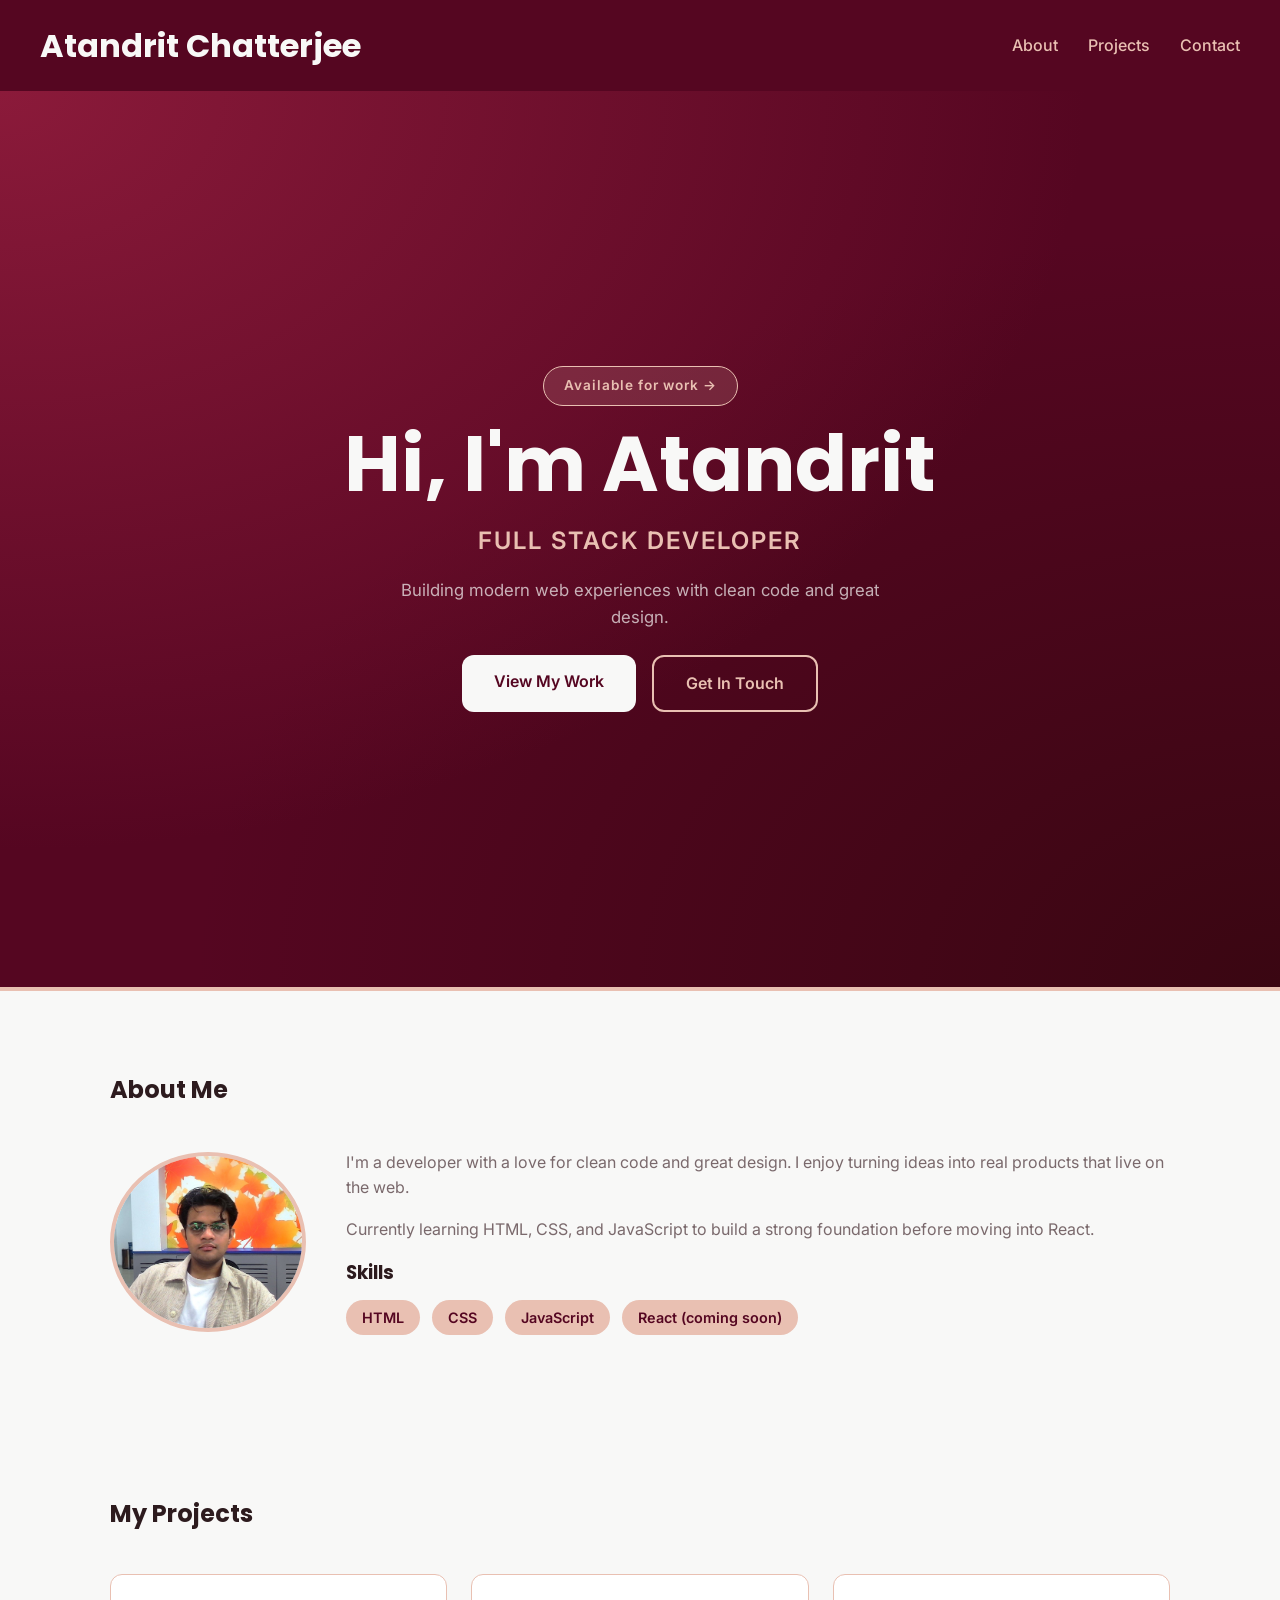
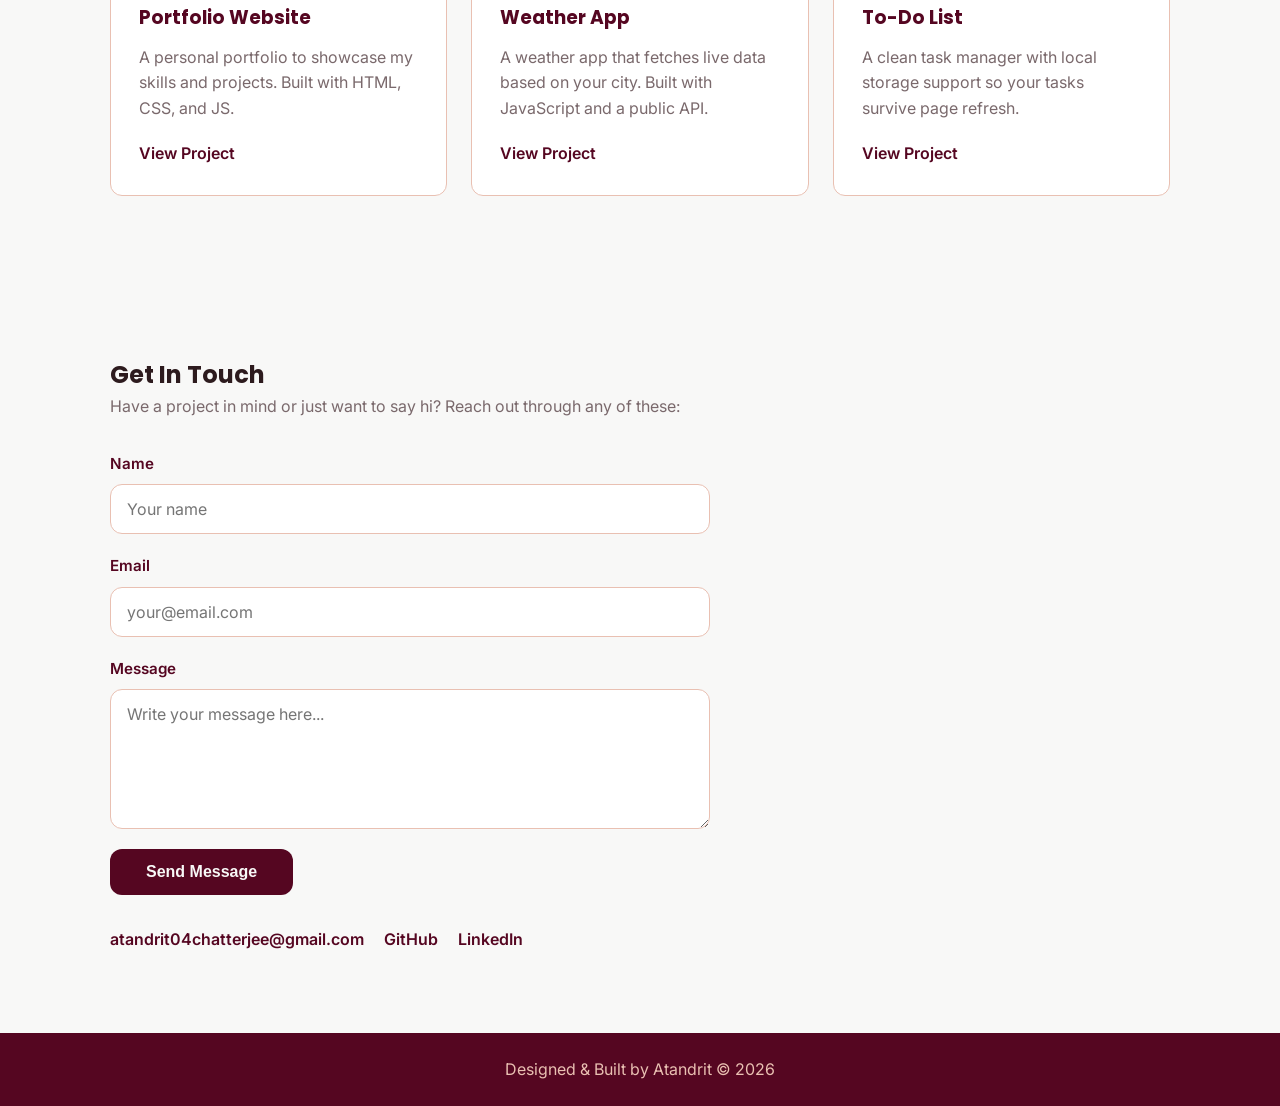
==== index.html @ d14993aa "Initial commit" ====
<!DOCTYPE html>
<html lang="en">

<head>
    <!-- Character encoding and responsive viewport -->
    <meta charset="UTF-8" />
    <meta name="viewport" content="width=device-width, initial-scale=1.0" />

    <!-- Browser tab title -->
    <title>Atandrit Chatterjee | Portfolio</title>

    <!-- Favicon: emoji rendered as an SVG inline -->
    <link rel="icon"
        href="data:image/svg+xml,<svg xmlns='http://www.w3.org/2000/svg' viewBox='0 0 100 100'><text y='.9em' font-size='90'>💼</text></svg>" />

    <!-- Google Fonts: Inter for body text, Poppins for headings -->
    <link rel="preconnect" href="https://fonts.googleapis.com" />
    <link
        href="https://fonts.googleapis.com/css2?family=Inter:wght@400;600;700&family=Poppins:wght@700;800&display=swap"
        rel="stylesheet" />

    <!-- Main stylesheet -->
    <link rel="stylesheet" href="style.css" />
</head>

<body>

    <!-- ===================== HEADER ===================== -->
    <!-- Sticky top bar with site name and navigation links -->
    <header>
        <h1>Atandrit Chatterjee</h1>

        <nav>
            <a href="#about">About</a>
            <a href="#projects">Projects</a>
            <a href="#contact">Contact</a>
        </nav>
    </header>

    <!-- ===================== MAIN CONTENT ===================== -->
    <main>

        <!-- HERO: First thing the visitor sees — name, role, CTA buttons -->
        <section id="hero">
            <div class="hero-badge">Available for work &rarr;</div>
            <h2>Hi, I'm Atandrit</h2>
            <p class="hero-role">Full Stack Developer</p>
            <p class="hero-desc">Building modern web experiences with clean code and great design.</p>

            <!-- Call-to-action buttons -->
            <div class="hero-buttons">
                <a href="#projects">View My Work</a>
                <a href="#contact">Get In Touch</a>
            </div>
        </section>

        <!-- ABOUT: Profile photo, bio paragraphs, and skills list -->
        <section id="about">
            <h2>About Me</h2>

            <div class="about-content">
                <!-- Profile picture -->
                <img src="img/pfp.jpg" alt="Atandrit's profile picture" width="200" height="180" />

                <!-- Bio and skills -->
                <div class="about-text">
                    <p>
                        I'm a developer with a love for clean code and great design.
                        I enjoy turning ideas into real products that live on the web.
                    </p>
                    <p>
                        Currently learning HTML, CSS, and JavaScript to build a strong
                        foundation before moving into React.
                    </p>

                    <!-- Skills rendered as pill badges via CSS -->
                    <h3>Skills</h3>
                    <ul>
                        <li>HTML</li>
                        <li>CSS</li>
                        <li>JavaScript</li>
                        <li>React (coming soon)</li>
                    </ul>
                </div>
            </div>
        </section>

        <!-- PROJECTS: Cards linking to individual projects -->
        <section id="projects">
            <h2>My Projects</h2>

            <div class="projects-grid">

                <div class="project-card">
                    <h3>Portfolio Website</h3>
                    <p>A personal portfolio to showcase my skills and projects. Built with HTML, CSS, and JS.</p>
                    <a href="#">View Project</a>
                </div>

                <div class="project-card">
                    <h3>Weather App</h3>
                    <p>A weather app that fetches live data based on your city. Built with JavaScript and a public API.</p>
                    <a href="#">View Project</a>
                </div>

                <div class="project-card">
                    <h3>To-Do List</h3>
                    <p>A clean task manager with local storage support so your tasks survive page refresh.</p>
                    <a href="#">View Project</a>
                </div>

            </div>
        </section>

        <!-- CONTACT: Message form and direct social links -->
        <section id="contact">
            <h2>Get In Touch</h2>
            <p>Have a project in mind or just want to say hi? Reach out through any of these:</p>

            <!-- Contact form — submission handled by script.js -->
            <form>
                <div class="form-group">
                    <label for="name">Name</label>
                    <input type="text" id="name" placeholder="Your name" />
                </div>

                <div class="form-group">
                    <label for="email">Email</label>
                    <input type="email" id="email" placeholder="your@email.com" />
                </div>

                <div class="form-group">
                    <label for="message">Message</label>
                    <textarea id="message" placeholder="Write your message here..."></textarea>
                </div>

                <button type="submit">Send Message</button>
            </form>

            <!-- Direct contact links -->
            <ul>
                <li><a href="mailto:atandrit04chatterjee@gmail.com">atandrit04chatterjee@gmail.com</a></li>
                <li><a href="https://github.com/atandritC/" target="_blank">GitHub</a></li>
                <li><a href="https://www.linkedin.com/in/atandrit-chatterjee/" target="_blank">LinkedIn</a></li>
            </ul>
        </section>

    </main>

    <!-- ===================== FOOTER ===================== -->
    <footer>
        <p>Designed &amp; Built by Atandrit &copy; 2026</p>
    </footer>

    <!-- Main JavaScript file — loaded last so all HTML elements exist first -->
    <script src="script.js"></script>

</body>

</html>
---- style.css ----
/* ============================================================
   TABLE OF CONTENTS
   1. Variables
   2. Reset & Base
   3. Typography
   4. Header & Navigation
   5. Sections (shared layout)
   6. Hero
   7. About
   8. Projects
   9. Contact
   10. Footer
   11. Media Queries (mobile responsive)
   ============================================================ */


/* ============================================================
   1. VARIABLES
   ============================================================ */

:root {
    --color-bg: #f8f8f7;
    --color-surface: #ffffff;
    --color-primary: #550621;
    --color-text: #2d1b1e;
    --color-muted: #7a696c;
    --color-accent: #e9c0b2;
    --border-radius: 12px;
    --transition: 0.3s ease;
}


/* ============================================================
   2. RESET & BASE
   ============================================================ */

* {
    box-sizing: border-box;
    margin: 0;
    padding: 0;
}

body {
    font-family: 'Inter', sans-serif;
    color: var(--color-text);
    line-height: 1.6;
    background-color: var(--color-bg);
    min-height: 100vh;
}

a {
    text-decoration: none;
    color: var(--color-primary);
}


/* ============================================================
   3. TYPOGRAPHY
   ============================================================ */

h1,
h2,
h3 {
    font-family: 'Poppins', sans-serif;
    font-weight: 700;
}


/* ============================================================
   4. HEADER & NAVIGATION
   ============================================================ */

header {
    display: flex;
    justify-content: space-between;
    align-items: center;
    background-color: var(--color-primary);
    padding: 20px 40px;
    position: sticky;
    top: 0;
    z-index: 100;
}

header h1 {
    color: var(--color-bg);
}

nav {
    display: flex;
    gap: 30px;
}

nav a {
    color: var(--color-accent);
    font-weight: 500;
    transition: color var(--transition);
}

nav a:hover {
    color: var(--color-bg);
}


/* ============================================================
   5. SECTIONS (shared layout)
   ============================================================ */

section {
    max-width: 1100px;
    margin: 0 auto;
    padding: 80px 20px;
}


/* ============================================================
   6. HERO
   ============================================================ */

#hero {
    min-height: 100vh;
    max-width: 100%;
    background:
        radial-gradient(ellipse at top left, #8b1a3a 0%, transparent 60%),
        radial-gradient(ellipse at bottom right, #3a0612 0%, transparent 60%),
        var(--color-primary);
    display: flex;
    flex-direction: column;
    justify-content: center;
    align-items: center;
    text-align: center;
    padding: 40px;
    color: var(--color-bg);
    gap: 16px;
    border-bottom: 4px solid var(--color-accent);
}

.hero-badge {
    background-color: rgba(233, 192, 178, 0.15);
    border: 1px solid var(--color-accent);
    color: var(--color-accent);
    padding: 8px 20px;
    border-radius: 999px;
    font-size: 0.85rem;
    font-weight: 600;
    letter-spacing: 1px;
}

#hero h2 {
    color: var(--color-bg);
    font-size: clamp(2.5rem, 6vw, 5rem);
    line-height: 1.1;
}

.hero-role {
    color: var(--color-accent);
    font-size: clamp(1rem, 2.5vw, 1.5rem);
    font-weight: 600;
    letter-spacing: 2px;
    text-transform: uppercase;
}

.hero-desc {
    color: rgba(248, 248, 247, 0.7);
    font-size: 1.05rem;
    max-width: 500px;
}

.hero-buttons {
    display: flex;
    gap: 16px;
    margin-top: 8px;
}

.hero-buttons a {
    display: inline-block;
    padding: 14px 32px;
    border-radius: var(--border-radius);
    font-weight: 600;
    transition: transform var(--transition), opacity var(--transition);
}

.hero-buttons a:first-of-type {
    background-color: var(--color-bg);
    color: var(--color-primary);
}

.hero-buttons a:last-of-type {
    border: 2px solid var(--color-accent);
    color: var(--color-accent);
}

.hero-buttons a:hover {
    transform: translateY(-3px);
    opacity: 0.9;
}


/* ============================================================
   7. ABOUT
   ============================================================ */

.about-content {
    display: flex;
    gap: 40px;
    align-items: center;
    margin-top: 40px;
}

.about-content img {
    border-radius: 50%;
    border: 4px solid var(--color-accent);
}

.about-text p {
    color: var(--color-muted);
    margin-bottom: 16px;
}

.about-text ul {
    list-style: none;
    display: flex;
    gap: 12px;
    flex-wrap: wrap;
    margin-top: 12px;
}

.about-text ul li {
    background-color: var(--color-accent);
    color: var(--color-primary);
    padding: 6px 16px;
    border-radius: 999px;
    font-weight: 600;
    font-size: 0.9rem;
}


/* ============================================================
   8. PROJECTS
   ============================================================ */

.projects-grid {
    display: grid;
    grid-template-columns: repeat(3, 1fr);
    gap: 24px;
    margin-top: 40px;
}

.project-card {
    background-color: var(--color-surface);
    padding: 28px;
    border-radius: var(--border-radius);
    border: 1px solid var(--color-accent);
    transition: transform var(--transition), box-shadow var(--transition);
}

.project-card:hover {
    transform: translateY(-8px);
    box-shadow: 0 20px 40px rgba(85, 6, 33, 0.15);
}

.project-card h3 {
    margin-bottom: 12px;
    color: var(--color-primary);
}

.project-card p {
    color: var(--color-muted);
    margin-bottom: 20px;
}

.project-card a {
    color: var(--color-primary);
    font-weight: 600;
}


/* ============================================================
   9. CONTACT
   ============================================================ */

#contact p {
    color: var(--color-muted);
    margin-bottom: 32px;
}

form {
    display: flex;
    flex-direction: column;
    gap: 20px;
    max-width: 600px;
    margin-top: 32px;
}

.form-group {
    display: flex;
    flex-direction: column;
    gap: 8px;
}

.form-group label {
    font-weight: 600;
    color: var(--color-primary);
    font-size: 0.95rem;
}

.form-group input,
.form-group textarea {
    padding: 14px 16px;
    border: 1.5px solid var(--color-accent);
    border-radius: var(--border-radius);
    background-color: var(--color-surface);
    color: var(--color-text);
    font-family: 'Inter', sans-serif;
    font-size: 1rem;
    transition: border-color var(--transition);
    outline: none;
}

.form-group input:focus,
.form-group textarea:focus {
    border-color: var(--color-primary);
}

.form-group textarea {
    min-height: 140px;
    resize: vertical;
}

form button {
    align-self: flex-start;
    background-color: var(--color-primary);
    color: var(--color-bg);
    padding: 14px 36px;
    border: none;
    border-radius: var(--border-radius);
    font-size: 1rem;
    font-weight: 600;
    cursor: pointer;
    transition: opacity var(--transition), transform var(--transition);
}

form button:hover {
    opacity: 0.9;
    transform: translateY(-2px);
}

#contact ul {
    list-style: none;
    display: flex;
    gap: 20px;
    margin-top: 32px;
}

#contact ul a {
    color: var(--color-primary);
    font-weight: 600;
    transition: color var(--transition);
}

#contact ul a:hover {
    color: var(--color-muted);
}


/* ============================================================
   10. FOOTER
   ============================================================ */

footer {
    background-color: var(--color-primary);
    color: var(--color-accent);
    text-align: center;
    padding: 24px 40px;
}


/* ============================================================
   11. MEDIA QUERIES (mobile responsive)
   ============================================================ */

@media (max-width: 768px) {

    header {
        flex-direction: column;
        gap: 16px;
        padding: 20px;
        text-align: center;
    }

    .about-content {
        flex-direction: column;
        text-align: center;
    }

    .about-text ul {
        justify-content: center;
    }

    .projects-grid {
        grid-template-columns: 1fr;
    }

    .hero-buttons {
        flex-direction: column;
        align-items: center;
    }

    #contact ul {
        flex-direction: column;
    }

}
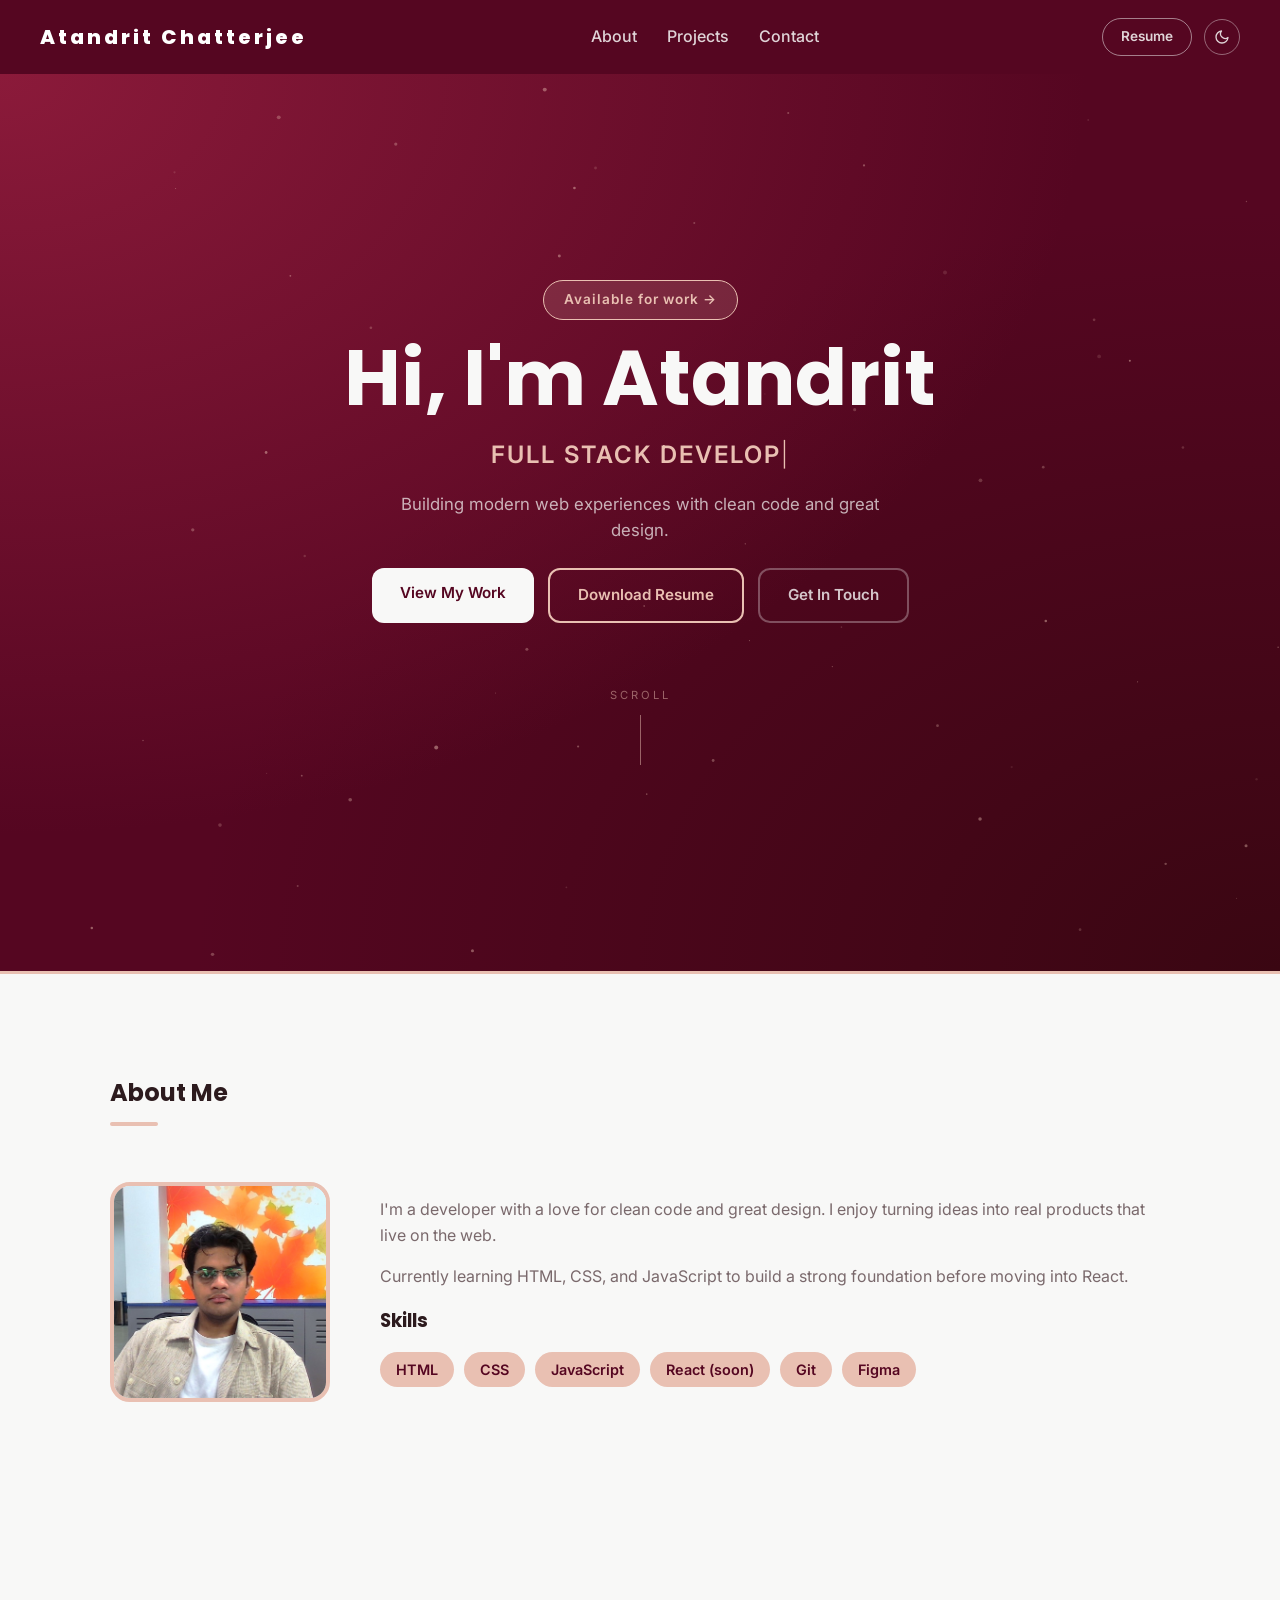
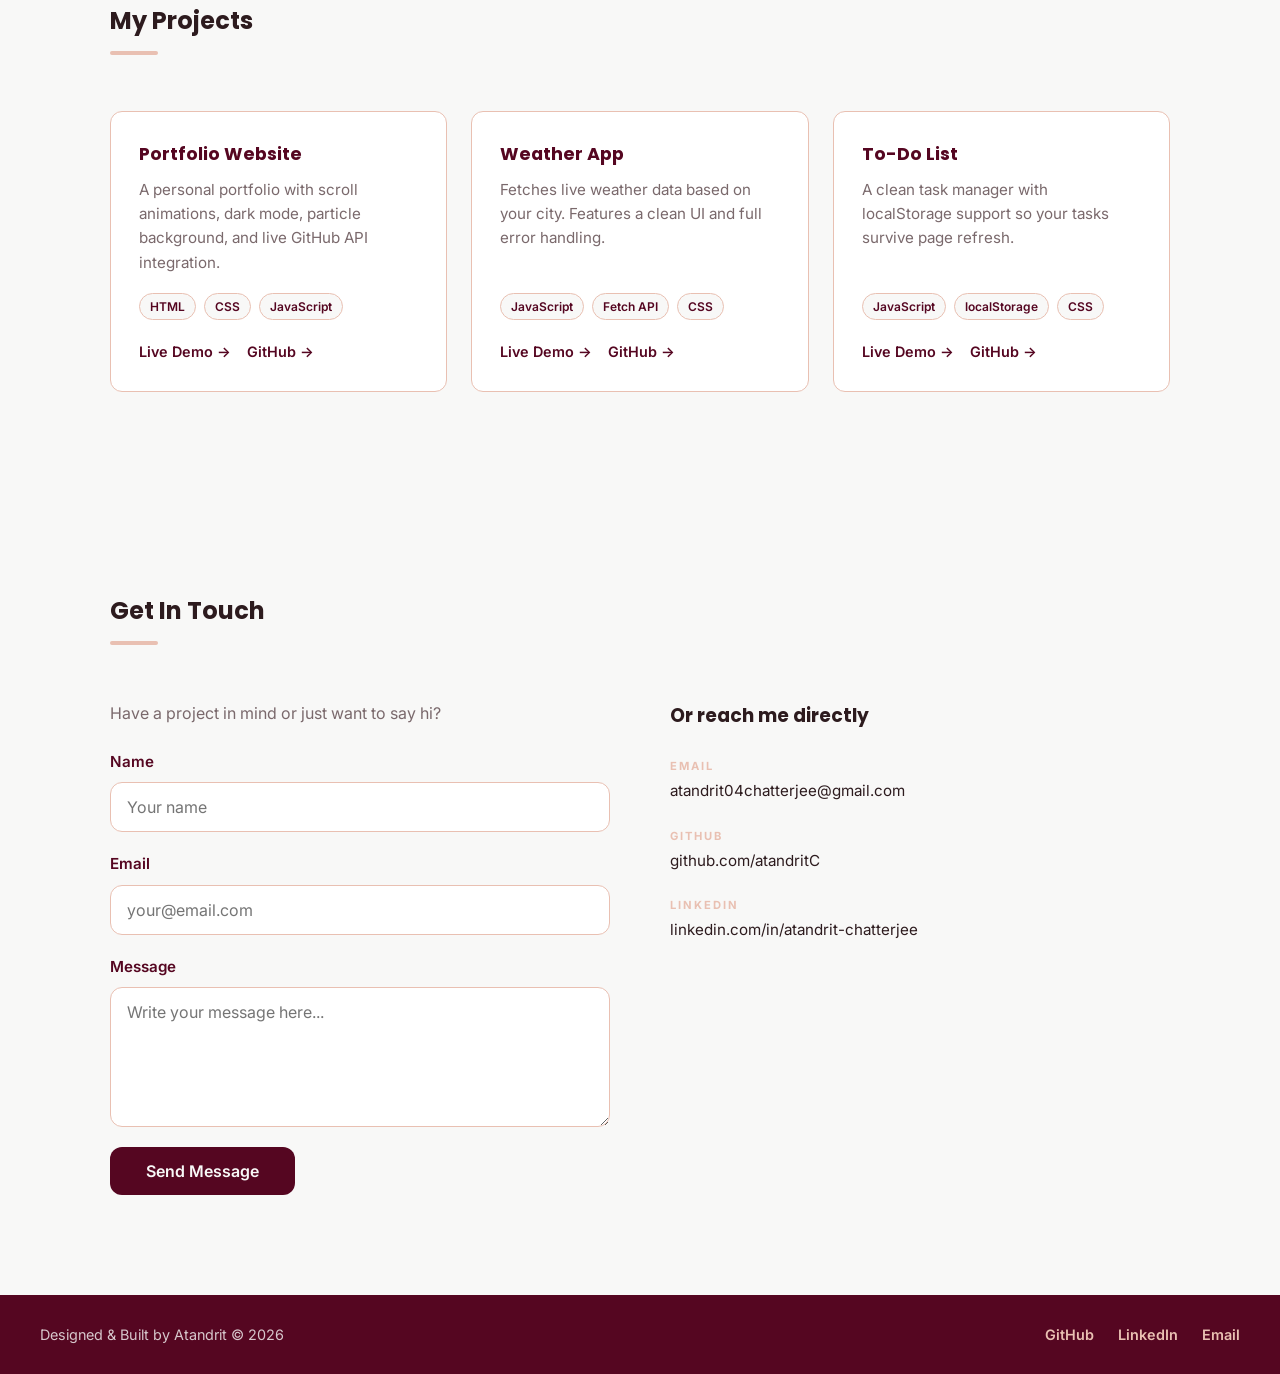
==== commit 43166934: "Made portfolio responsive with with dark mode, animations, particle hero, and GitHub API integration" ====
--- a/index.html
+++ b/index.html
@@ -7,11 +7,10 @@
     <meta name="viewport" content="width=device-width, initial-scale=1.0" />
 
     <!-- Browser tab title -->
-    <title>Atandrit Chatterjee | Portfolio</title>
+    <title>Atandrit Chatterje</title>
 
-    <!-- Favicon: emoji rendered as an SVG inline -->
-    <link rel="icon"
-        href="data:image/svg+xml,<svg xmlns='http://www.w3.org/2000/svg' viewBox='0 0 100 100'><text y='.9em' font-size='90'>💼</text></svg>" />
+    <!-- Favicon -->
+    <link rel="icon" href="assets/ac-monogram.jpg" type="image/jpg" />
 
     <!-- Google Fonts: Inter for body text, Poppins for headings -->
     <link rel="preconnect" href="https://fonts.googleapis.com" />
@@ -26,41 +25,67 @@
 <body>
 
     <!-- ===================== HEADER ===================== -->
-    <!-- Sticky top bar with site name and navigation links -->
+    <!-- Sticky bar: monogram logo, nav links, resume button, theme toggle -->
     <header>
-        <h1>Atandrit Chatterjee</h1>
+        <a href="#hero" class="logo">Atandrit Chatterjee</a>
 
         <nav>
             <a href="#about">About</a>
             <a href="#projects">Projects</a>
             <a href="#contact">Contact</a>
         </nav>
+
+        <!-- Right side actions -->
+        <div class="header-actions">
+            <a href="assets/resume.pdf" download class="resume-btn">Resume</a>
+            <button id="themeToggle">Dark Mode</button>
+        </div>
     </header>
 
     <!-- ===================== MAIN CONTENT ===================== -->
     <main>
 
-        <!-- HERO: First thing the visitor sees — name, role, CTA buttons -->
+        <!-- HERO: Full-screen opening section -->
         <section id="hero">
-            <div class="hero-badge">Available for work &rarr;</div>
-            <h2>Hi, I'm Atandrit</h2>
-            <p class="hero-role">Full Stack Developer</p>
-            <p class="hero-desc">Building modern web experiences with clean code and great design.</p>
 
-            <!-- Call-to-action buttons -->
-            <div class="hero-buttons">
-                <a href="#projects">View My Work</a>
-                <a href="#contact">Get In Touch</a>
+            <!-- Animated particle background — drawn on canvas by script.js -->
+            <canvas id="particleCanvas"></canvas>
+
+            <div class="hero-content">
+                <div class="hero-badge">Available for work &rarr;</div>
+
+                <h2>Hi, I'm Atandrit</h2>
+
+                <!-- Role text cycles through values via typewriter effect in script.js -->
+                <p class="hero-role">
+                    <span id="typedRole"></span><span class="type-cursor">|</span>
+                </p>
+
+                <p class="hero-desc">Building modern web experiences with clean code and great design.</p>
+
+                <!-- Call-to-action buttons -->
+                <div class="hero-buttons">
+                    <a href="#projects">View My Work</a>
+                    <a href="assets/resume.pdf" download>Download Resume</a>
+                    <a href="#contact">Get In Touch</a>
+                </div>
+
+                <!-- Animated line that bounces to hint the user to scroll -->
+                <div class="scroll-hint">
+                    <span>Scroll</span>
+                    <div class="scroll-line"></div>
+                </div>
             </div>
+
         </section>
 
-        <!-- ABOUT: Profile photo, bio paragraphs, and skills list -->
-        <section id="about">
+        <!-- ABOUT: Animates in when scrolled into view (data-animate) -->
+        <section id="about" data-animate>
             <h2>About Me</h2>
 
             <div class="about-content">
                 <!-- Profile picture -->
-                <img src="img/pfp.jpg" alt="Atandrit's profile picture" width="200" height="180" />
+                <img src="assets/pfp.jpg" alt="Atandrit's profile picture" width="220" height="220" />
 
                 <!-- Bio and skills -->
                 <div class="about-text">
@@ -73,76 +98,81 @@
                         foundation before moving into React.
                     </p>
 
-                    <!-- Skills rendered as pill badges via CSS -->
                     <h3>Skills</h3>
-                    <ul>
-                        <li>HTML</li>
-                        <li>CSS</li>
-                        <li>JavaScript</li>
-                        <li>React (coming soon)</li>
-                    </ul>
+                    <!-- Skill pills rendered dynamically by script.js -->
+                    <ul id="skillsList"></ul>
                 </div>
             </div>
         </section>
 
-        <!-- PROJECTS: Cards linking to individual projects -->
-        <section id="projects">
+        <!-- PROJECTS: Cards rendered dynamically from data array in script.js -->
+        <section id="projects" data-animate>
             <h2>My Projects</h2>
+            <div class="projects-grid" id="projectsGrid"></div>
+        </section>
 
-            <div class="projects-grid">
+        <!-- CONTACT: Two-column layout — form on left, links on right -->
+        <section id="contact" data-animate>
+            <h2>Get In Touch</h2>
 
-                <div class="project-card">
-                    <h3>Portfolio Website</h3>
-                    <p>A personal portfolio to showcase my skills and projects. Built with HTML, CSS, and JS.</p>
-                    <a href="#">View Project</a>
+            <div class="contact-layout">
+
+                <!-- Left: contact form -->
+                <div class="contact-form-wrapper">
+                    <p>Have a project in mind or just want to say hi?</p>
+
+                    <!-- Form submission and validation handled by script.js -->
+                    <form id="contactForm">
+                        <div class="form-group">
+                            <label for="name">Name</label>
+                            <input type="text" id="name" placeholder="Your name" />
+                        </div>
+
+                        <div class="form-group">
+                            <label for="email">Email</label>
+                            <input type="email" id="email" placeholder="your@email.com" />
+                        </div>
+
+                        <div class="form-group">
+                            <label for="message">Message</label>
+                            <textarea id="message" placeholder="Write your message here..."></textarea>
+                        </div>
+
+                        <button type="submit">Send Message</button>
+                    </form>
+
+                    <!-- Hidden by default — shown by JS after successful submission -->
+                    <p class="form-success" id="formSuccess">
+                        Thanks for reaching out! I'll get back to you soon ✓
+                    </p>
                 </div>
 
-                <div class="project-card">
-                    <h3>Weather App</h3>
-                    <p>A weather app that fetches live data based on your city. Built with JavaScript and a public API.</p>
-                    <a href="#">View Project</a>
-                </div>
-
-                <div class="project-card">
-                    <h3>To-Do List</h3>
-                    <p>A clean task manager with local storage support so your tasks survive page refresh.</p>
-                    <a href="#">View Project</a>
+                <!-- Right: direct contact links with labels -->
+                <div class="contact-links">
+                    <h3>Or reach me directly</h3>
+                    <ul>
+                        <li>
+                            <a href="mailto:atandrit04chatterjee@gmail.com">
+                                <span class="link-label">Email</span>
+                                atandrit04chatterjee@gmail.com
+                            </a>
+                        </li>
+                        <li>
+                            <a href="https://github.com/atandritC/" target="_blank">
+                                <span class="link-label">GitHub</span>
+                                github.com/atandritC
+                            </a>
+                        </li>
+                        <li>
+                            <a href="https://www.linkedin.com/in/atandrit-chatterjee/" target="_blank">
+                                <span class="link-label">LinkedIn</span>
+                                linkedin.com/in/atandrit-chatterjee
+                            </a>
+                        </li>
+                    </ul>
                 </div>
 
             </div>
-        </section>
-
-        <!-- CONTACT: Message form and direct social links -->
-        <section id="contact">
-            <h2>Get In Touch</h2>
-            <p>Have a project in mind or just want to say hi? Reach out through any of these:</p>
-
-            <!-- Contact form — submission handled by script.js -->
-            <form>
-                <div class="form-group">
-                    <label for="name">Name</label>
-                    <input type="text" id="name" placeholder="Your name" />
-                </div>
-
-                <div class="form-group">
-                    <label for="email">Email</label>
-                    <input type="email" id="email" placeholder="your@email.com" />
-                </div>
-
-                <div class="form-group">
-                    <label for="message">Message</label>
-                    <textarea id="message" placeholder="Write your message here..."></textarea>
-                </div>
-
-                <button type="submit">Send Message</button>
-            </form>
-
-            <!-- Direct contact links -->
-            <ul>
-                <li><a href="mailto:atandrit04chatterjee@gmail.com">atandrit04chatterjee@gmail.com</a></li>
-                <li><a href="https://github.com/atandritC/" target="_blank">GitHub</a></li>
-                <li><a href="https://www.linkedin.com/in/atandrit-chatterjee/" target="_blank">LinkedIn</a></li>
-            </ul>
         </section>
 
     </main>
@@ -150,9 +180,14 @@
     <!-- ===================== FOOTER ===================== -->
     <footer>
         <p>Designed &amp; Built by Atandrit &copy; 2026</p>
+        <div class="footer-links">
+            <a href="https://github.com/atandritC/" target="_blank">GitHub</a>
+            <a href="https://www.linkedin.com/in/atandrit-chatterjee/" target="_blank">LinkedIn</a>
+            <a href="mailto:atandrit04chatterjee@gmail.com">Email</a>
+        </div>
     </footer>
 
-    <!-- Main JavaScript file — loaded last so all HTML elements exist first -->
+    <!-- Main JavaScript — loaded last so all HTML elements exist first -->
     <script src="script.js"></script>
 
 </body>
--- a/style.css
+++ b/style.css
@@ -1,21 +1,5 @@
 /* ============================================================
-   TABLE OF CONTENTS
-   1. Variables
-   2. Reset & Base
-   3. Typography
-   4. Header & Navigation
-   5. Sections (shared layout)
-   6. Hero
-   7. About
-   8. Projects
-   9. Contact
-   10. Footer
-   11. Media Queries (mobile responsive)
-   ============================================================ */
-
-
-/* ============================================================
-   1. VARIABLES
+   VARIABLES
    ============================================================ */
 
 :root {
@@ -27,17 +11,44 @@
     --color-accent: #e9c0b2;
     --border-radius: 12px;
     --transition: 0.3s ease;
-}
-
-
-/* ============================================================
-   2. RESET & BASE
+
+    /* Hero background — never inverted by dark mode */
+    --hero-bg: #550621;
+    --hero-glow-1: #8b1a3a;
+    --hero-glow-2: #3a0612;
+
+    /* Hero text — hardcoded so they stay light regardless of theme */
+    --hero-text: #f8f8f7;
+    --hero-accent: #e9c0b2;
+    --hero-primary: #550621;
+}
+
+html.dark {
+    --color-bg: #0f0f1a;
+    --color-surface: #181828;
+    --color-primary: #e9c0b2;
+    --color-text: #f0eae8;
+    --color-muted: #b0a0a4;
+    --color-accent: #c4687a;       /* lighter rose — visible on dark backgrounds */
+    --hero-bg: #0a0a14;
+    --hero-glow-1: #2a0a14;
+    --hero-glow-2: #050510;
+    /* hero-text, hero-accent, hero-primary intentionally NOT overridden — hero is always dark */
+}
+
+
+/* ============================================================
+   RESET & BASE
    ============================================================ */
 
 * {
     box-sizing: border-box;
     margin: 0;
     padding: 0;
+}
+
+html {
+    scroll-behavior: smooth;
 }
 
 body {
@@ -46,6 +57,7 @@
     line-height: 1.6;
     background-color: var(--color-bg);
     min-height: 100vh;
+    transition: background-color var(--transition), color var(--transition);
 }
 
 a {
@@ -55,19 +67,54 @@
 
 
 /* ============================================================
-   3. TYPOGRAPHY
-   ============================================================ */
-
-h1,
-h2,
-h3 {
+   TYPOGRAPHY
+   ============================================================ */
+
+h1, h2, h3 {
     font-family: 'Poppins', sans-serif;
     font-weight: 700;
 }
 
-
-/* ============================================================
-   4. HEADER & NAVIGATION
+/* Section headings get a short accent underline via ::after pseudo-element.
+   ::after inserts a decorative element after the content without adding HTML.
+   section > h2 targets only direct-child h2s (excludes the hero h2 which
+   is nested inside .hero-content, not directly inside section). */
+section > h2 {
+    display: inline-block;
+    margin-bottom: 8px;
+}
+
+section > h2::after {
+    content: '';
+    display: block;
+    width: 48px;
+    height: 4px;
+    background-color: var(--color-accent);
+    border-radius: 2px;
+    margin-top: 10px;
+}
+
+
+/* ============================================================
+   SCROLL ANIMATIONS
+   ============================================================ */
+
+/* Elements with [data-animate] start hidden and shifted down */
+[data-animate] {
+    opacity: 0;
+    transform: translateY(40px);
+    transition: opacity 0.7s ease, transform 0.7s ease;
+}
+
+/* JS adds .animate-in when the element enters the viewport */
+[data-animate].animate-in {
+    opacity: 1;
+    transform: translateY(0);
+}
+
+
+/* ============================================================
+   HEADER & NAVIGATION
    ============================================================ */
 
 header {
@@ -75,14 +122,29 @@
     justify-content: space-between;
     align-items: center;
     background-color: var(--color-primary);
-    padding: 20px 40px;
+    padding: 18px 40px;
     position: sticky;
     top: 0;
     z-index: 100;
-}
-
-header h1 {
-    color: var(--color-bg);
+    transition: transform var(--transition), background-color var(--transition);
+}
+
+header.hidden {
+    transform: translateY(-100%);
+}
+
+/* Monogram logo */
+.logo {
+    font-family: 'Poppins', sans-serif;
+    font-weight: 800;
+    font-size: 1.25rem;
+    color: #ffffff;
+    letter-spacing: 3px;
+    transition: opacity var(--transition);
+}
+
+.logo:hover {
+    opacity: 0.8;
 }
 
 nav {
@@ -91,53 +153,118 @@
 }
 
 nav a {
-    color: var(--color-accent);
+    color: rgba(248, 248, 247, 0.85);
     font-weight: 500;
     transition: color var(--transition);
 }
 
 nav a:hover {
-    color: var(--color-bg);
-}
-
-
-/* ============================================================
-   5. SECTIONS (shared layout)
+    color: #ffffff;
+}
+
+/* Right side: resume link + theme toggle button */
+.header-actions {
+    display: flex;
+    align-items: center;
+    gap: 12px;
+}
+
+.resume-btn {
+    border: 1.5px solid rgba(248, 248, 247, 0.5);
+    color: rgba(248, 248, 247, 0.85);
+    padding: 7px 18px;
+    border-radius: 999px;
+    font-size: 0.85rem;
+    font-weight: 600;
+    transition: all var(--transition);
+}
+
+.resume-btn:hover {
+    background-color: rgba(248, 248, 247, 0.15);
+    border-color: #ffffff;
+    color: #ffffff;
+}
+
+#themeToggle {
+    background: transparent;
+    border: 1.5px solid rgba(248, 248, 247, 0.4);
+    color: rgba(248, 248, 247, 0.85);
+    width: 36px;
+    height: 36px;
+    border-radius: 50%;
+    display: flex;
+    align-items: center;
+    justify-content: center;
+    cursor: pointer;
+    transition: all var(--transition);
+    flex-shrink: 0;
+}
+
+#themeToggle:hover {
+    background-color: rgba(248, 248, 247, 0.1);
+    border-color: #ffffff;
+}
+
+
+/* ============================================================
+   SECTIONS (shared layout)
    ============================================================ */
 
 section {
     max-width: 1100px;
     margin: 0 auto;
-    padding: 80px 20px;
-}
-
-
-/* ============================================================
-   6. HERO
+    padding: 100px 20px;
+    scroll-margin-top: 80px;
+}
+
+
+/* ============================================================
+   HERO
    ============================================================ */
 
 #hero {
+    position: relative;
     min-height: 100vh;
     max-width: 100%;
+    padding: 0;
     background:
-        radial-gradient(ellipse at top left, #8b1a3a 0%, transparent 60%),
-        radial-gradient(ellipse at bottom right, #3a0612 0%, transparent 60%),
-        var(--color-primary);
-    display: flex;
-    flex-direction: column;
+        radial-gradient(ellipse at top left, var(--hero-glow-1) 0%, transparent 60%),
+        radial-gradient(ellipse at bottom right, var(--hero-glow-2) 0%, transparent 60%),
+        var(--hero-bg);
+    display: flex;
     justify-content: center;
     align-items: center;
+    border-bottom: 3px solid var(--color-accent);
+    overflow: hidden;
+}
+
+/* Canvas sits behind all content — pointer-events: none lets clicks pass through */
+#particleCanvas {
+    position: absolute;
+    top: 0;
+    left: 0;
+    width: 100%;
+    height: 100%;
+    pointer-events: none;
+}
+
+/* All hero text content sits above the canvas */
+.hero-content {
+    position: relative;
+    z-index: 1;
+    display: flex;
+    flex-direction: column;
+    align-items: center;
     text-align: center;
-    padding: 40px;
-    color: var(--color-bg);
     gap: 16px;
-    border-bottom: 4px solid var(--color-accent);
+    padding: 40px 20px;
+    color: var(--hero-text);
 }
 
 .hero-badge {
     background-color: rgba(233, 192, 178, 0.15);
-    border: 1px solid var(--color-accent);
-    color: var(--color-accent);
+    border: 1px solid var(--hero-accent);
+    color: var(--hero-accent);
     padding: 8px 20px;
     border-radius: 999px;
     font-size: 0.85rem;
@@ -145,18 +272,31 @@
     letter-spacing: 1px;
 }
 
-#hero h2 {
-    color: var(--color-bg);
+.hero-content h2 {
+    color: var(--hero-text);
     font-size: clamp(2.5rem, 6vw, 5rem);
     line-height: 1.1;
 }
 
+/* min-height prevents layout jump as typewriter types/deletes */
 .hero-role {
-    color: var(--color-accent);
+    color: var(--hero-accent);
     font-size: clamp(1rem, 2.5vw, 1.5rem);
     font-weight: 600;
     letter-spacing: 2px;
     text-transform: uppercase;
+    min-height: 2.2rem;
+}
+
+/* Blinking cursor next to the typewriter text */
+.type-cursor {
+    font-weight: 300;
+    animation: blink 0.7s step-end infinite;
+}
+
+@keyframes blink {
+    0%, 100% { opacity: 1; }
+    50%       { opacity: 0; }
 }
 
 .hero-desc {
@@ -167,26 +307,34 @@
 
 .hero-buttons {
     display: flex;
-    gap: 16px;
+    gap: 14px;
     margin-top: 8px;
+    flex-wrap: wrap;
+    justify-content: center;
 }
 
 .hero-buttons a {
     display: inline-block;
-    padding: 14px 32px;
+    padding: 13px 28px;
     border-radius: var(--border-radius);
     font-weight: 600;
+    font-size: 0.95rem;
     transition: transform var(--transition), opacity var(--transition);
 }
 
-.hero-buttons a:first-of-type {
-    background-color: var(--color-bg);
-    color: var(--color-primary);
-}
-
-.hero-buttons a:last-of-type {
-    border: 2px solid var(--color-accent);
-    color: var(--color-accent);
+.hero-buttons a:first-child {
+    background-color: var(--hero-text);
+    color: var(--hero-primary);
+}
+
+.hero-buttons a:nth-child(2) {
+    border: 2px solid var(--hero-accent);
+    color: var(--hero-accent);
+}
+
+.hero-buttons a:last-child {
+    border: 2px solid rgba(248, 248, 247, 0.3);
+    color: rgba(248, 248, 247, 0.8);
 }
 
 .hero-buttons a:hover {
@@ -194,21 +342,50 @@
     opacity: 0.9;
 }
 
-
-/* ============================================================
-   7. ABOUT
+/* Animated vertical line that hints to the user to scroll */
+.scroll-hint {
+    display: flex;
+    flex-direction: column;
+    align-items: center;
+    gap: 10px;
+    margin-top: 48px;
+    opacity: 0.5;
+    font-size: 0.7rem;
+    letter-spacing: 3px;
+    text-transform: uppercase;
+    color: var(--hero-accent);
+}
+
+.scroll-line {
+    width: 1px;
+    height: 50px;
+    background: var(--hero-accent);
+    animation: scrollDrop 1.8s ease infinite;
+}
+
+@keyframes scrollDrop {
+    0%   { transform: scaleY(0); transform-origin: top;    opacity: 1; }
+    50%  { transform: scaleY(1); transform-origin: top;    opacity: 1; }
+    100% { transform: scaleY(1); transform-origin: bottom; opacity: 0; }
+}
+
+
+/* ============================================================
+   ABOUT
    ============================================================ */
 
 .about-content {
     display: flex;
-    gap: 40px;
+    gap: 50px;
     align-items: center;
-    margin-top: 40px;
+    margin-top: 48px;
 }
 
 .about-content img {
-    border-radius: 50%;
+    border-radius: 20px;
     border: 4px solid var(--color-accent);
+    flex-shrink: 0;
+    object-fit: cover;
 }
 
 .about-text p {
@@ -216,12 +393,16 @@
     margin-bottom: 16px;
 }
 
+.about-text h3 {
+    margin-bottom: 16px;
+    color: var(--color-text);
+}
+
 .about-text ul {
     list-style: none;
     display: flex;
-    gap: 12px;
+    gap: 10px;
     flex-wrap: wrap;
-    margin-top: 12px;
 }
 
 .about-text ul li {
@@ -231,18 +412,23 @@
     border-radius: 999px;
     font-weight: 600;
     font-size: 0.9rem;
-}
-
-
-/* ============================================================
-   8. PROJECTS
+    transition: transform var(--transition);
+}
+
+.about-text ul li:hover {
+    transform: translateY(-2px);
+}
+
+
+/* ============================================================
+   PROJECTS
    ============================================================ */
 
 .projects-grid {
     display: grid;
     grid-template-columns: repeat(3, 1fr);
     gap: 24px;
-    margin-top: 40px;
+    margin-top: 48px;
 }
 
 .project-card {
@@ -250,45 +436,88 @@
     padding: 28px;
     border-radius: var(--border-radius);
     border: 1px solid var(--color-accent);
+    display: flex;
+    flex-direction: column;
     transition: transform var(--transition), box-shadow var(--transition);
 }
 
 .project-card:hover {
     transform: translateY(-8px);
-    box-shadow: 0 20px 40px rgba(85, 6, 33, 0.15);
+    box-shadow: 0 20px 40px rgba(85, 6, 33, 0.12);
 }
 
 .project-card h3 {
-    margin-bottom: 12px;
+    margin-bottom: 10px;
     color: var(--color-primary);
-}
-
-.project-card p {
+    font-size: 1.1rem;
+}
+
+.project-card > p {
     color: var(--color-muted);
+    font-size: 0.95rem;
+    flex: 1;
+    margin-bottom: 18px;
+}
+
+/* Tech stack tags on each project card */
+.project-tags {
+    display: flex;
+    gap: 8px;
+    flex-wrap: wrap;
     margin-bottom: 20px;
 }
 
-.project-card a {
+.project-tags span {
+    font-size: 0.75rem;
+    font-weight: 600;
+    padding: 3px 10px;
+    border-radius: 999px;
+    background-color: var(--color-bg);
     color: var(--color-primary);
-    font-weight: 600;
-}
-
-
-/* ============================================================
-   9. CONTACT
-   ============================================================ */
-
-#contact p {
+    border: 1px solid var(--color-accent);
+}
+
+/* Live demo + GitHub links at the bottom of each card */
+.project-links {
+    display: flex;
+    gap: 16px;
+    margin-top: auto;
+}
+
+.project-links a {
+    color: var(--color-primary);
+    font-weight: 600;
+    font-size: 0.9rem;
+    transition: opacity var(--transition);
+}
+
+.project-links a:hover {
+    opacity: 0.7;
+}
+
+
+/* ============================================================
+   CONTACT
+   ============================================================ */
+
+/* Two-column layout: form left, direct links right */
+.contact-layout {
+    display: grid;
+    grid-template-columns: 1fr 1fr;
+    gap: 60px;
+    margin-top: 48px;
+    align-items: start;
+}
+
+.contact-form-wrapper > p {
     color: var(--color-muted);
-    margin-bottom: 32px;
+    margin-bottom: 24px;
 }
 
 form {
     display: flex;
     flex-direction: column;
     gap: 20px;
-    max-width: 600px;
-    margin-top: 32px;
 }
 
 .form-group {
@@ -335,6 +564,7 @@
     border-radius: var(--border-radius);
     font-size: 1rem;
     font-weight: 600;
+    font-family: 'Inter', sans-serif;
     cursor: pointer;
     transition: opacity var(--transition), transform var(--transition);
 }
@@ -344,47 +574,97 @@
     transform: translateY(-2px);
 }
 
-#contact ul {
+.form-success {
+    display: none;
+    color: var(--color-primary);
+    font-weight: 600;
+    margin-top: 20px;
+    padding: 16px;
+    background-color: var(--color-accent);
+    border-radius: var(--border-radius);
+}
+
+/* Right column: direct contact links */
+.contact-links h3 {
+    margin-bottom: 28px;
+    color: var(--color-text);
+}
+
+.contact-links ul {
     list-style: none;
     display: flex;
-    gap: 20px;
-    margin-top: 32px;
-}
-
-#contact ul a {
-    color: var(--color-primary);
-    font-weight: 600;
+    flex-direction: column;
+    gap: 24px;
+}
+
+.contact-links ul a {
+    display: flex;
+    flex-direction: column;
+    gap: 3px;
+    color: var(--color-text);
+    font-size: 0.95rem;
     transition: color var(--transition);
 }
 
-#contact ul a:hover {
+.contact-links ul a:hover {
     color: var(--color-muted);
 }
 
-
-/* ============================================================
-   10. FOOTER
+/* Small uppercase label above each contact value */
+.link-label {
+    font-size: 0.7rem;
+    font-weight: 700;
+    letter-spacing: 2px;
+    text-transform: uppercase;
+    color: var(--color-accent);
+}
+
+
+/* ============================================================
+   FOOTER
    ============================================================ */
 
 footer {
     background-color: var(--color-primary);
+    color: var(--color-bg);
+    padding: 28px 40px;
+    display: flex;
+    justify-content: space-between;
+    align-items: center;
+}
+
+footer p {
+    opacity: 0.8;
+    font-size: 0.9rem;
+}
+
+.footer-links {
+    display: flex;
+    gap: 24px;
+}
+
+.footer-links a {
     color: var(--color-accent);
-    text-align: center;
-    padding: 24px 40px;
-}
-
-
-/* ============================================================
-   11. MEDIA QUERIES (mobile responsive)
+    font-weight: 600;
+    font-size: 0.9rem;
+    transition: opacity var(--transition);
+}
+
+.footer-links a:hover {
+    opacity: 0.7;
+}
+
+
+/* ============================================================
+   MEDIA QUERIES (mobile responsive)
    ============================================================ */
 
 @media (max-width: 768px) {
 
     header {
-        flex-direction: column;
-        gap: 16px;
-        padding: 20px;
-        text-align: center;
+        flex-wrap: wrap;
+        gap: 12px;
+        padding: 16px 20px;
     }
 
     .about-content {
@@ -405,8 +685,85 @@
         align-items: center;
     }
 
-    #contact ul {
+    .contact-layout {
+        grid-template-columns: 1fr;
+        gap: 40px;
+    }
+
+    footer {
         flex-direction: column;
+        gap: 16px;
+        text-align: center;
     }
 
 }
+
+
+/* ============================================================
+   DARK MODE OVERRIDES
+   Extra contrast rules that only apply when html.dark is active
+   ============================================================ */
+
+html.dark .logo,
+html.dark nav a,
+html.dark .resume-btn,
+html.dark #themeToggle {
+    color: #2d1b1e;
+}
+
+html.dark nav a:hover {
+    color: #000000;
+}
+
+html.dark .resume-btn {
+    border-color: rgba(45, 27, 30, 0.35);
+}
+
+html.dark .resume-btn:hover {
+    background-color: rgba(45, 27, 30, 0.08);
+    border-color: #2d1b1e;
+    color: #000000;
+}
+
+html.dark #themeToggle {
+    border-color: rgba(45, 27, 30, 0.3);
+}
+
+html.dark #themeToggle:hover {
+    background-color: rgba(45, 27, 30, 0.08);
+    border-color: #2d1b1e;
+}
+
+html.dark .about-text ul li {
+    background-color: rgba(196, 104, 122, 0.15);
+    color: var(--color-accent);
+    border: 1px solid rgba(196, 104, 122, 0.4);
+}
+
+html.dark .form-success {
+    background-color: rgba(196, 104, 122, 0.15);
+    color: var(--color-accent);
+    border: 1px solid rgba(196, 104, 122, 0.4);
+}
+
+html.dark section:not(#hero) {
+    border-top: 1px solid rgba(196, 104, 122, 0.12);
+}
+
+html.dark .project-card {
+    box-shadow: 0 0 0 1px rgba(196, 104, 122, 0.15);
+}
+
+html.dark .form-group input,
+html.dark .form-group textarea {
+    background-color: #12121f;
+}
+
+html.dark .project-tags span {
+    background-color: #12121f;
+}
+
+html.dark footer {
+    background-color: #0a0a14;
+    border-top: 1px solid rgba(196, 104, 122, 0.15);
+}
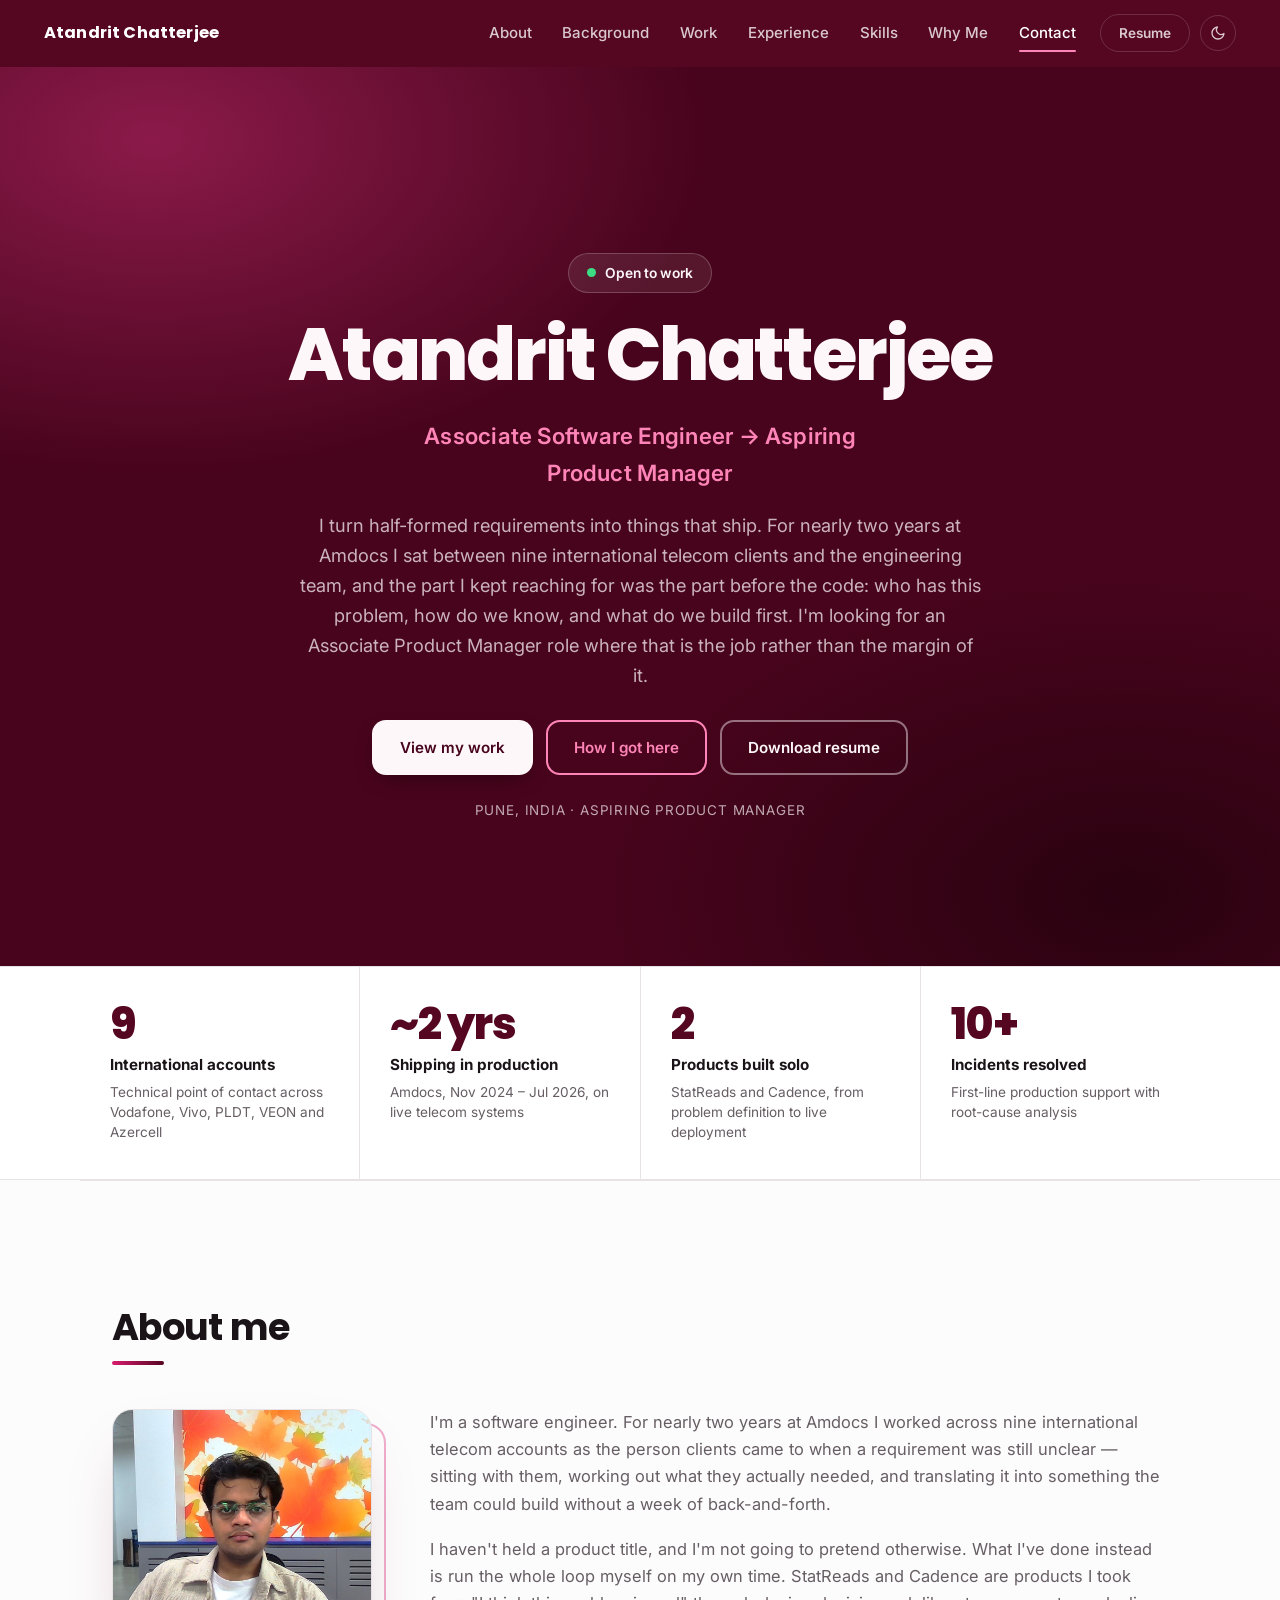
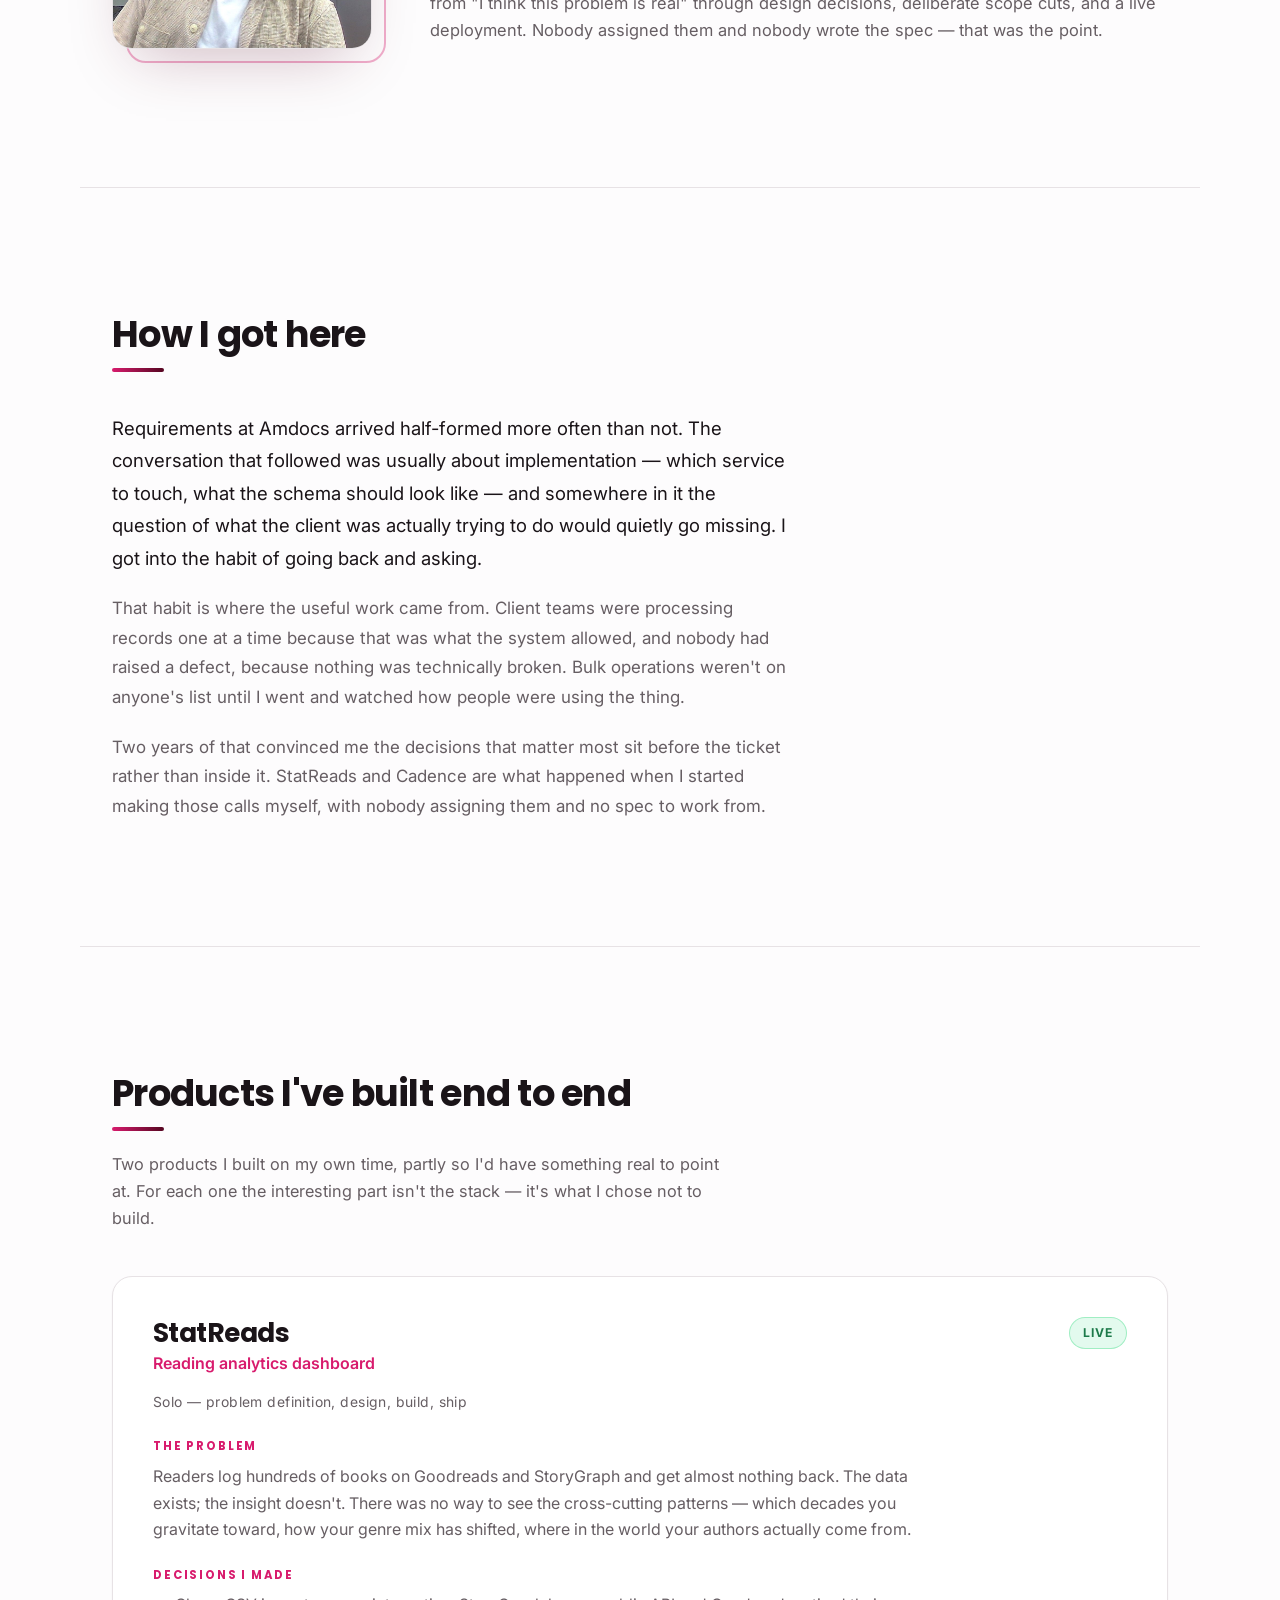
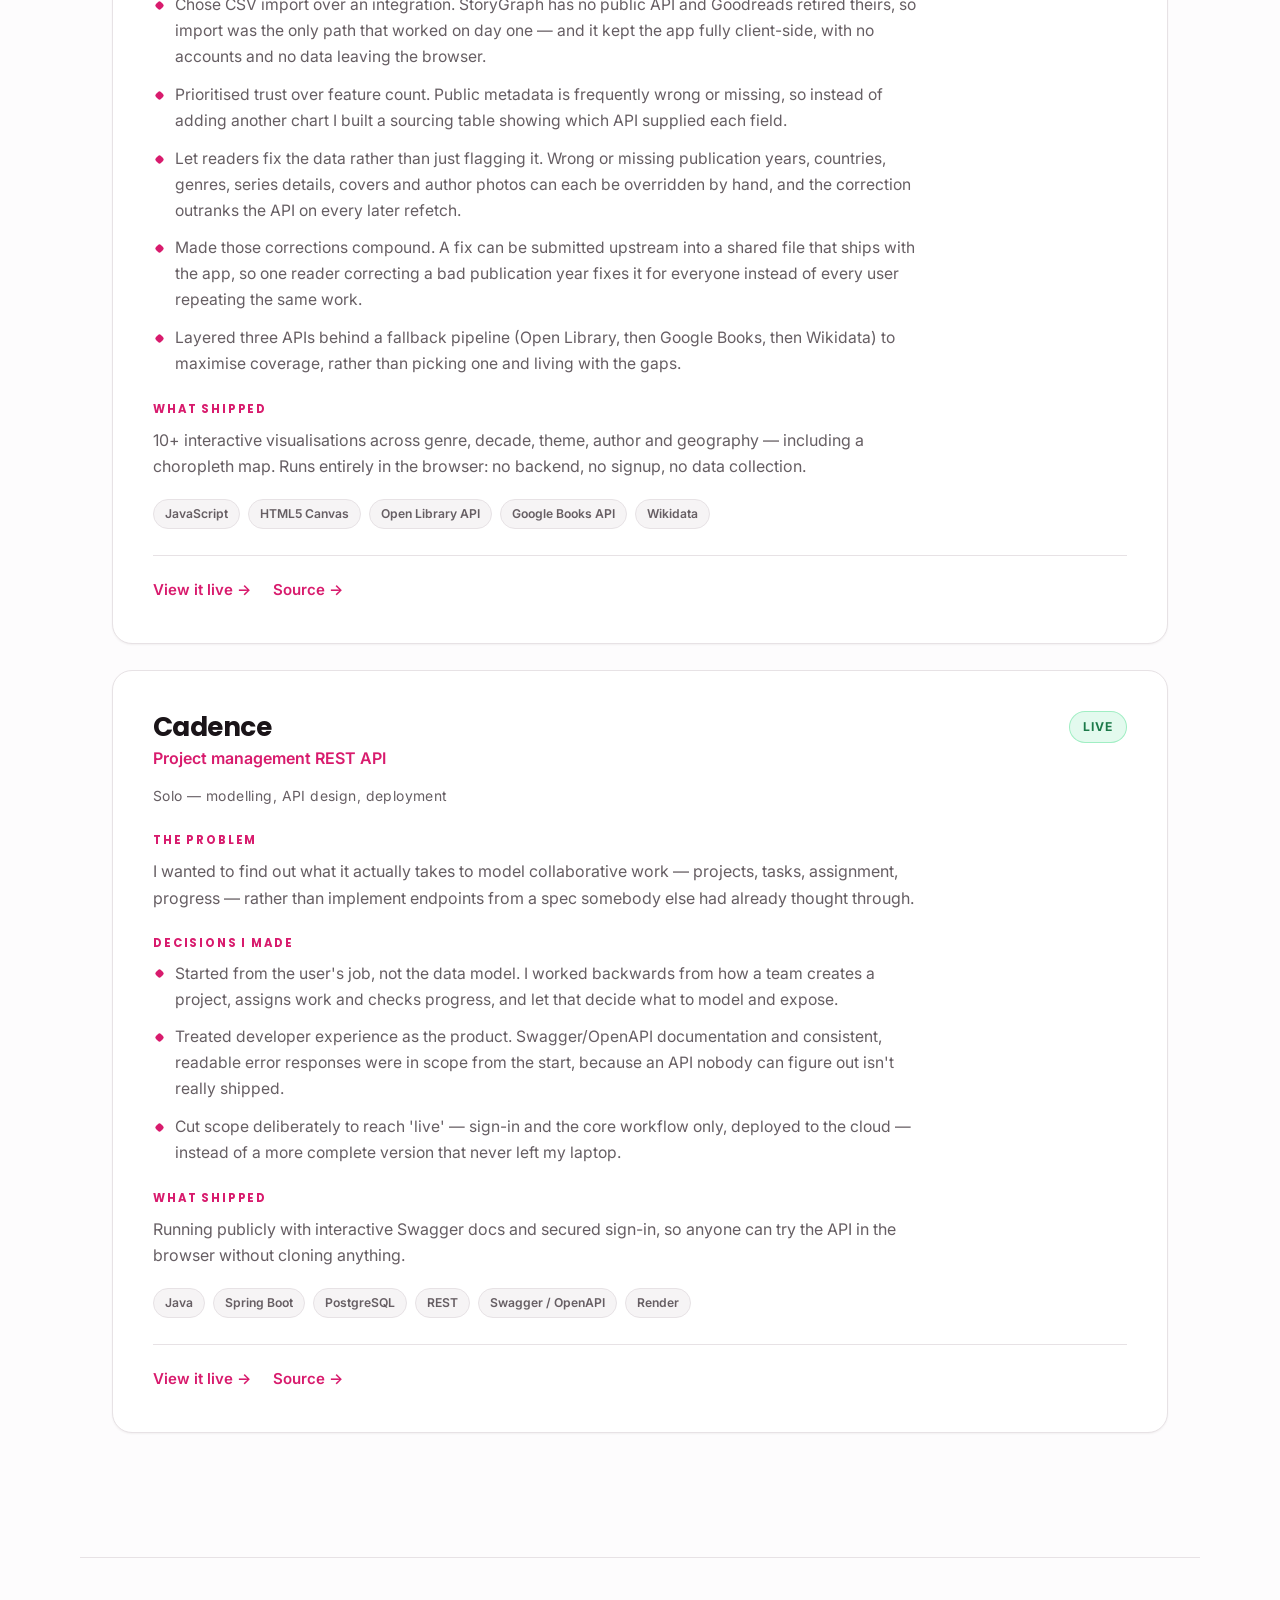
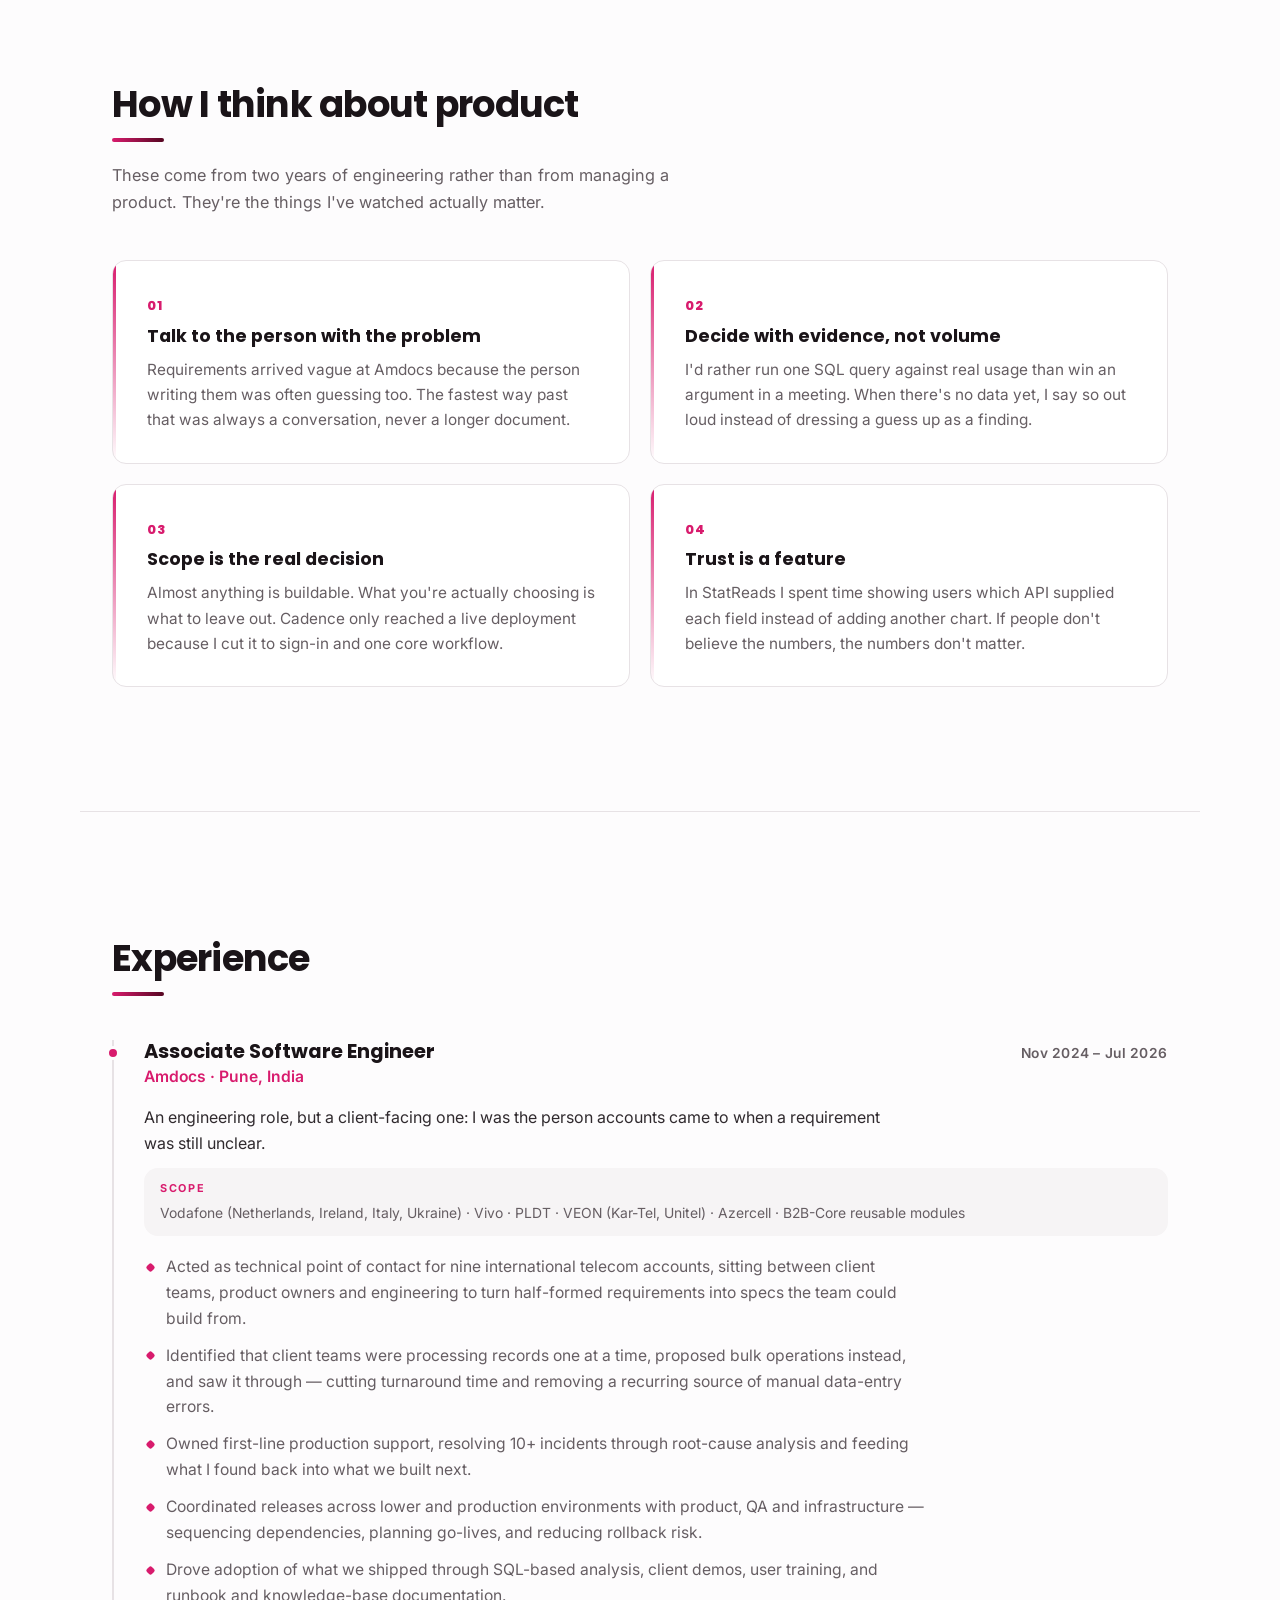
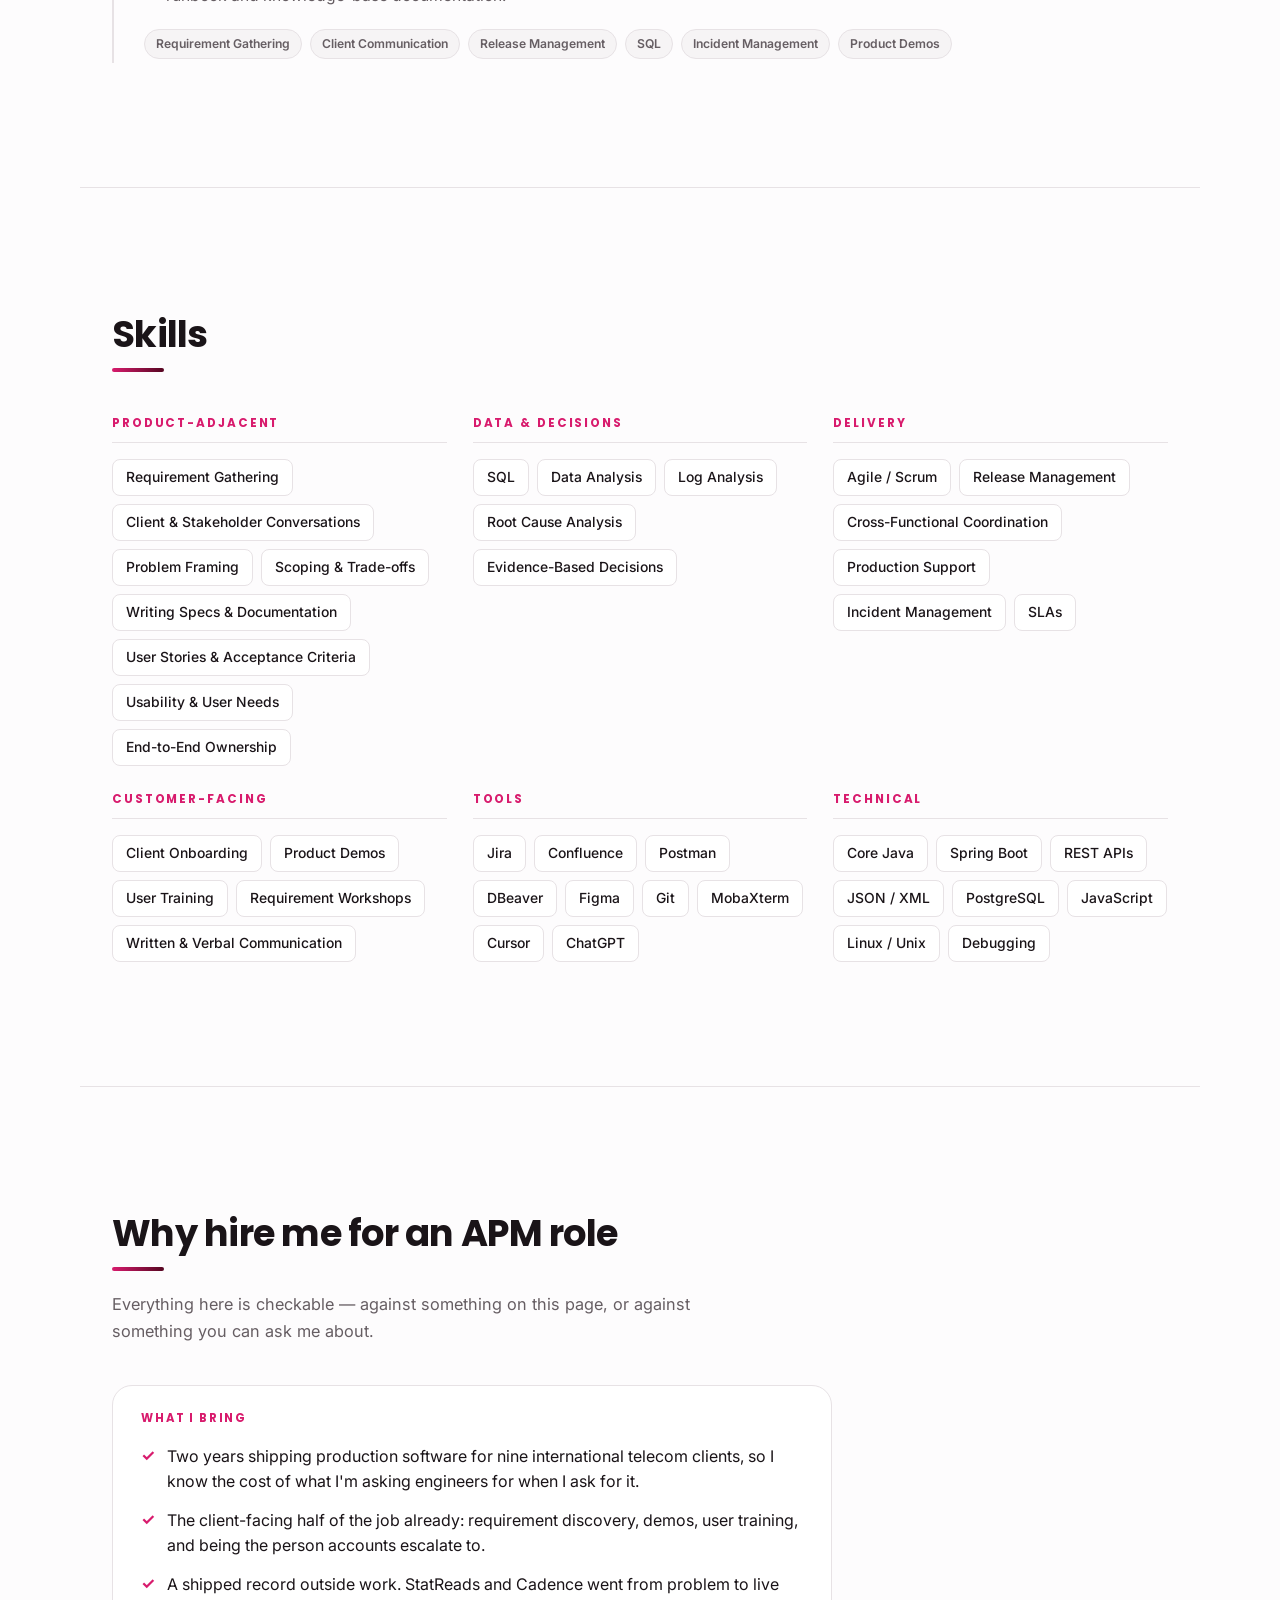
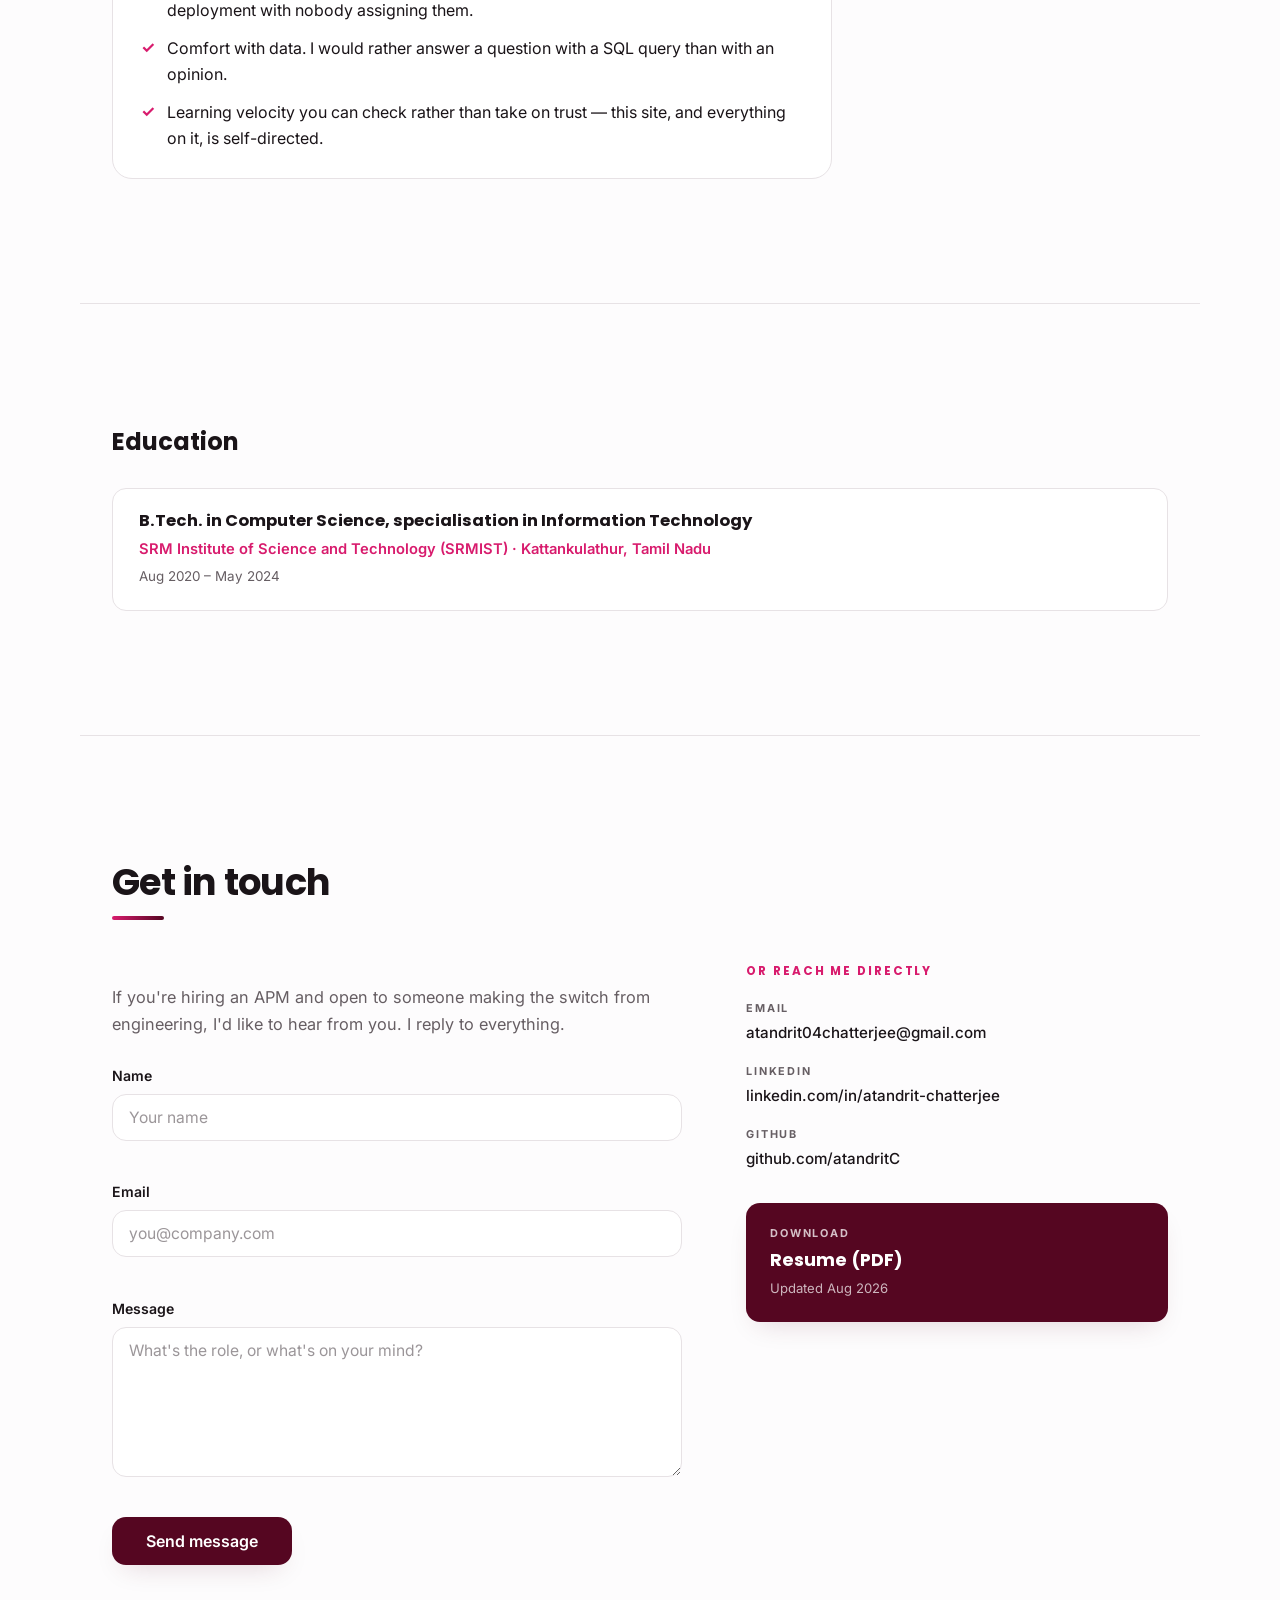
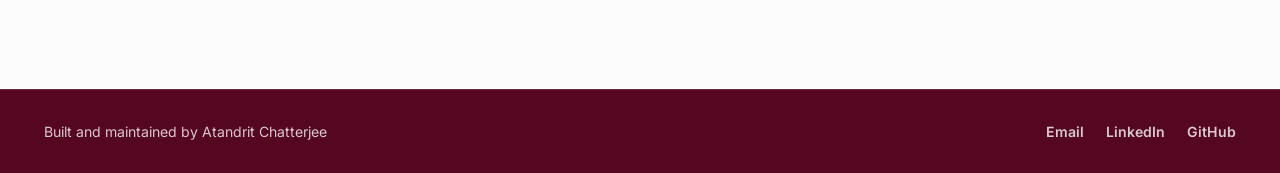
==== commit b28f0770: "Restructured website" ====
--- a/index.html
+++ b/index.html
@@ -2,176 +2,339 @@
 <html lang="en">
 
 <head>
-    <!-- Character encoding and responsive viewport -->
     <meta charset="UTF-8" />
     <meta name="viewport" content="width=device-width, initial-scale=1.0" />
-
-    <!-- Browser tab title -->
-    <title>Atandrit Chatterje</title>
-
-    <!-- Favicon -->
-    <link rel="icon" href="assets/ac-monogram.jpg" type="image/jpg" />
-
-    <!-- Google Fonts: Inter for body text, Poppins for headings -->
+    <meta name="theme-color" content="#550621" />
+
+    <!-- ===================================================================
+         SEO / SHARE PREVIEW
+         Social crawlers (LinkedIn, Slack, X, WhatsApp) do not run JavaScript,
+         so these tags have to be real HTML rather than rendered from
+         content.js. The admin panel rewrites them in place on publish -
+         the data-seo attributes are how it finds them, so don't remove them.
+         =================================================================== -->
+    <title data-seo="title">Atandrit Chatterjee — Aspiring Product Manager</title>
+    <meta name="description" data-seo="description"
+        content="Software engineer moving into product management. Nearly two years at Amdocs across 9 international telecom accounts, plus two products built solo from problem to live deployment. Looking for an Associate Product Manager role." />
+    <meta name="keywords" data-seo="keywords"
+        content="Aspiring Product Manager, Associate Product Manager, APM, Product Management, Career Transition, Requirement Gathering, Scoping, Prioritisation, SQL, Agile, Software Engineer to Product Manager, Atandrit Chatterjee" />
+    <meta name="author" content="Atandrit Chatterjee" />
+    <link rel="canonical" data-seo="canonical" href="https://atandritc.github.io/Personal-Portfolio-Website/" />
+
+    <meta property="og:type" content="profile" />
+    <meta property="og:site_name" content="Atandrit Chatterjee" />
+    <meta property="og:title" data-seo="og:title"
+        content="Atandrit Chatterjee — Aspiring Product Manager" />
+    <meta property="og:description" data-seo="og:description"
+        content="Software engineer moving into product management. Nearly two years at Amdocs across 9 international telecom accounts, plus two products built solo from problem to live deployment. Looking for an Associate Product Manager role." />
+    <meta property="og:image" data-seo="og:image"
+        content="https://atandritc.github.io/Personal-Portfolio-Website/assets/og-image.png" />
+    <meta property="og:image:width" content="1200" />
+    <meta property="og:image:height" content="630" />
+    <meta property="og:url" data-seo="og:url" content="https://atandritc.github.io/Personal-Portfolio-Website/" />
+
+    <meta name="twitter:card" content="summary_large_image" />
+    <meta name="twitter:title" data-seo="twitter:title"
+        content="Atandrit Chatterjee — Aspiring Product Manager" />
+    <meta name="twitter:description" data-seo="twitter:description"
+        content="Software engineer moving into product management. Nearly two years at Amdocs across 9 international telecom accounts, plus two products built solo from problem to live deployment. Looking for an Associate Product Manager role." />
+    <meta name="twitter:image" data-seo="twitter:image"
+        content="https://atandritc.github.io/Personal-Portfolio-Website/assets/og-image.png" />
+
+    <!-- Favicons generated from the AC monogram -->
+    <link rel="icon" href="assets/favicon.ico" sizes="any" />
+    <link rel="icon" type="image/png" sizes="32x32" href="assets/favicon-32.png" />
+    <link rel="icon" type="image/png" sizes="16x16" href="assets/favicon-16.png" />
+    <link rel="apple-touch-icon" href="assets/apple-touch-icon.png" />
+    <link rel="manifest" href="site.webmanifest" />
+
     <link rel="preconnect" href="https://fonts.googleapis.com" />
+    <link rel="preconnect" href="https://fonts.gstatic.com" crossorigin />
     <link
-        href="https://fonts.googleapis.com/css2?family=Inter:wght@400;600;700&family=Poppins:wght@700;800&display=swap"
+        href="https://fonts.googleapis.com/css2?family=Inter:wght@400;500;600;700&family=Poppins:wght@600;700;800&display=swap"
         rel="stylesheet" />
 
-    <!-- Main stylesheet -->
     <link rel="stylesheet" href="style.css" />
+
+    <!-- Structured data so Google understands who this page is about -->
+    <script type="application/ld+json" id="ldJson">
+    {
+      "@context": "https://schema.org",
+      "@type": "Person",
+      "name": "Atandrit Chatterjee",
+      "jobTitle": "Aspiring Product Manager",
+      "email": "mailto:atandrit04chatterjee@gmail.com",
+      "url": "https://atandritc.github.io/Personal-Portfolio-Website/",
+      "address": { "@type": "PostalAddress", "addressLocality": "Pune", "addressCountry": "IN" },
+      "sameAs": [
+        "https://www.linkedin.com/in/atandrit-chatterjee/",
+        "https://github.com/atandritC"
+      ]
+    }
+    </script>
+
+    <!-- Runs before first paint: avoids a flash of the wrong theme, and marks
+         the document as scripted so reveal-on-scroll sections aren't left
+         invisible if script.js never loads. -->
+    <script>
+        (function () {
+            var el = document.documentElement;
+            el.classList.add('js');
+            var saved = localStorage.getItem('theme');
+            var prefersDark = window.matchMedia('(prefers-color-scheme: dark)').matches;
+            if (saved === 'dark' || (!saved && prefersDark)) {
+                el.classList.add('dark');
+            }
+        })();
+    </script>
 </head>
 
 <body>
 
+    <a href="#main" class="skip-link">Skip to content</a>
+
+    <!-- Reading position indicator, width driven by scroll in script.js -->
+    <div class="scroll-progress" aria-hidden="true"><span id="scrollProgressBar"></span></div>
+
     <!-- ===================== HEADER ===================== -->
-    <!-- Sticky bar: monogram logo, nav links, resume button, theme toggle -->
-    <header>
-        <a href="#hero" class="logo">Atandrit Chatterjee</a>
-
-        <nav>
+    <header id="siteHeader">
+        <a href="#hero" class="logo" aria-label="Back to top">
+            <span class="logo-name" id="logoName">Atandrit Chatterjee</span>
+        </a>
+
+        <!-- Links whose target section is empty are removed by script.js -->
+        <nav id="primaryNav" aria-label="Primary">
             <a href="#about">About</a>
-            <a href="#projects">Projects</a>
+            <a href="#whyPm">Background</a>
+            <a href="#caseStudies">Case Studies</a>
+            <a href="#projects">Work</a>
+            <a href="#experience">Experience</a>
+            <a href="#skills">Skills</a>
+            <a href="#apmPitch">Why Me</a>
             <a href="#contact">Contact</a>
         </nav>
 
-        <!-- Right side actions -->
         <div class="header-actions">
-            <a href="assets/resume.pdf" download class="resume-btn">Resume</a>
-            <button id="themeToggle">Dark Mode</button>
+            <a href="assets/resume.pdf" id="headerResume" download="Atandrit_Chatterjee_Resume.pdf"
+                class="resume-btn">Resume</a>
+
+            <button id="themeToggle" type="button" aria-label="Toggle dark mode"></button>
+
+            <button id="navToggle" type="button" class="nav-toggle" aria-label="Open menu" aria-expanded="false"
+                aria-controls="primaryNav">
+                <span></span><span></span><span></span>
+            </button>
         </div>
     </header>
 
-    <!-- ===================== MAIN CONTENT ===================== -->
-    <main>
-
-        <!-- HERO: Full-screen opening section -->
+    <!-- ===================== MAIN ===================== -->
+    <main id="main">
+
+        <!-- HERO -->
         <section id="hero">
-
-            <!-- Animated particle background — drawn on canvas by script.js -->
-            <canvas id="particleCanvas"></canvas>
-
             <div class="hero-content">
-                <div class="hero-badge">Available for work &rarr;</div>
-
-                <h2>Hi, I'm Atandrit</h2>
-
-                <!-- Role text cycles through values via typewriter effect in script.js -->
-                <p class="hero-role">
-                    <span id="typedRole"></span><span class="type-cursor">|</span>
-                </p>
-
-                <p class="hero-desc">Building modern web experiences with clean code and great design.</p>
-
-                <!-- Call-to-action buttons -->
+                <a href="#contact" class="hero-badge" id="availabilityBadge" hidden></a>
+
+                <h1 id="heroGreeting">Atandrit Chatterjee</h1>
+
+                <p class="hero-role" id="heroTransition"></p>
+
+                <p class="hero-desc" id="heroSummary"></p>
+
                 <div class="hero-buttons">
-                    <a href="#projects">View My Work</a>
-                    <a href="assets/resume.pdf" download>Download Resume</a>
-                    <a href="#contact">Get In Touch</a>
-                </div>
-
-                <!-- Animated line that bounces to hint the user to scroll -->
-                <div class="scroll-hint">
-                    <span>Scroll</span>
-                    <div class="scroll-line"></div>
-                </div>
-            </div>
-
-        </section>
-
-        <!-- ABOUT: Animates in when scrolled into view (data-animate) -->
+                    <a href="#projects" class="btn btn-primary" id="heroWorkCta">View my work</a>
+                    <a href="#whyPm" class="btn btn-outline">How I got here</a>
+                    <a href="assets/resume.pdf" id="heroResume" download="Atandrit_Chatterjee_Resume.pdf"
+                        class="btn btn-ghost">Download resume</a>
+                </div>
+
+                <p class="hero-meta" id="heroMeta"></p>
+            </div>
+        </section>
+
+        <!-- METRICS: the 5-second version of the resume -->
+        <section id="metrics" class="band" data-animate aria-label="Key numbers">
+            <div class="metrics-grid" id="metricsGrid"></div>
+        </section>
+
+        <!-- ABOUT -->
         <section id="about" data-animate>
-            <h2>About Me</h2>
+            <h2 id="aboutHeading">About me</h2>
 
             <div class="about-content">
-                <!-- Profile picture -->
-                <img src="assets/pfp.jpg" alt="Atandrit's profile picture" width="220" height="220" />
-
-                <!-- Bio and skills -->
+                <figure class="about-photo">
+                    <img src="assets/pfp.jpg" id="aboutPhoto" alt="Atandrit Chatterjee" width="240" height="240"
+                        loading="lazy" />
+                </figure>
+
                 <div class="about-text">
-                    <p>
-                        I'm a developer with a love for clean code and great design.
-                        I enjoy turning ideas into real products that live on the web.
-                    </p>
-                    <p>
-                        Currently learning HTML, CSS, and JavaScript to build a strong
-                        foundation before moving into React.
-                    </p>
-
-                    <h3>Skills</h3>
-                    <!-- Skill pills rendered dynamically by script.js -->
-                    <ul id="skillsList"></ul>
-                </div>
-            </div>
-        </section>
-
-        <!-- PROJECTS: Cards rendered dynamically from data array in script.js -->
-        <section id="projects" data-animate>
-            <h2>My Projects</h2>
-            <div class="projects-grid" id="projectsGrid"></div>
-        </section>
-
-        <!-- CONTACT: Two-column layout — form on left, links on right -->
+                    <div id="aboutParagraphs"></div>
+                </div>
+            </div>
+        </section>
+
+        <!-- THE SWITCH: tell the story and let the reader draw the conclusion -->
+        <section id="whyPm" data-animate hidden>
+            <h2 id="whyPmHeading">How I got here</h2>
+            <div class="prose" id="whyPmBody"></div>
+        </section>
+
+        <!-- PRODUCT CASE STUDIES -->
+        <section id="caseStudies" data-animate hidden>
+            <h2 id="caseStudiesHeading">Product case studies</h2>
+            <p class="section-intro" id="caseStudiesIntro"></p>
+            <div class="case-list" id="caseStudiesList"></div>
+        </section>
+
+        <!-- PRODUCTS BUILT -->
+        <section id="projects" data-animate hidden>
+            <h2 id="projectsHeading">Products I've built end to end</h2>
+            <p class="section-intro" id="projectsIntro"></p>
+            <div class="case-list" id="projectsGrid"></div>
+        </section>
+
+        <!-- TEARDOWNS -->
+        <section id="teardowns" data-animate hidden>
+            <h2 id="teardownsHeading">Product teardowns</h2>
+            <p class="section-intro" id="teardownsIntro"></p>
+            <div class="case-list" id="teardownsList"></div>
+        </section>
+
+        <!-- EXPERIMENTS -->
+        <section id="experiments" data-animate hidden>
+            <h2 id="experimentsHeading">Experiments</h2>
+            <p class="section-intro" id="experimentsIntro"></p>
+            <div class="case-list" id="experimentsList"></div>
+        </section>
+
+        <!-- PRINCIPLES -->
+        <section id="principles" data-animate hidden>
+            <h2 id="principlesHeading">How I think about product</h2>
+            <p class="section-intro" id="principlesIntro"></p>
+            <div class="principles-grid" id="principlesGrid"></div>
+        </section>
+
+        <!-- FRAMEWORK TOOLKIT -->
+        <section id="frameworks" data-animate hidden>
+            <h2 id="frameworksHeading">Frameworks I reach for</h2>
+            <p class="section-intro" id="frameworksIntro"></p>
+            <div class="framework-table" id="frameworksList"></div>
+        </section>
+
+        <!-- PRODUCT OBSERVATIONS -->
+        <section id="observations" data-animate hidden>
+            <h2 id="observationsHeading">Product observations</h2>
+            <p class="section-intro" id="observationsIntro"></p>
+            <div class="observation-list" id="observationsList"></div>
+        </section>
+
+        <!-- EXPERIENCE -->
+        <section id="experience" data-animate hidden>
+            <h2 id="experienceHeading">Experience</h2>
+            <div class="timeline" id="experienceList"></div>
+        </section>
+
+        <!-- SKILLS -->
+        <section id="skills" data-animate hidden>
+            <h2 id="skillsHeading">Skills</h2>
+            <div class="skills-grid" id="skillsGrid"></div>
+        </section>
+
+        <!-- WHAT I'M LEARNING -->
+        <section id="learning" data-animate hidden>
+            <h2 id="learningHeading">What I'm learning</h2>
+            <p class="section-intro" id="learningIntro"></p>
+            <div class="learning-list" id="learningList"></div>
+        </section>
+
+        <!-- PRODUCT WRITING -->
+        <section id="writing" data-animate hidden>
+            <h2 id="writingHeading">Product writing</h2>
+            <p class="section-intro" id="writingIntro"></p>
+            <div class="writing-list" id="writingList"></div>
+        </section>
+
+        <!-- WHY HIRE ME FOR AN APM ROLE: addresses the gap head-on -->
+        <section id="apmPitch" data-animate hidden>
+            <h2 id="apmPitchHeading">Why hire me for an APM role</h2>
+            <p class="section-intro" id="apmPitchIntro"></p>
+
+            <div class="ledger">
+                <div class="ledger-col ledger-lack">
+                    <h3 id="apmLackHeading">What I don't have</h3>
+                    <ul id="apmLackList"></ul>
+                </div>
+                <div class="ledger-col ledger-bring">
+                    <h3 id="apmBringHeading">What I bring</h3>
+                    <ul id="apmBringList"></ul>
+                </div>
+            </div>
+        </section>
+
+        <!-- EDUCATION + COURSES -->
+        <section id="education" data-animate hidden>
+            <div class="two-col">
+                <div id="eduBlock">
+                    <h2 id="educationHeading">Education</h2>
+                    <div class="edu-list" id="educationList"></div>
+                </div>
+                <div id="certsBlock" hidden>
+                    <h2 id="certificationsHeading">Courses &amp; certifications</h2>
+                    <div class="edu-list" id="certificationsList"></div>
+                </div>
+            </div>
+        </section>
+
+        <!-- CONTACT -->
         <section id="contact" data-animate>
-            <h2>Get In Touch</h2>
+            <h2 id="contactHeading">Get in touch</h2>
 
             <div class="contact-layout">
-
-                <!-- Left: contact form -->
                 <div class="contact-form-wrapper">
-                    <p>Have a project in mind or just want to say hi?</p>
-
-                    <!-- Form submission and validation handled by script.js -->
-                    <form id="contactForm">
+                    <p class="section-intro" id="contactBlurb"></p>
+
+                    <form id="contactForm" novalidate>
                         <div class="form-group">
                             <label for="name">Name</label>
-                            <input type="text" id="name" placeholder="Your name" />
+                            <input type="text" id="name" name="name" autocomplete="name" required
+                                placeholder="Your name" />
+                            <span class="field-error" id="nameError"></span>
                         </div>
 
                         <div class="form-group">
                             <label for="email">Email</label>
-                            <input type="email" id="email" placeholder="your@email.com" />
+                            <input type="email" id="email" name="email" autocomplete="email" required
+                                placeholder="you@company.com" />
+                            <span class="field-error" id="emailError"></span>
                         </div>
 
                         <div class="form-group">
                             <label for="message">Message</label>
-                            <textarea id="message" placeholder="Write your message here..."></textarea>
+                            <textarea id="message" name="message" required
+                                placeholder="What's the role, or what's on your mind?"></textarea>
+                            <span class="field-error" id="messageError"></span>
                         </div>
 
-                        <button type="submit">Send Message</button>
+                        <!-- Honeypot: bots fill this, humans never see it -->
+                        <input type="checkbox" name="botcheck" class="honeypot" tabindex="-1" aria-hidden="true" />
+
+                        <button type="submit" id="contactSubmit" class="btn btn-solid">Send message</button>
                     </form>
 
-                    <!-- Hidden by default — shown by JS after successful submission -->
-                    <p class="form-success" id="formSuccess">
-                        Thanks for reaching out! I'll get back to you soon ✓
-                    </p>
-                </div>
-
-                <!-- Right: direct contact links with labels -->
-                <div class="contact-links">
-                    <h3>Or reach me directly</h3>
-                    <ul>
-                        <li>
-                            <a href="mailto:atandrit04chatterjee@gmail.com">
-                                <span class="link-label">Email</span>
-                                atandrit04chatterjee@gmail.com
-                            </a>
-                        </li>
-                        <li>
-                            <a href="https://github.com/atandritC/" target="_blank">
-                                <span class="link-label">GitHub</span>
-                                github.com/atandritC
-                            </a>
-                        </li>
-                        <li>
-                            <a href="https://www.linkedin.com/in/atandrit-chatterjee/" target="_blank">
-                                <span class="link-label">LinkedIn</span>
-                                linkedin.com/in/atandrit-chatterjee
-                            </a>
-                        </li>
-                    </ul>
-                </div>
-
+                    <p class="form-status" id="formStatus" role="status" aria-live="polite"></p>
+                </div>
+
+                <aside class="contact-links">
+                    <h3 id="contactDirectHeading">Or reach me directly</h3>
+                    <ul id="socialsList"></ul>
+
+                    <a href="assets/resume.pdf" id="asideResume" download="Atandrit_Chatterjee_Resume.pdf"
+                        class="resume-card">
+                        <span class="resume-card-label">Download</span>
+                        <span class="resume-card-title">Resume (PDF)</span>
+                        <span class="resume-card-meta" id="resumeUpdated"></span>
+                    </a>
+                </aside>
             </div>
         </section>
 
@@ -179,15 +342,13 @@
 
     <!-- ===================== FOOTER ===================== -->
     <footer>
-        <p>Designed &amp; Built by Atandrit &copy; 2026</p>
-        <div class="footer-links">
-            <a href="https://github.com/atandritC/" target="_blank">GitHub</a>
-            <a href="https://www.linkedin.com/in/atandrit-chatterjee/" target="_blank">LinkedIn</a>
-            <a href="mailto:atandrit04chatterjee@gmail.com">Email</a>
-        </div>
+        <p id="footerNote">Built and maintained by Atandrit Chatterjee</p>
+        <div class="footer-links" id="footerLinks"></div>
     </footer>
 
-    <!-- Main JavaScript — loaded last so all HTML elements exist first -->
+    <button id="backToTop" type="button" class="back-to-top" aria-label="Back to top" hidden>&uarr;</button>
+
+    <script src="content.js"></script>
     <script src="script.js"></script>
 
 </body>
--- a/style.css
+++ b/style.css
@@ -1,39 +1,76 @@
 /* ============================================================
-   VARIABLES
-   ============================================================ */
-
+   DESIGN TOKENS
+   Palette is sampled from the AC monogram: deep maroon #550621
+   and magenta #e82a7f.
+   ============================================================ */
+
+/* Light mode is kept close to neutral on purpose. The maroon header and
+   the magenta accent are the only colour on the page, so the writing and
+   the product work carry it rather than the palette. */
 :root {
-    --color-bg: #f8f8f7;
+    --color-bg: #fdfcfd;
     --color-surface: #ffffff;
+    --color-surface-2: #f6f4f5;
     --color-primary: #550621;
-    --color-text: #2d1b1e;
-    --color-muted: #7a696c;
-    --color-accent: #e9c0b2;
-    --border-radius: 12px;
-    --transition: 0.3s ease;
-
-    /* Hero background — never inverted by dark mode */
-    --hero-bg: #550621;
-    --hero-glow-1: #8b1a3a;
-    --hero-glow-2: #3a0612;
-
-    /* Hero text — hardcoded so they stay light regardless of theme */
-    --hero-text: #f8f8f7;
-    --hero-accent: #e9c0b2;
-    --hero-primary: #550621;
+    --color-accent: #d81b6d;
+    --color-accent-soft: #fdeff5;
+    --color-text: #1a1418;
+    --color-muted: #665e63;
+    --color-border: #e7e2e5;
+
+    /* The header owns its own colours so dark mode doesn't need to
+       fight the primary colour with per-element overrides. */
+    --header-bg: #550621;
+    --header-text: #ffffff;
+    --header-dim: rgba(255, 255, 255, 0.78);
+    --header-border: rgba(255, 255, 255, 0.16);
+    /* The mobile menu overflows the header's box, so the header's
+       backdrop-filter can't cover it. It needs a fully opaque fill. */
+    --menu-bg: #4a0519;
+
+    /* Hero stays dark in both themes */
+    --hero-bg: #48041c;
+    --hero-glow-1: #8b1a4a;
+    --hero-glow-2: #2a0210;
+    --hero-text: #fdf7f9;
+    --hero-dim: rgba(253, 247, 249, 0.72);
+    --hero-accent: #ff85b8;
+
+    --radius: 14px;
+    --radius-lg: 20px;
+    --shadow-sm: 0 1px 2px rgba(36, 20, 26, 0.05);
+    --shadow-md: 0 12px 28px -12px rgba(85, 6, 33, 0.18);
+    --shadow-lg: 0 28px 60px -24px rgba(85, 6, 33, 0.28);
+    --transition: 0.25s cubic-bezier(0.4, 0, 0.2, 1);
+
+    --maxw: 1120px;
+    --font-body: 'Inter', system-ui, -apple-system, sans-serif;
+    --font-head: 'Poppins', 'Inter', system-ui, sans-serif;
 }
 
 html.dark {
-    --color-bg: #0f0f1a;
-    --color-surface: #181828;
-    --color-primary: #e9c0b2;
-    --color-text: #f0eae8;
-    --color-muted: #b0a0a4;
-    --color-accent: #c4687a;       /* lighter rose — visible on dark backgrounds */
-    --hero-bg: #0a0a14;
-    --hero-glow-1: #2a0a14;
-    --hero-glow-2: #050510;
-    /* hero-text, hero-accent, hero-primary intentionally NOT overridden — hero is always dark */
+    --color-bg: #120910;
+    --color-surface: #1b1017;
+    --color-surface-2: #241520;
+    --color-primary: #ff5fa2;
+    --color-accent: #ff5fa2;
+    --color-accent-soft: rgba(255, 95, 162, 0.12);
+    --color-text: #f4ecef;
+    --color-muted: #b6a1ab;
+    --color-border: rgba(255, 95, 162, 0.16);
+
+    --header-bg: rgba(18, 9, 16, 0.88);
+    --header-text: #f4ecef;
+    --header-dim: rgba(244, 236, 239, 0.7);
+    --header-border: rgba(255, 95, 162, 0.16);
+    --menu-bg: #150b12;
+
+    --hero-bg: #0d0509;
+    --hero-glow-1: #45102c;
+    --hero-glow-2: #050204;
+
+    --shadow-md: 0 12px 28px -12px rgba(0, 0, 0, 0.6);
+    --shadow-lg: 0 28px 60px -24px rgba(0, 0, 0, 0.7);
 }
 
 
@@ -41,7 +78,9 @@
    RESET & BASE
    ============================================================ */
 
-* {
+*,
+*::before,
+*::after {
     box-sizing: border-box;
     margin: 0;
     padding: 0;
@@ -49,20 +88,64 @@
 
 html {
     scroll-behavior: smooth;
+    -webkit-text-size-adjust: 100%;
 }
 
 body {
-    font-family: 'Inter', sans-serif;
+    font-family: var(--font-body);
     color: var(--color-text);
-    line-height: 1.6;
     background-color: var(--color-bg);
+    line-height: 1.65;
     min-height: 100vh;
+    overflow-x: hidden;
     transition: background-color var(--transition), color var(--transition);
 }
 
+img {
+    max-width: 100%;
+    display: block;
+}
+
 a {
+    color: var(--color-accent);
     text-decoration: none;
-    color: var(--color-primary);
+}
+
+ul {
+    list-style: none;
+}
+
+button {
+    font-family: inherit;
+    cursor: pointer;
+}
+
+[hidden] {
+    display: none !important;
+}
+
+:focus-visible {
+    outline: 2.5px solid var(--color-accent);
+    outline-offset: 3px;
+    border-radius: 4px;
+}
+
+.skip-link {
+    position: absolute;
+    left: 50%;
+    top: 0;
+    transform: translate(-50%, -120%);
+    z-index: 300;
+    background: var(--color-accent);
+    color: #fff;
+    padding: 12px 22px;
+    border-radius: 0 0 10px 10px;
+    font-weight: 600;
+    transition: transform var(--transition);
+}
+
+.skip-link:focus {
+    transform: translate(-50%, 0);
 }
 
 
@@ -70,151 +153,356 @@
    TYPOGRAPHY
    ============================================================ */
 
-h1, h2, h3 {
-    font-family: 'Poppins', sans-serif;
+h1,
+h2,
+h3,
+h4 {
+    font-family: var(--font-head);
+    line-height: 1.2;
     font-weight: 700;
 }
 
-/* Section headings get a short accent underline via ::after pseudo-element.
-   ::after inserts a decorative element after the content without adding HTML.
-   section > h2 targets only direct-child h2s (excludes the hero h2 which
-   is nested inside .hero-content, not directly inside section). */
-section > h2 {
+section>h2 {
+    font-size: clamp(1.6rem, 3.4vw, 2.3rem);
+    letter-spacing: -0.02em;
     display: inline-block;
-    margin-bottom: 8px;
-}
-
-section > h2::after {
+    color: var(--color-text);
+}
+
+section>h2::after {
     content: '';
     display: block;
-    width: 48px;
+    width: 52px;
     height: 4px;
-    background-color: var(--color-accent);
+    background: linear-gradient(90deg, var(--color-accent), var(--color-primary));
     border-radius: 2px;
-    margin-top: 10px;
-}
-
-
-/* ============================================================
-   SCROLL ANIMATIONS
-   ============================================================ */
-
-/* Elements with [data-animate] start hidden and shifted down */
-[data-animate] {
+    margin-top: 12px;
+}
+
+html.dark section>h2::after {
+    background: linear-gradient(90deg, var(--color-accent), transparent);
+}
+
+.section-intro {
+    color: var(--color-muted);
+    max-width: 62ch;
+    margin-top: 20px;
+    font-size: 1.02rem;
+}
+
+
+/* ============================================================
+   REVEAL ON SCROLL
+   Gated on html.js so content is never stuck invisible when
+   JavaScript fails to load.
+   ============================================================ */
+
+/* Deliberately restrained: enough to feel alive, not enough to be the
+   thing anyone notices. The product work is meant to be the hero. */
+html.js [data-animate] {
     opacity: 0;
-    transform: translateY(40px);
-    transition: opacity 0.7s ease, transform 0.7s ease;
-}
-
-/* JS adds .animate-in when the element enters the viewport */
-[data-animate].animate-in {
+    transform: translateY(12px);
+    transition: opacity 0.5s ease, transform 0.5s ease;
+}
+
+html.js [data-animate].animate-in {
     opacity: 1;
-    transform: translateY(0);
-}
-
-
-/* ============================================================
-   HEADER & NAVIGATION
-   ============================================================ */
-
-header {
-    display: flex;
-    justify-content: space-between;
-    align-items: center;
-    background-color: var(--color-primary);
-    padding: 18px 40px;
+    transform: none;
+}
+
+
+/* ============================================================
+   PREVIEW FLAG
+   Only ever shown when the admin panel opens index.html?preview=1
+   ============================================================ */
+
+.preview-flag {
+    position: fixed;
+    bottom: 0;
+    left: 0;
+    right: 0;
+    z-index: 250;
+    padding: 10px 20px;
+    text-align: center;
+    font-size: 0.85rem;
+    font-weight: 600;
+    color: #1a0410;
+    background: #ffb524;
+    box-shadow: 0 -4px 18px rgba(0, 0, 0, 0.2);
+}
+
+body.has-preview-flag .back-to-top {
+    bottom: 62px;
+}
+
+
+/* ============================================================
+   SCROLL PROGRESS
+   ============================================================ */
+
+.scroll-progress {
+    position: fixed;
+    top: 0;
+    left: 0;
+    width: 100%;
+    height: 3px;
+    z-index: 200;
+    pointer-events: none;
+}
+
+.scroll-progress span {
+    display: block;
+    height: 100%;
+    width: 0;
+    background: linear-gradient(90deg, var(--color-primary), var(--color-accent));
+}
+
+html.dark .scroll-progress span {
+    background: linear-gradient(90deg, var(--color-accent), #ffb3d3);
+}
+
+
+/* ============================================================
+   HEADER
+   ============================================================ */
+
+/* Scoped to the id, not the bare `header` element: the project cards use
+   a <header> too, and would otherwise inherit the maroon bar and sticky
+   positioning from this rule. */
+#siteHeader {
     position: sticky;
     top: 0;
-    z-index: 100;
-    transition: transform var(--transition), background-color var(--transition);
-}
-
-header.hidden {
+    z-index: 150;
+    display: flex;
+    align-items: center;
+    justify-content: space-between;
+    gap: 24px;
+    padding: 14px clamp(20px, 4vw, 44px);
+    background: var(--header-bg);
+    border-bottom: 1px solid transparent;
+    backdrop-filter: blur(14px);
+    transition: transform var(--transition), box-shadow var(--transition), border-color var(--transition);
+}
+
+#siteHeader.scrolled {
+    box-shadow: var(--shadow-md);
+    border-bottom-color: var(--header-border);
+}
+
+#siteHeader.hidden {
     transform: translateY(-100%);
 }
 
-/* Monogram logo */
+/* The name is the only brand element in the header, so it has to stay
+   legible all the way down to the narrowest phones. */
 .logo {
-    font-family: 'Poppins', sans-serif;
-    font-weight: 800;
-    font-size: 1.25rem;
-    color: #ffffff;
-    letter-spacing: 3px;
+    display: inline-flex;
+    align-items: center;
+    color: var(--header-text);
+    font-family: var(--font-head);
+    font-weight: 700;
+    font-size: clamp(0.92rem, 3.4vw, 1.02rem);
+    letter-spacing: 0.01em;
+    flex-shrink: 0;
+    white-space: nowrap;
     transition: opacity var(--transition);
 }
 
 .logo:hover {
-    opacity: 0.8;
+    opacity: 0.82;
 }
 
 nav {
     display: flex;
-    gap: 30px;
+    gap: clamp(18px, 2.4vw, 32px);
+    margin-left: auto;
 }
 
 nav a {
-    color: rgba(248, 248, 247, 0.85);
+    position: relative;
+    color: var(--header-dim);
     font-weight: 500;
+    font-size: 0.94rem;
+    padding: 4px 0;
     transition: color var(--transition);
 }
 
-nav a:hover {
-    color: #ffffff;
-}
-
-/* Right side: resume link + theme toggle button */
+nav a::after {
+    content: '';
+    position: absolute;
+    left: 0;
+    bottom: -2px;
+    width: 100%;
+    height: 2px;
+    background: var(--hero-accent);
+    border-radius: 2px;
+    transform: scaleX(0);
+    transform-origin: left;
+    transition: transform var(--transition);
+}
+
+nav a:hover,
+nav a.active {
+    color: var(--header-text);
+}
+
+nav a:hover::after,
+nav a.active::after {
+    transform: scaleX(1);
+}
+
 .header-actions {
     display: flex;
     align-items: center;
-    gap: 12px;
+    gap: 10px;
+    flex-shrink: 0;
 }
 
 .resume-btn {
-    border: 1.5px solid rgba(248, 248, 247, 0.5);
-    color: rgba(248, 248, 247, 0.85);
+    border: 1.5px solid var(--header-border);
+    color: var(--header-dim);
     padding: 7px 18px;
     border-radius: 999px;
     font-size: 0.85rem;
     font-weight: 600;
+    white-space: nowrap;
     transition: all var(--transition);
 }
 
 .resume-btn:hover {
-    background-color: rgba(248, 248, 247, 0.15);
-    border-color: #ffffff;
-    color: #ffffff;
+    background: rgba(255, 255, 255, 0.12);
+    border-color: var(--header-text);
+    color: var(--header-text);
 }
 
 #themeToggle {
-    background: transparent;
-    border: 1.5px solid rgba(248, 248, 247, 0.4);
-    color: rgba(248, 248, 247, 0.85);
+    display: grid;
+    place-items: center;
     width: 36px;
     height: 36px;
     border-radius: 50%;
-    display: flex;
-    align-items: center;
+    background: transparent;
+    border: 1.5px solid var(--header-border);
+    color: var(--header-dim);
+    flex-shrink: 0;
+    transition: all var(--transition);
+}
+
+#themeToggle:hover {
+    background: rgba(255, 255, 255, 0.12);
+    color: var(--header-text);
+    border-color: var(--header-text);
+}
+
+/* Hamburger — hidden until the nav no longer fits */
+.nav-toggle {
+    display: none;
+    flex-direction: column;
     justify-content: center;
-    cursor: pointer;
-    transition: all var(--transition);
-    flex-shrink: 0;
-}
-
-#themeToggle:hover {
-    background-color: rgba(248, 248, 247, 0.1);
-    border-color: #ffffff;
-}
-
-
-/* ============================================================
-   SECTIONS (shared layout)
+    gap: 5px;
+    width: 38px;
+    height: 36px;
+    padding: 0 7px;
+    background: transparent;
+    border: 1.5px solid var(--header-border);
+    border-radius: 10px;
+}
+
+.nav-toggle span {
+    display: block;
+    height: 2px;
+    background: var(--header-text);
+    border-radius: 2px;
+    transition: transform var(--transition), opacity var(--transition);
+}
+
+
+/* ============================================================
+   SECTION LAYOUT
    ============================================================ */
 
 section {
-    max-width: 1100px;
+    max-width: var(--maxw);
     margin: 0 auto;
-    padding: 100px 20px;
-    scroll-margin-top: 80px;
+    padding: clamp(72px, 10vw, 124px) clamp(20px, 4vw, 32px);
+    scroll-margin-top: 90px;
+}
+
+/* A hairline between sections. There are a lot of them now, and the rule
+   does more for scannability than extra whitespace alone would. */
+main>section+section:not(.band) {
+    border-top: 1px solid var(--color-border);
+}
+
+/* The metrics band draws its own bottom edge, so the section after it
+   would otherwise show two lines. */
+main>.band+section {
+    border-top: 0;
+}
+
+
+/* ============================================================
+   BUTTONS
+   ============================================================ */
+
+.btn {
+    display: inline-block;
+    padding: 13px 26px;
+    border-radius: var(--radius);
+    font-weight: 600;
+    font-size: 0.95rem;
+    border: 2px solid transparent;
+    transition: transform var(--transition), box-shadow var(--transition), background-color var(--transition);
+}
+
+.btn:hover {
+    transform: translateY(-2px);
+}
+
+.btn-primary {
+    background: var(--hero-text);
+    color: #48041c;
+    box-shadow: 0 8px 22px -10px rgba(0, 0, 0, 0.6);
+}
+
+.btn-outline {
+    border-color: var(--hero-accent);
+    color: var(--hero-accent);
+}
+
+.btn-outline:hover {
+    background: rgba(255, 133, 184, 0.14);
+}
+
+.btn-ghost {
+    border-color: rgba(253, 247, 249, 0.45);
+    color: var(--hero-text);
+}
+
+.btn-ghost:hover {
+    border-color: var(--hero-text);
+    color: var(--hero-text);
+}
+
+.btn-solid {
+    background: var(--color-primary);
+    color: #fff;
+    border: none;
+    padding: 14px 34px;
+    font-size: 1rem;
+    align-self: flex-start;
+    box-shadow: var(--shadow-md);
+}
+
+html.dark .btn-solid {
+    background: var(--color-accent);
+    color: #1a0410;
+}
+
+.btn-solid:disabled {
+    opacity: 0.6;
+    cursor: not-allowed;
+    transform: none;
 }
 
 
@@ -224,31 +512,19 @@
 
 #hero {
     position: relative;
-    min-height: 100vh;
     max-width: 100%;
+    min-height: min(100vh, 900px);
     padding: 0;
+    display: grid;
+    place-items: center;
+    overflow: hidden;
     background:
-        radial-gradient(ellipse at top left, var(--hero-glow-1) 0%, transparent 60%),
-        radial-gradient(ellipse at bottom right, var(--hero-glow-2) 0%, transparent 60%),
+        radial-gradient(ellipse 70% 60% at 12% 8%, var(--hero-glow-1) 0%, transparent 62%),
+        radial-gradient(ellipse 70% 60% at 88% 92%, var(--hero-glow-2) 0%, transparent 60%),
         var(--hero-bg);
-    display: flex;
-    justify-content: center;
-    align-items: center;
-    border-bottom: 3px solid var(--color-accent);
-    overflow: hidden;
-}
-
-/* Canvas sits behind all content — pointer-events: none lets clicks pass through */
-#particleCanvas {
-    position: absolute;
-    top: 0;
-    left: 0;
-    width: 100%;
-    height: 100%;
-    pointer-events: none;
-}
-
-/* All hero text content sits above the canvas */
+    border-bottom: 1px solid var(--color-border);
+}
+
 .hero-content {
     position: relative;
     z-index: 1;
@@ -256,243 +532,887 @@
     flex-direction: column;
     align-items: center;
     text-align: center;
-    gap: 16px;
-    padding: 40px 20px;
+    gap: 18px;
+    padding: 100px clamp(20px, 5vw, 32px) 60px;
     color: var(--hero-text);
-}
-
+    max-width: 860px;
+}
+
+/* Availability pill */
 .hero-badge {
-    background-color: rgba(233, 192, 178, 0.15);
-    border: 1px solid var(--hero-accent);
-    color: var(--hero-accent);
-    padding: 8px 20px;
+    display: inline-flex;
+    align-items: center;
+    flex-wrap: wrap;
+    justify-content: center;
+    gap: 9px;
+    padding: 8px 18px;
     border-radius: 999px;
-    font-size: 0.85rem;
+    font-size: 0.86rem;
     font-weight: 600;
-    letter-spacing: 1px;
-}
-
-.hero-content h2 {
     color: var(--hero-text);
-    font-size: clamp(2.5rem, 6vw, 5rem);
-    line-height: 1.1;
-}
-
-/* min-height prevents layout jump as typewriter types/deletes */
+    background: rgba(253, 247, 249, 0.08);
+    border: 1px solid rgba(253, 247, 249, 0.2);
+    transition: background-color var(--transition), border-color var(--transition);
+}
+
+.hero-badge:hover {
+    background: rgba(253, 247, 249, 0.15);
+    border-color: rgba(253, 247, 249, 0.4);
+}
+
+.status-dot {
+    width: 9px;
+    height: 9px;
+    border-radius: 50%;
+    background: #9aa3ad;
+    flex-shrink: 0;
+}
+
+.status-open .status-dot {
+    background: #3ddc84;
+    box-shadow: 0 0 0 0 rgba(61, 220, 132, 0.7);
+    animation: pulse 2.4s infinite;
+}
+
+.status-selective .status-dot {
+    background: #ffb524;
+}
+
+@keyframes pulse {
+    70% {
+        box-shadow: 0 0 0 9px rgba(61, 220, 132, 0);
+    }
+
+    100% {
+        box-shadow: 0 0 0 0 rgba(61, 220, 132, 0);
+    }
+}
+
+.status-detail {
+    color: var(--hero-dim);
+    font-weight: 500;
+}
+
+.status-detail::before {
+    content: '·';
+    margin-right: 8px;
+}
+
+.hero-content h1 {
+    font-size: clamp(2.4rem, 7vw, 4.6rem);
+    font-weight: 800;
+    letter-spacing: -0.03em;
+    color: var(--hero-text);
+}
+
+/* Not uppercased on purpose. The typewriter reveals one character at a
+   time, and capitalising partial words turns innocent prefixes into
+   words of their own. */
+/* The engineer-to-PM line: the single most important sentence on the page,
+   so it gets its own weight rather than an animation. */
 .hero-role {
     color: var(--hero-accent);
-    font-size: clamp(1rem, 2.5vw, 1.5rem);
+    font-size: clamp(1.05rem, 2.4vw, 1.4rem);
     font-weight: 600;
-    letter-spacing: 2px;
-    text-transform: uppercase;
-    min-height: 2.2rem;
-}
-
-/* Blinking cursor next to the typewriter text */
-.type-cursor {
-    font-weight: 300;
-    animation: blink 0.7s step-end infinite;
-}
-
-@keyframes blink {
-    0%, 100% { opacity: 1; }
-    50%       { opacity: 0; }
+    letter-spacing: 0.01em;
+    max-width: 30ch;
 }
 
 .hero-desc {
-    color: rgba(248, 248, 247, 0.7);
-    font-size: 1.05rem;
-    max-width: 500px;
+    color: var(--hero-dim);
+    font-size: clamp(1rem, 1.6vw, 1.14rem);
+    max-width: 62ch;
 }
 
 .hero-buttons {
     display: flex;
-    gap: 14px;
-    margin-top: 8px;
+    gap: 13px;
     flex-wrap: wrap;
     justify-content: center;
-}
-
-.hero-buttons a {
-    display: inline-block;
-    padding: 13px 28px;
-    border-radius: var(--border-radius);
-    font-weight: 600;
-    font-size: 0.95rem;
-    transition: transform var(--transition), opacity var(--transition);
-}
-
-.hero-buttons a:first-child {
-    background-color: var(--hero-text);
-    color: var(--hero-primary);
-}
-
-.hero-buttons a:nth-child(2) {
-    border: 2px solid var(--hero-accent);
-    color: var(--hero-accent);
-}
-
-.hero-buttons a:last-child {
-    border: 2px solid rgba(248, 248, 247, 0.3);
-    color: rgba(248, 248, 247, 0.8);
-}
-
-.hero-buttons a:hover {
-    transform: translateY(-3px);
-    opacity: 0.9;
-}
-
-/* Animated vertical line that hints to the user to scroll */
-.scroll-hint {
+    margin-top: 12px;
+}
+
+.hero-meta {
+    color: rgba(253, 247, 249, 0.68);
+    font-size: 0.84rem;
+    letter-spacing: 0.06em;
+    text-transform: uppercase;
+    margin-top: 6px;
+}
+
+
+/* ============================================================
+   METRICS BAND
+   ============================================================ */
+
+#metrics {
+    max-width: 100%;
+    padding: 0;
+    background: var(--color-surface);
+    border-bottom: 1px solid var(--color-border);
+}
+
+.metrics-grid {
+    max-width: var(--maxw);
+    margin: 0 auto;
+    display: grid;
+    grid-template-columns: repeat(4, 1fr);
+    gap: 1px;
+    background: var(--color-border);
+}
+
+.metric {
     display: flex;
     flex-direction: column;
+    gap: 5px;
+    padding: 36px clamp(20px, 2.6vw, 30px);
+    background: var(--color-surface);
+}
+
+/* Deliberately a flat colour rather than gradient-clipped text: on narrow
+   glyphs like a lone "9" the clip intermittently fails and paints the whole
+   gradient box instead of the digit. */
+.metric-value {
+    font-family: var(--font-head);
+    font-size: clamp(1.9rem, 4vw, 2.7rem);
+    font-weight: 800;
+    line-height: 1;
+    letter-spacing: -0.03em;
+    color: var(--color-primary);
+}
+
+.metric-label {
+    font-weight: 700;
+    font-size: 0.95rem;
+    color: var(--color-text);
+}
+
+.metric-detail {
+    font-size: 0.85rem;
+    color: var(--color-muted);
+    line-height: 1.5;
+}
+
+
+/* ============================================================
+   ABOUT
+   ============================================================ */
+
+.about-content {
+    display: grid;
+    grid-template-columns: 260px 1fr;
+    gap: clamp(32px, 5vw, 58px);
+    align-items: start;
+    margin-top: 44px;
+}
+
+.about-photo {
+    position: relative;
+}
+
+.about-photo img {
+    width: 100%;
+    aspect-ratio: 1;
+    object-fit: cover;
+    border-radius: var(--radius-lg);
+    border: 1px solid var(--color-border);
+    box-shadow: var(--shadow-lg);
+}
+
+/* Offset accent frame behind the photo */
+.about-photo::after {
+    content: '';
+    position: absolute;
+    inset: 14px -14px -14px 14px;
+    border: 2px solid var(--color-accent);
+    border-radius: var(--radius-lg);
+    opacity: 0.35;
+    z-index: -1;
+}
+
+.about-text p {
+    color: var(--color-muted);
+    margin-bottom: 18px;
+    font-size: 1.03rem;
+}
+
+
+/* ============================================================
+   PROSE  (why product management, and anything else long-form)
+   ============================================================ */
+
+.prose {
+    max-width: 68ch;
+    margin-top: 40px;
+}
+
+.prose p {
+    color: var(--color-muted);
+    font-size: 1.06rem;
+    line-height: 1.75;
+}
+
+.prose p+p {
+    margin-top: 20px;
+}
+
+/* The first paragraph carries the hook, so it reads a size up. */
+.prose p:first-child {
+    font-size: 1.16rem;
+    color: var(--color-text);
+}
+
+
+/* ============================================================
+   PRINCIPLES
+   ============================================================ */
+
+.principles-grid {
+    display: grid;
+    grid-template-columns: repeat(2, 1fr);
+    gap: 20px;
+    margin-top: 44px;
+}
+
+.principle {
+    position: relative;
+    padding: 30px 30px 30px 34px;
+    background: var(--color-surface);
+    border: 1px solid var(--color-border);
+    border-radius: var(--radius);
+    overflow: hidden;
+    transition: transform var(--transition), box-shadow var(--transition), border-color var(--transition);
+}
+
+.principle::before {
+    content: '';
+    position: absolute;
+    left: 0;
+    top: 0;
+    bottom: 0;
+    width: 3px;
+    background: linear-gradient(180deg, var(--color-accent), transparent);
+}
+
+.principle:hover {
+    transform: translateY(-4px);
+    box-shadow: var(--shadow-md);
+    border-color: var(--color-accent);
+}
+
+.principle-num {
+    font-family: var(--font-head);
+    font-size: 0.8rem;
+    font-weight: 800;
+    letter-spacing: 0.1em;
+    color: var(--color-accent);
+}
+
+.principle h3 {
+    font-size: 1.1rem;
+    margin: 8px 0 10px;
+    color: var(--color-text);
+}
+
+.principle p {
+    color: var(--color-muted);
+    font-size: 0.96rem;
+}
+
+
+/* ============================================================
+   EXPERIENCE TIMELINE
+   ============================================================ */
+
+.timeline {
+    margin-top: 44px;
+    display: grid;
+    gap: 26px;
+}
+
+.timeline-item {
+    position: relative;
+    padding: 0 0 4px 30px;
+    border-left: 2px solid var(--color-border);
+}
+
+.timeline-item::before {
+    content: '';
+    position: absolute;
+    left: -8px;
+    top: 6px;
+    width: 14px;
+    height: 14px;
+    border-radius: 50%;
+    background: var(--color-accent);
+    border: 3px solid var(--color-bg);
+}
+
+.timeline-head {
+    display: flex;
+    justify-content: space-between;
+    align-items: baseline;
+    gap: 18px;
+    flex-wrap: wrap;
+}
+
+.timeline-head h3 {
+    font-size: 1.22rem;
+    color: var(--color-text);
+}
+
+.timeline-org {
+    color: var(--color-accent);
+    font-weight: 600;
+    font-size: 0.98rem;
+}
+
+.timeline-dates {
+    color: var(--color-muted);
+    font-size: 0.86rem;
+    font-weight: 600;
+    letter-spacing: 0.04em;
+    white-space: nowrap;
+}
+
+.timeline-summary {
+    color: var(--color-text);
+    opacity: 0.9;
+    margin-top: 14px;
+    max-width: 74ch;
+}
+
+.timeline-scope {
+    margin-top: 12px;
+    padding: 12px 16px;
+    background: var(--color-surface-2);
+    border-radius: var(--radius);
+    font-size: 0.87rem;
+    color: var(--color-muted);
+    line-height: 1.6;
+}
+
+.timeline-scope span {
+    display: block;
+    font-size: 0.68rem;
+    font-weight: 700;
+    letter-spacing: 0.16em;
+    text-transform: uppercase;
+    color: var(--color-accent);
+    margin-bottom: 4px;
+}
+
+.timeline-bullets {
+    margin-top: 18px;
+    display: grid;
+    gap: 11px;
+}
+
+.timeline-bullets li,
+.case-decisions li {
+    position: relative;
+    padding-left: 22px;
+    color: var(--color-muted);
+    font-size: 0.98rem;
+    max-width: 78ch;
+}
+
+.timeline-bullets li::before,
+.case-decisions li::before {
+    content: '';
+    position: absolute;
+    left: 3px;
+    top: 0.62em;
+    width: 7px;
+    height: 7px;
+    border-radius: 2px;
+    background: var(--color-accent);
+    transform: rotate(45deg);
+}
+
+.tag-row {
+    display: flex;
+    flex-wrap: wrap;
+    gap: 8px;
+    margin-top: 20px;
+}
+
+.tag-row span {
+    font-size: 0.76rem;
+    font-weight: 600;
+    padding: 4px 11px;
+    border-radius: 999px;
+    background: var(--color-surface-2);
+    color: var(--color-muted);
+    border: 1px solid var(--color-border);
+}
+
+
+/* ============================================================
+   CASE STUDIES
+   ============================================================ */
+
+.case-list {
+    display: grid;
+    gap: 26px;
+    margin-top: 44px;
+}
+
+.case {
+    padding: clamp(26px, 3.6vw, 40px);
+    background: var(--color-surface);
+    border: 1px solid var(--color-border);
+    border-radius: var(--radius-lg);
+    box-shadow: var(--shadow-sm);
+    transition: box-shadow var(--transition), border-color var(--transition);
+}
+
+.case:hover {
+    box-shadow: var(--shadow-lg);
+    border-color: var(--color-accent);
+}
+
+.case-head {
+    display: flex;
+    justify-content: space-between;
+    align-items: flex-start;
+    gap: 18px;
+    flex-wrap: wrap;
+}
+
+.case-head h3 {
+    font-size: clamp(1.3rem, 2.6vw, 1.65rem);
+    letter-spacing: -0.02em;
+    color: var(--color-text);
+}
+
+.case-sub {
+    color: var(--color-accent);
+    font-weight: 600;
+    font-size: 1rem;
+    margin-top: 2px;
+}
+
+.case-status {
+    display: inline-flex;
     align-items: center;
-    gap: 10px;
-    margin-top: 48px;
-    opacity: 0.5;
+    gap: 7px;
+    font-size: 0.76rem;
+    font-weight: 700;
+    letter-spacing: 0.09em;
+    text-transform: uppercase;
+    padding: 5px 13px;
+    border-radius: 999px;
+    color: #1d7a4a;
+    background: rgba(61, 220, 132, 0.14);
+    border: 1px solid rgba(61, 220, 132, 0.4);
+    white-space: nowrap;
+}
+
+html.dark .case-status {
+    color: #6ee7a5;
+}
+
+.case-role {
+    margin-top: 14px;
+    font-size: 0.87rem;
+    color: var(--color-muted);
+    letter-spacing: 0.03em;
+}
+
+.case-block {
+    margin-top: 26px;
+}
+
+.case-block h4 {
+    font-size: 0.72rem;
+    font-weight: 700;
+    letter-spacing: 0.16em;
+    text-transform: uppercase;
+    color: var(--color-accent);
+    margin-bottom: 10px;
+}
+
+.case-block p {
+    color: var(--color-muted);
+    max-width: 78ch;
+}
+
+.case-decisions {
+    display: grid;
+    gap: 12px;
+}
+
+.case-links {
+    display: flex;
+    gap: 22px;
+    flex-wrap: wrap;
+    margin-top: 26px;
+    padding-top: 22px;
+    border-top: 1px solid var(--color-border);
+}
+
+.case-links a {
+    font-weight: 600;
+    font-size: 0.94rem;
+    transition: opacity var(--transition);
+}
+
+.case-links a:hover {
+    opacity: 0.7;
+}
+
+
+/* ============================================================
+   SKILLS
+   ============================================================ */
+
+.skills-grid {
+    display: grid;
+    grid-template-columns: repeat(auto-fit, minmax(280px, 1fr));
+    gap: 26px;
+    margin-top: 44px;
+}
+
+.skill-group h3 {
+    font-size: 0.74rem;
+    font-weight: 700;
+    letter-spacing: 0.16em;
+    text-transform: uppercase;
+    color: var(--color-accent);
+    padding-bottom: 12px;
+    margin-bottom: 16px;
+    border-bottom: 1px solid var(--color-border);
+}
+
+.skill-group ul {
+    display: flex;
+    flex-wrap: wrap;
+    gap: 8px;
+}
+
+.skill-group li {
+    font-size: 0.87rem;
+    font-weight: 500;
+    padding: 6px 13px;
+    border-radius: 8px;
+    background: var(--color-surface);
+    color: var(--color-text);
+    border: 1px solid var(--color-border);
+    transition: border-color var(--transition), transform var(--transition);
+}
+
+.skill-group li:hover {
+    border-color: var(--color-accent);
+    transform: translateY(-2px);
+}
+
+
+/* ============================================================
+   PRODUCT WRITING
+   ============================================================ */
+
+.writing-list {
+    display: grid;
+    gap: 16px;
+    margin-top: 44px;
+}
+
+.writing-item {
+    display: block;
+    padding: 24px 28px;
+    background: var(--color-surface);
+    border: 1px solid var(--color-border);
+    border-radius: var(--radius);
+    transition: transform var(--transition), border-color var(--transition), box-shadow var(--transition);
+}
+
+a.writing-item:hover {
+    transform: translateX(5px);
+    border-color: var(--color-accent);
+    box-shadow: var(--shadow-md);
+}
+
+.writing-meta {
+    display: flex;
+    align-items: center;
+    gap: 12px;
+    margin-bottom: 8px;
+}
+
+.writing-type {
+    font-size: 0.68rem;
+    font-weight: 700;
+    letter-spacing: 0.14em;
+    text-transform: uppercase;
+    color: var(--color-accent);
+    padding: 3px 9px;
+    border-radius: 5px;
+    background: var(--color-accent-soft);
+}
+
+.writing-date {
+    font-size: 0.8rem;
+    color: var(--color-muted);
+}
+
+.writing-item h3 {
+    font-size: 1.1rem;
+    color: var(--color-text);
+    margin-bottom: 6px;
+}
+
+.writing-item p {
+    color: var(--color-muted);
+    font-size: 0.95rem;
+    max-width: 76ch;
+}
+
+
+/* ============================================================
+   EDUCATION / CERTIFICATIONS
+   ============================================================ */
+
+/* ============================================================
+   FRAMEWORK TOOLKIT
+   ============================================================ */
+
+.framework-table {
+    margin-top: 40px;
+    border: 1px solid var(--color-border);
+    border-radius: var(--radius);
+    overflow: hidden;
+    background: var(--color-surface);
+}
+
+.framework-row {
+    display: grid;
+    grid-template-columns: minmax(140px, 0.8fr) minmax(140px, 0.9fr) minmax(0, 1.6fr);
+    gap: 8px 24px;
+    padding: 16px 24px;
+    align-items: baseline;
+}
+
+.framework-row+.framework-row {
+    border-top: 1px solid var(--color-border);
+}
+
+.framework-topic {
     font-size: 0.7rem;
-    letter-spacing: 3px;
+    font-weight: 700;
+    letter-spacing: 0.14em;
     text-transform: uppercase;
-    color: var(--hero-accent);
-}
-
-.scroll-line {
-    width: 1px;
-    height: 50px;
-    background: var(--hero-accent);
-    animation: scrollDrop 1.8s ease infinite;
-}
-
-@keyframes scrollDrop {
-    0%   { transform: scaleY(0); transform-origin: top;    opacity: 1; }
-    50%  { transform: scaleY(1); transform-origin: top;    opacity: 1; }
-    100% { transform: scaleY(1); transform-origin: bottom; opacity: 0; }
-}
-
-
-/* ============================================================
-   ABOUT
-   ============================================================ */
-
-.about-content {
+    color: var(--color-accent);
+}
+
+.framework-name {
+    font-family: var(--font-head);
+    font-weight: 700;
+    color: var(--color-text);
+}
+
+.framework-note {
+    color: var(--color-muted);
+    font-size: 0.95rem;
+}
+
+
+/* ============================================================
+   PRODUCT OBSERVATIONS
+   ============================================================ */
+
+.observation-list {
+    display: grid;
+    gap: 16px;
+    margin-top: 40px;
+}
+
+.observation {
+    padding: 22px 26px;
+    background: var(--color-surface);
+    border: 1px solid var(--color-border);
+    border-left: 3px solid var(--color-accent);
+    border-radius: 0 var(--radius) var(--radius) 0;
+}
+
+.observation-meta {
     display: flex;
-    gap: 50px;
-    align-items: center;
-    margin-top: 48px;
-}
-
-.about-content img {
-    border-radius: 20px;
-    border: 4px solid var(--color-accent);
-    flex-shrink: 0;
-    object-fit: cover;
-}
-
-.about-text p {
-    color: var(--color-muted);
-    margin-bottom: 16px;
-}
-
-.about-text h3 {
-    margin-bottom: 16px;
+    gap: 14px;
+    align-items: baseline;
+    margin-bottom: 8px;
+}
+
+.observation-product {
+    font-size: 0.7rem;
+    font-weight: 700;
+    letter-spacing: 0.14em;
+    text-transform: uppercase;
+    color: var(--color-accent);
+}
+
+.observation-date {
+    font-size: 0.78rem;
+    color: var(--color-muted);
+}
+
+.observation p {
     color: var(--color-text);
-}
-
-.about-text ul {
+    max-width: 80ch;
+}
+
+
+/* ============================================================
+   WHAT I'M LEARNING
+   ============================================================ */
+
+.learning-list {
+    display: grid;
+    grid-template-columns: repeat(auto-fit, minmax(240px, 1fr));
+    gap: 16px;
+    margin-top: 40px;
+}
+
+.learning-item {
+    padding: 20px 24px;
+    background: var(--color-surface);
+    border: 1px solid var(--color-border);
+    border-radius: var(--radius);
+}
+
+.learning-item h3 {
+    font-size: 1rem;
+    color: var(--color-text);
+}
+
+.learning-item p {
+    margin-top: 6px;
+    color: var(--color-muted);
+    font-size: 0.92rem;
+}
+
+
+/* ============================================================
+   APM LEDGER  (what I don't have / what I bring)
+   ============================================================ */
+
+.ledger {
+    display: grid;
+    grid-template-columns: repeat(auto-fit, minmax(290px, 1fr));
+    gap: 20px;
+    margin-top: 40px;
+    align-items: start;
+}
+
+/* With one column switched off, the remaining card would stretch the full
+   page width and the bullets would run well past a comfortable line length. */
+.ledger:has(.ledger-col[hidden]) {
+    grid-template-columns: minmax(0, 1fr);
+    max-width: 72ch;
+}
+
+.ledger-col {
+    padding: 26px 28px;
+    border: 1px solid var(--color-border);
+    border-radius: var(--radius-lg);
+    background: var(--color-surface);
+}
+
+.ledger-col h3 {
+    font-size: 0.72rem;
+    font-weight: 700;
+    letter-spacing: 0.16em;
+    text-transform: uppercase;
+    margin-bottom: 18px;
+}
+
+.ledger-lack h3 {
+    color: var(--color-muted);
+}
+
+.ledger-bring h3 {
+    color: var(--color-accent);
+}
+
+.ledger-col ul {
+    display: grid;
+    gap: 13px;
     list-style: none;
-    display: flex;
-    gap: 10px;
-    flex-wrap: wrap;
-}
-
-.about-text ul li {
-    background-color: var(--color-accent);
-    color: var(--color-primary);
-    padding: 6px 16px;
-    border-radius: 999px;
+}
+
+.ledger-col li {
+    position: relative;
+    padding-left: 26px;
+    color: var(--color-muted);
+    line-height: 1.6;
+}
+
+.ledger-col li::before {
+    position: absolute;
+    left: 0;
+    top: -1px;
+    font-weight: 700;
+}
+
+/* Naming the gap plainly is the point of the section, so the two columns
+   are visually equal rather than one being framed as a weakness. */
+.ledger-lack li::before {
+    content: '—';
+    color: var(--color-muted);
+    opacity: 0.7;
+}
+
+.ledger-bring li::before {
+    content: '✓';
+    color: var(--color-accent);
+}
+
+.ledger-bring li {
+    color: var(--color-text);
+}
+
+
+.two-col {
+    display: grid;
+    grid-template-columns: repeat(auto-fit, minmax(300px, 1fr));
+    gap: clamp(32px, 5vw, 58px);
+    align-items: start;
+}
+
+.edu-list {
+    display: grid;
+    gap: 18px;
+    margin-top: 32px;
+}
+
+.edu-item {
+    padding: 22px 26px;
+    background: var(--color-surface);
+    border: 1px solid var(--color-border);
+    border-radius: var(--radius);
+}
+
+.edu-item h3 {
+    font-size: 1.03rem;
+    color: var(--color-text);
+    margin-bottom: 6px;
+}
+
+.edu-org {
+    color: var(--color-accent);
     font-weight: 600;
+    font-size: 0.92rem;
+}
+
+.edu-dates {
+    color: var(--color-muted);
+    font-size: 0.84rem;
+    margin-top: 4px;
+}
+
+.edu-detail {
+    color: var(--color-muted);
     font-size: 0.9rem;
-    transition: transform var(--transition);
-}
-
-.about-text ul li:hover {
-    transform: translateY(-2px);
-}
-
-
-/* ============================================================
-   PROJECTS
-   ============================================================ */
-
-.projects-grid {
-    display: grid;
-    grid-template-columns: repeat(3, 1fr);
-    gap: 24px;
-    margin-top: 48px;
-}
-
-.project-card {
-    background-color: var(--color-surface);
-    padding: 28px;
-    border-radius: var(--border-radius);
-    border: 1px solid var(--color-accent);
-    display: flex;
-    flex-direction: column;
-    transition: transform var(--transition), box-shadow var(--transition);
-}
-
-.project-card:hover {
-    transform: translateY(-8px);
-    box-shadow: 0 20px 40px rgba(85, 6, 33, 0.12);
-}
-
-.project-card h3 {
-    margin-bottom: 10px;
-    color: var(--color-primary);
-    font-size: 1.1rem;
-}
-
-.project-card > p {
-    color: var(--color-muted);
-    font-size: 0.95rem;
-    flex: 1;
-    margin-bottom: 18px;
-}
-
-/* Tech stack tags on each project card */
-.project-tags {
-    display: flex;
-    gap: 8px;
-    flex-wrap: wrap;
-    margin-bottom: 20px;
-}
-
-.project-tags span {
-    font-size: 0.75rem;
-    font-weight: 600;
-    padding: 3px 10px;
-    border-radius: 999px;
-    background-color: var(--color-bg);
-    color: var(--color-primary);
-    border: 1px solid var(--color-accent);
-}
-
-/* Live demo + GitHub links at the bottom of each card */
-.project-links {
-    display: flex;
-    gap: 16px;
-    margin-top: auto;
-}
-
-.project-links a {
-    color: var(--color-primary);
-    font-weight: 600;
-    font-size: 0.9rem;
-    transition: opacity var(--transition);
-}
-
-.project-links a:hover {
-    opacity: 0.7;
+    margin-top: 8px;
 }
 
 
@@ -500,270 +1420,508 @@
    CONTACT
    ============================================================ */
 
-/* Two-column layout: form left, direct links right */
 .contact-layout {
     display: grid;
-    grid-template-columns: 1fr 1fr;
-    gap: 60px;
-    margin-top: 48px;
+    grid-template-columns: 1.15fr 0.85fr;
+    gap: clamp(36px, 5vw, 64px);
+    margin-top: 44px;
     align-items: start;
-}
-
-.contact-form-wrapper > p {
-    color: var(--color-muted);
-    margin-bottom: 24px;
 }
 
 form {
     display: flex;
     flex-direction: column;
-    gap: 20px;
+    gap: 18px;
+    margin-top: 26px;
 }
 
 .form-group {
     display: flex;
     flex-direction: column;
-    gap: 8px;
+    gap: 7px;
 }
 
 .form-group label {
     font-weight: 600;
-    color: var(--color-primary);
-    font-size: 0.95rem;
+    font-size: 0.88rem;
+    color: var(--color-text);
 }
 
 .form-group input,
 .form-group textarea {
-    padding: 14px 16px;
-    border: 1.5px solid var(--color-accent);
-    border-radius: var(--border-radius);
-    background-color: var(--color-surface);
+    padding: 13px 16px;
+    border: 1.5px solid var(--color-border);
+    border-radius: var(--radius);
+    background: var(--color-surface);
     color: var(--color-text);
-    font-family: 'Inter', sans-serif;
-    font-size: 1rem;
-    transition: border-color var(--transition);
+    font-family: inherit;
+    font-size: 0.98rem;
     outline: none;
+    transition: border-color var(--transition), box-shadow var(--transition);
+}
+
+.form-group input::placeholder,
+.form-group textarea::placeholder {
+    color: var(--color-muted);
+    opacity: 0.65;
 }
 
 .form-group input:focus,
 .form-group textarea:focus {
-    border-color: var(--color-primary);
+    border-color: var(--color-accent);
+    box-shadow: 0 0 0 3px var(--color-accent-soft);
+}
+
+.form-group input.invalid,
+.form-group textarea.invalid {
+    border-color: #d92b4b;
 }
 
 .form-group textarea {
-    min-height: 140px;
+    min-height: 150px;
     resize: vertical;
 }
 
-form button {
-    align-self: flex-start;
-    background-color: var(--color-primary);
-    color: var(--color-bg);
-    padding: 14px 36px;
-    border: none;
-    border-radius: var(--border-radius);
-    font-size: 1rem;
+.field-error {
+    font-size: 0.82rem;
+    color: #d92b4b;
+    min-height: 1.1em;
+}
+
+html.dark .field-error {
+    color: #ff8098;
+}
+
+/* Off-screen rather than display:none so bots still fill it in */
+.honeypot {
+    position: absolute;
+    left: -9999px;
+    opacity: 0;
+}
+
+.form-status {
+    margin-top: 18px;
     font-weight: 600;
-    font-family: 'Inter', sans-serif;
-    cursor: pointer;
-    transition: opacity var(--transition), transform var(--transition);
-}
-
-form button:hover {
-    opacity: 0.9;
-    transform: translateY(-2px);
-}
-
-.form-success {
+    font-size: 0.95rem;
+}
+
+.form-status:empty {
     display: none;
-    color: var(--color-primary);
-    font-weight: 600;
-    margin-top: 20px;
-    padding: 16px;
-    background-color: var(--color-accent);
-    border-radius: var(--border-radius);
-}
-
-/* Right column: direct contact links */
+}
+
+.form-status.is-ok {
+    padding: 16px 20px;
+    border-radius: var(--radius);
+    color: var(--color-text);
+    background: var(--color-accent-soft);
+    border-left: 3px solid var(--color-accent);
+}
+
+.form-status.is-error {
+    color: #d92b4b;
+}
+
+html.dark .form-status.is-error {
+    color: #ff8098;
+}
+
 .contact-links h3 {
-    margin-bottom: 28px;
-    color: var(--color-text);
+    font-size: 0.74rem;
+    font-weight: 700;
+    letter-spacing: 0.16em;
+    text-transform: uppercase;
+    color: var(--color-accent);
+    margin-bottom: 22px;
 }
 
 .contact-links ul {
-    list-style: none;
-    display: flex;
-    flex-direction: column;
-    gap: 24px;
+    display: grid;
+    gap: 18px;
 }
 
 .contact-links ul a {
     display: flex;
     flex-direction: column;
+    gap: 2px;
+    color: var(--color-text);
+    transition: color var(--transition);
+}
+
+.contact-links ul a:hover {
+    color: var(--color-accent);
+}
+
+.link-label {
+    font-size: 0.68rem;
+    font-weight: 700;
+    letter-spacing: 0.16em;
+    text-transform: uppercase;
+    color: var(--color-muted);
+}
+
+.link-value {
+    font-size: 0.95rem;
+    font-weight: 500;
+    word-break: break-word;
+}
+
+.resume-card {
+    display: flex;
+    flex-direction: column;
     gap: 3px;
+    margin-top: 32px;
+    padding: 22px 24px;
+    border-radius: var(--radius);
+    background: var(--color-primary);
+    color: #fff;
+    box-shadow: var(--shadow-md);
+    transition: transform var(--transition), box-shadow var(--transition);
+}
+
+html.dark .resume-card {
+    background: var(--color-surface-2);
+    border: 1px solid var(--color-accent);
+}
+
+.resume-card:hover {
+    transform: translateY(-3px);
+    box-shadow: var(--shadow-lg);
+}
+
+.resume-card-label {
+    font-size: 0.68rem;
+    font-weight: 700;
+    letter-spacing: 0.16em;
+    text-transform: uppercase;
+    opacity: 0.75;
+}
+
+.resume-card-title {
+    font-family: var(--font-head);
+    font-weight: 700;
+    font-size: 1.1rem;
+}
+
+html.dark .resume-card-title {
     color: var(--color-text);
-    font-size: 0.95rem;
-    transition: color var(--transition);
-}
-
-.contact-links ul a:hover {
-    color: var(--color-muted);
-}
-
-/* Small uppercase label above each contact value */
-.link-label {
-    font-size: 0.7rem;
-    font-weight: 700;
-    letter-spacing: 2px;
-    text-transform: uppercase;
-    color: var(--color-accent);
-}
-
-
-/* ============================================================
-   FOOTER
+}
+
+.resume-card-meta {
+    font-size: 0.82rem;
+    opacity: 0.7;
+}
+
+html.dark .resume-card-meta,
+html.dark .resume-card-label {
+    color: var(--color-muted);
+}
+
+
+/* ============================================================
+   FOOTER + BACK TO TOP
    ============================================================ */
 
 footer {
-    background-color: var(--color-primary);
-    color: var(--color-bg);
-    padding: 28px 40px;
     display: flex;
     justify-content: space-between;
     align-items: center;
+    gap: 18px;
+    flex-wrap: wrap;
+    padding: 30px clamp(20px, 4vw, 44px);
+    background: var(--header-bg);
+    color: var(--header-dim);
+    border-top: 1px solid var(--header-border);
 }
 
 footer p {
-    opacity: 0.8;
-    font-size: 0.9rem;
+    font-size: 0.88rem;
 }
 
 .footer-links {
     display: flex;
-    gap: 24px;
+    gap: 22px;
+    flex-wrap: wrap;
 }
 
 .footer-links a {
-    color: var(--color-accent);
+    color: var(--header-dim);
     font-weight: 600;
-    font-size: 0.9rem;
-    transition: opacity var(--transition);
+    font-size: 0.88rem;
+    transition: color var(--transition);
 }
 
 .footer-links a:hover {
-    opacity: 0.7;
-}
-
-
-/* ============================================================
-   MEDIA QUERIES (mobile responsive)
-   ============================================================ */
-
-@media (max-width: 768px) {
-
-    header {
-        flex-wrap: wrap;
+    color: var(--header-text);
+}
+
+.back-to-top {
+    position: fixed;
+    right: clamp(18px, 3vw, 32px);
+    bottom: clamp(18px, 3vw, 32px);
+    z-index: 140;
+    width: 44px;
+    height: 44px;
+    border-radius: 50%;
+    border: none;
+    font-size: 1.15rem;
+    background: var(--color-primary);
+    color: #fff;
+    box-shadow: var(--shadow-md);
+    transition: transform var(--transition), opacity var(--transition);
+}
+
+html.dark .back-to-top {
+    background: var(--color-accent);
+    color: #1a0410;
+}
+
+.back-to-top:hover {
+    transform: translateY(-3px) scale(1.05);
+}
+
+
+/* ============================================================
+   RESPONSIVE
+   ============================================================ */
+
+@media (max-width: 1000px) {
+    .metrics-grid {
+        grid-template-columns: repeat(2, 1fr);
+    }
+}
+
+@media (max-width: 880px) {
+    .nav-toggle {
+        display: flex;
+    }
+
+    /* Nav collapses into a sheet that drops below the header */
+    nav {
+        position: absolute;
+        top: 100%;
+        left: 0;
+        right: 0;
+        flex-direction: column;
+        gap: 0;
+        margin: 0;
+        padding: 6px clamp(20px, 4vw, 44px) 18px;
+        background: var(--menu-bg);
+        border-bottom: 1px solid var(--header-border);
+        box-shadow: 0 18px 40px -12px rgba(0, 0, 0, 0.55);
+        opacity: 0;
+        visibility: hidden;
+        transform: translateY(-12px);
+        transition: opacity var(--transition), transform var(--transition), visibility var(--transition);
+    }
+
+    #siteHeader.nav-open nav {
+        opacity: 1;
+        visibility: visible;
+        transform: none;
+    }
+
+    nav a {
+        padding: 13px 0;
+        font-size: 1rem;
+        border-bottom: 1px solid var(--header-border);
+    }
+
+    nav a:last-child {
+        border-bottom: none;
+    }
+
+    nav a::after {
+        display: none;
+    }
+
+    #siteHeader.nav-open .nav-toggle span:first-child {
+        transform: translateY(7px) rotate(45deg);
+    }
+
+    #siteHeader.nav-open .nav-toggle span:nth-child(2) {
+        opacity: 0;
+    }
+
+    #siteHeader.nav-open .nav-toggle span:last-child {
+        transform: translateY(-7px) rotate(-45deg);
+    }
+
+    #siteHeader {
         gap: 12px;
-        padding: 16px 20px;
     }
 
     .about-content {
+        grid-template-columns: 1fr;
+        justify-items: center;
+        text-align: left;
+    }
+
+    .about-photo {
+        max-width: 230px;
+    }
+
+    .about-photo::after {
+        display: none;
+    }
+
+    .principles-grid,
+    .contact-layout {
+        grid-template-columns: 1fr;
+    }
+}
+
+@media (max-width: 560px) {
+    #siteHeader {
+        padding-left: 16px;
+        padding-right: 16px;
+        gap: 8px;
+    }
+
+    .header-actions {
+        gap: 7px;
+    }
+
+    .metrics-grid {
+        grid-template-columns: 1fr;
+    }
+
+    .hero-buttons {
+        flex-direction: column;
+        align-self: stretch;
+    }
+
+    .hero-buttons .btn {
+        text-align: center;
+    }
+
+    /* Once the text wraps to multiple lines a pill radius turns the badge
+       into a large oval, so square it off on narrow screens. */
+    .hero-badge {
+        border-radius: 14px;
+        padding: 11px 16px;
+        gap: 7px;
+    }
+
+    .status-detail {
+        width: 100%;
+        text-align: center;
+        font-size: 0.82rem;
+    }
+
+    .status-detail::before {
+        display: none;
+    }
+
+    .resume-btn {
+        display: none;
+    }
+
+    footer {
         flex-direction: column;
         text-align: center;
     }
-
-    .about-text ul {
-        justify-content: center;
-    }
-
-    .projects-grid {
-        grid-template-columns: 1fr;
-    }
-
-    .hero-buttons {
-        flex-direction: column;
-        align-items: center;
-    }
-
-    .contact-layout {
-        grid-template-columns: 1fr;
-        gap: 40px;
-    }
-
-    footer {
-        flex-direction: column;
-        gap: 16px;
-        text-align: center;
-    }
-
-}
-
-
-/* ============================================================
-   DARK MODE OVERRIDES
-   Extra contrast rules that only apply when html.dark is active
-   ============================================================ */
-
-html.dark .logo,
-html.dark nav a,
-html.dark .resume-btn,
-html.dark #themeToggle {
-    color: #2d1b1e;
-}
-
-html.dark nav a:hover {
-    color: #000000;
-}
-
-html.dark .resume-btn {
-    border-color: rgba(45, 27, 30, 0.35);
-}
-
-html.dark .resume-btn:hover {
-    background-color: rgba(45, 27, 30, 0.08);
-    border-color: #2d1b1e;
-    color: #000000;
-}
-
-html.dark #themeToggle {
-    border-color: rgba(45, 27, 30, 0.3);
-}
-
-html.dark #themeToggle:hover {
-    background-color: rgba(45, 27, 30, 0.08);
-    border-color: #2d1b1e;
-}
-
-html.dark .about-text ul li {
-    background-color: rgba(196, 104, 122, 0.15);
-    color: var(--color-accent);
-    border: 1px solid rgba(196, 104, 122, 0.4);
-}
-
-html.dark .form-success {
-    background-color: rgba(196, 104, 122, 0.15);
-    color: var(--color-accent);
-    border: 1px solid rgba(196, 104, 122, 0.4);
-}
-
-html.dark section:not(#hero) {
-    border-top: 1px solid rgba(196, 104, 122, 0.12);
-}
-
-html.dark .project-card {
-    box-shadow: 0 0 0 1px rgba(196, 104, 122, 0.15);
-}
-
-html.dark .form-group input,
-html.dark .form-group textarea {
-    background-color: #12121f;
-}
-
-html.dark .project-tags span {
-    background-color: #12121f;
-}
-
-html.dark footer {
-    background-color: #0a0a14;
-    border-top: 1px solid rgba(196, 104, 122, 0.15);
-}
+}
+
+/* Only on the very narrowest phones does the surname start competing with
+   the menu button, so that is the one place the header shortens to
+   "Atandrit". */
+@media (max-width: 380px) {
+    .logo-last {
+        display: none;
+    }
+}
+
+
+/* ============================================================
+   REDUCED MOTION
+   ============================================================ */
+
+@media (prefers-reduced-motion: reduce) {
+
+    *,
+    *::before,
+    *::after {
+        animation-duration: 0.001ms !important;
+        animation-iteration-count: 1 !important;
+        transition-duration: 0.001ms !important;
+    }
+
+    html {
+        scroll-behavior: auto;
+    }
+}
+
+
+/* ============================================================
+   PRINT
+   Collapses the page into a readable one-pager.
+   ============================================================ */
+
+@media print {
+
+    header,
+    footer,
+    .scroll-progress,
+    .back-to-top,
+    .skip-link,
+    form,
+    .hero-buttons,
+    .resume-card,
+    .nav-toggle {
+        display: none !important;
+    }
+
+    :root {
+        --color-bg: #fff;
+        --color-surface: #fff;
+        --color-surface-2: #fff;
+        --color-text: #000;
+        --color-muted: #333;
+        --color-border: #ccc;
+        --hero-bg: #fff;
+        --hero-text: #000;
+        --hero-dim: #333;
+        --hero-accent: #550621;
+    }
+
+    body {
+        font-size: 11pt;
+    }
+
+    section {
+        padding: 18px 0;
+        page-break-inside: avoid;
+        max-width: 100%;
+    }
+
+    #hero {
+        min-height: auto;
+        background: none;
+        border: none;
+    }
+
+    .hero-content {
+        padding: 0;
+        align-items: flex-start;
+        text-align: left;
+    }
+
+    html.js [data-animate] {
+        opacity: 1 !important;
+        transform: none !important;
+    }
+
+    .case,
+    .principle,
+    .edu-item,
+    .writing-item {
+        border: 1px solid #ccc;
+        box-shadow: none;
+    }
+
+    a[href^="http"]::after {
+        content: ' (' attr(href) ')';
+        font-size: 0.8em;
+        color: #555;
+    }
+}
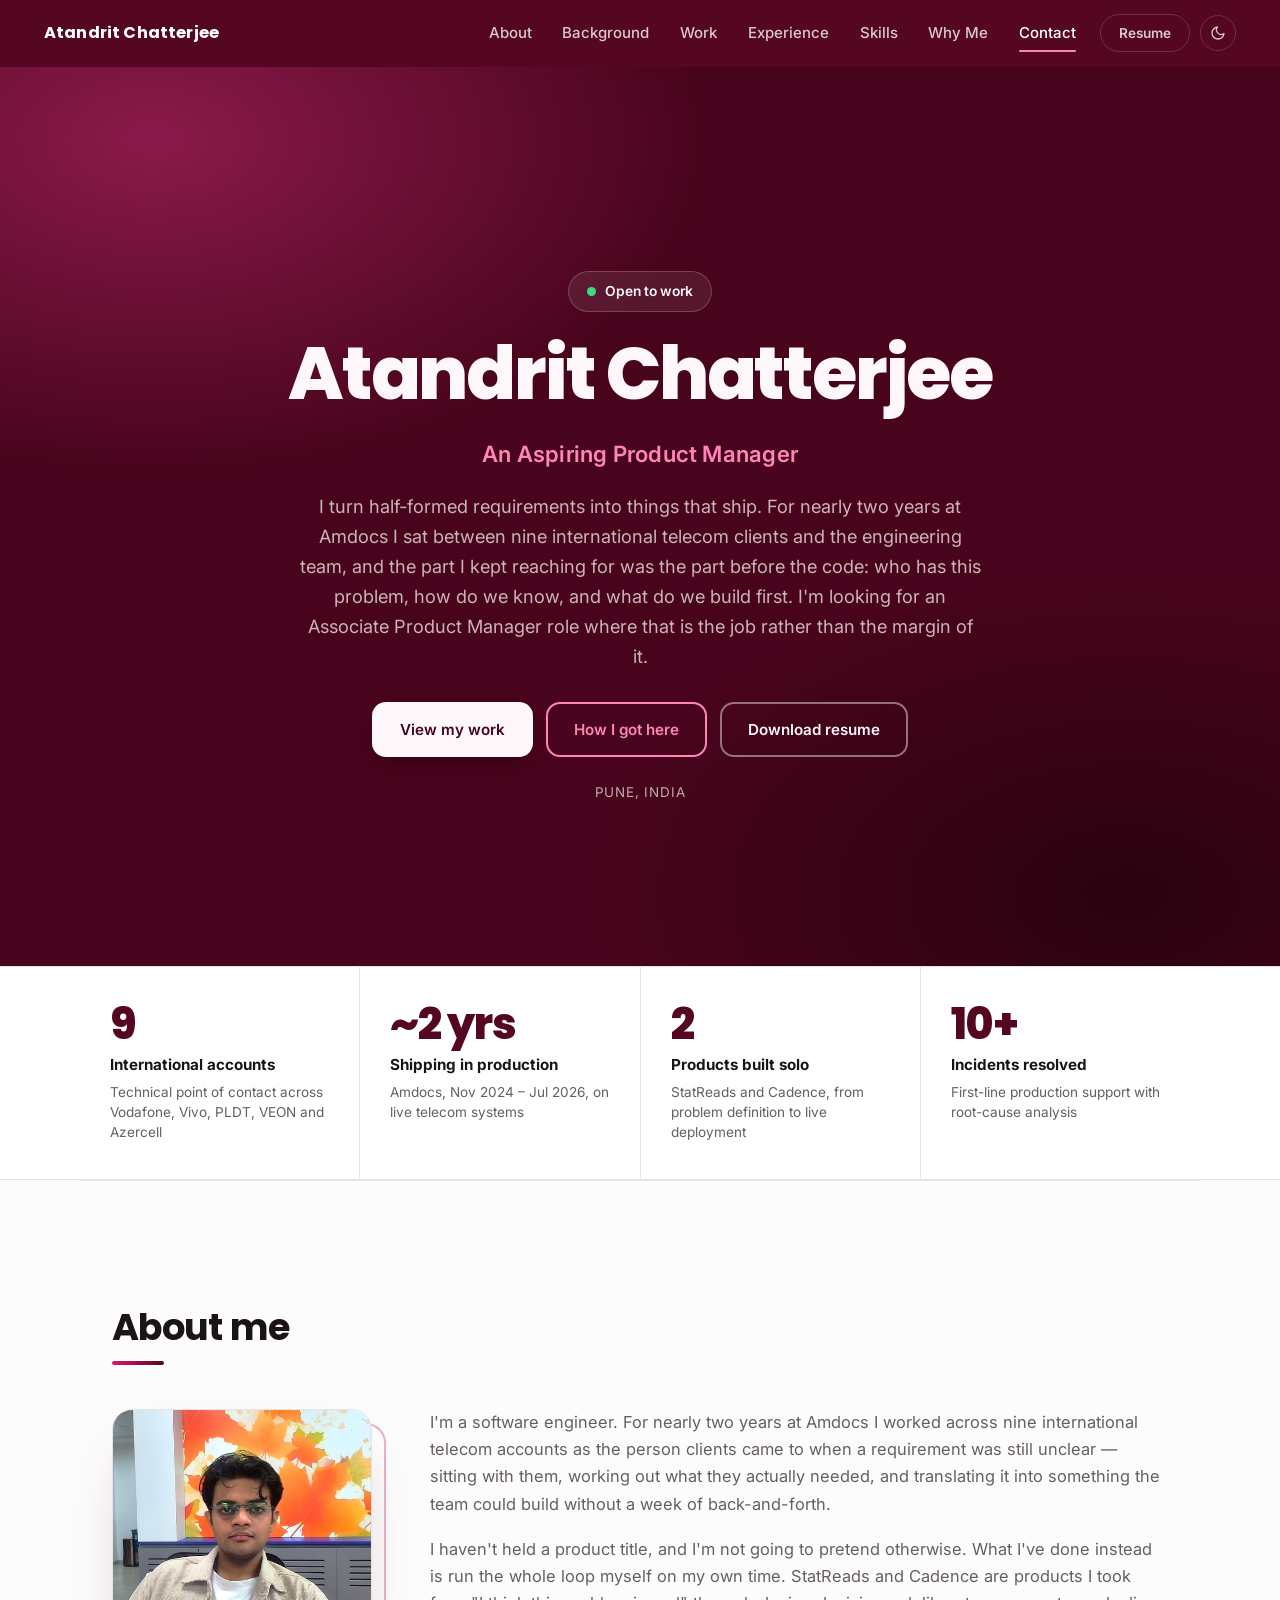
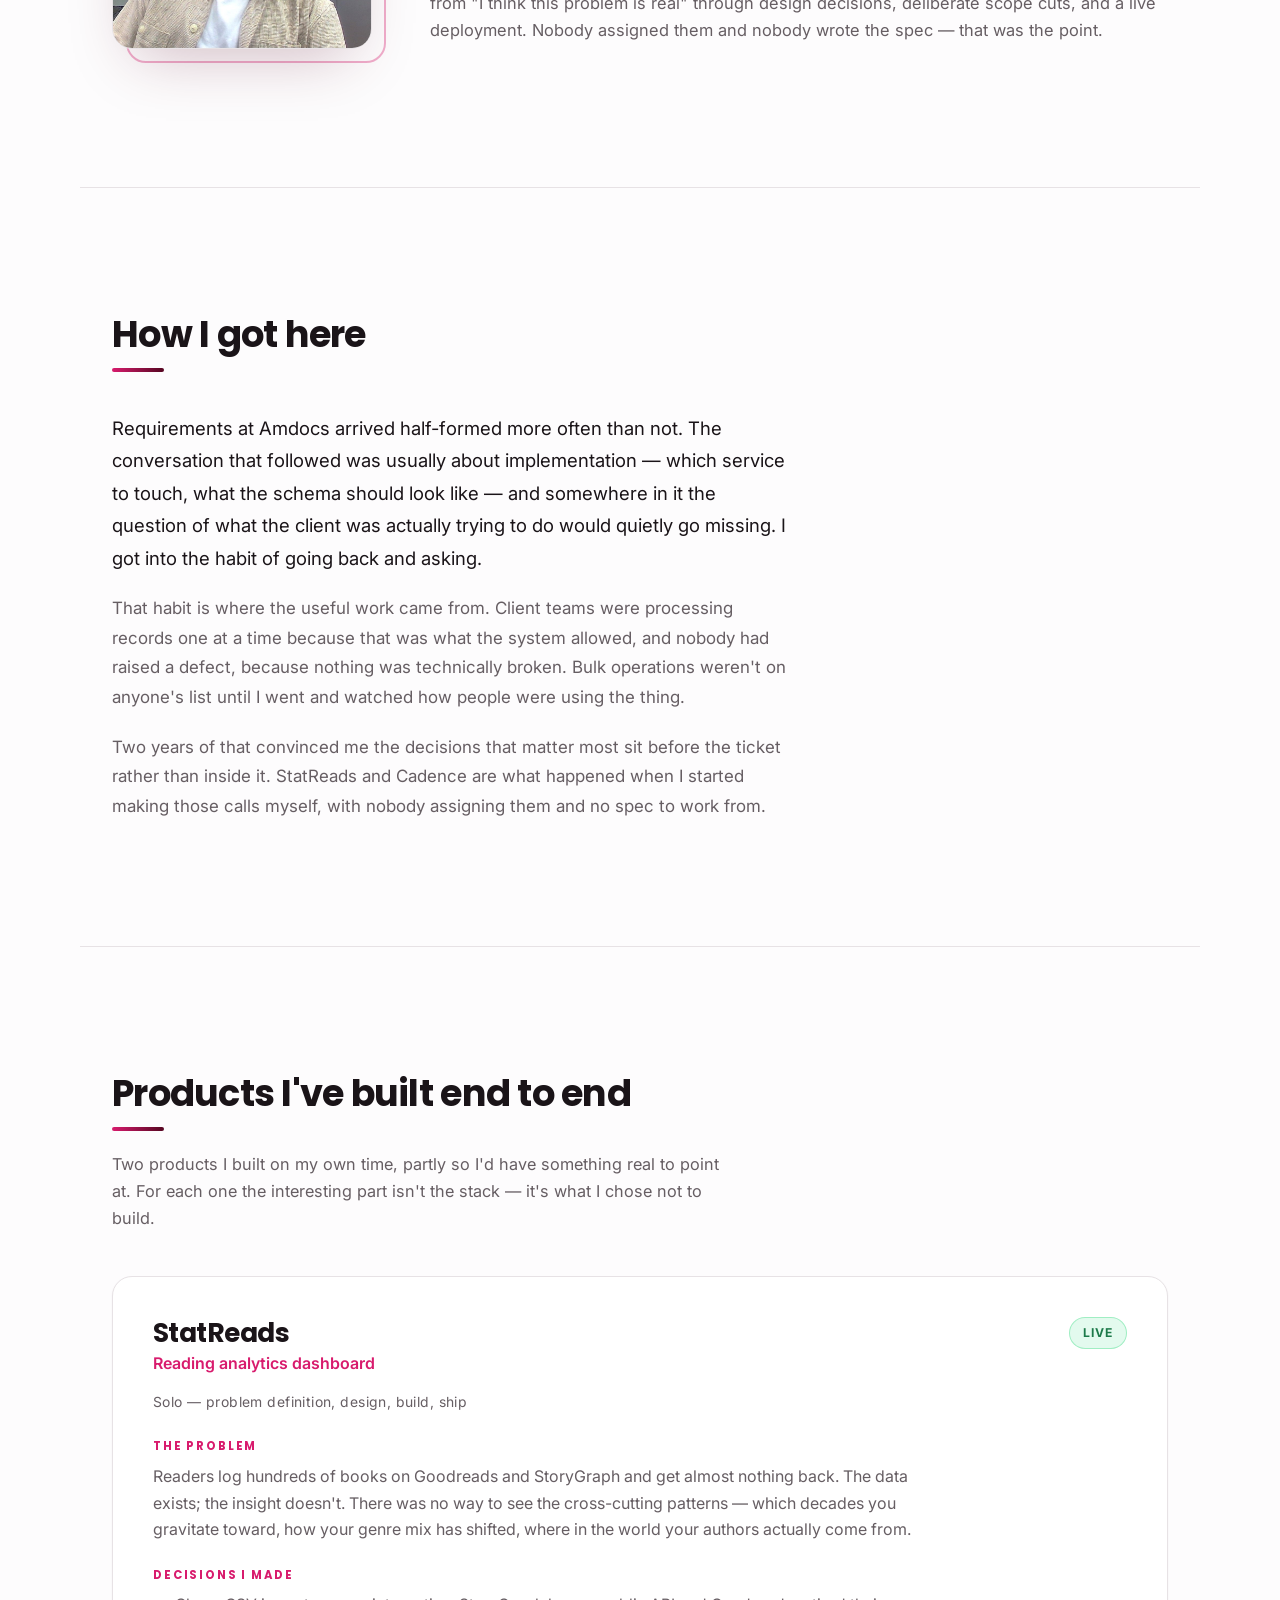
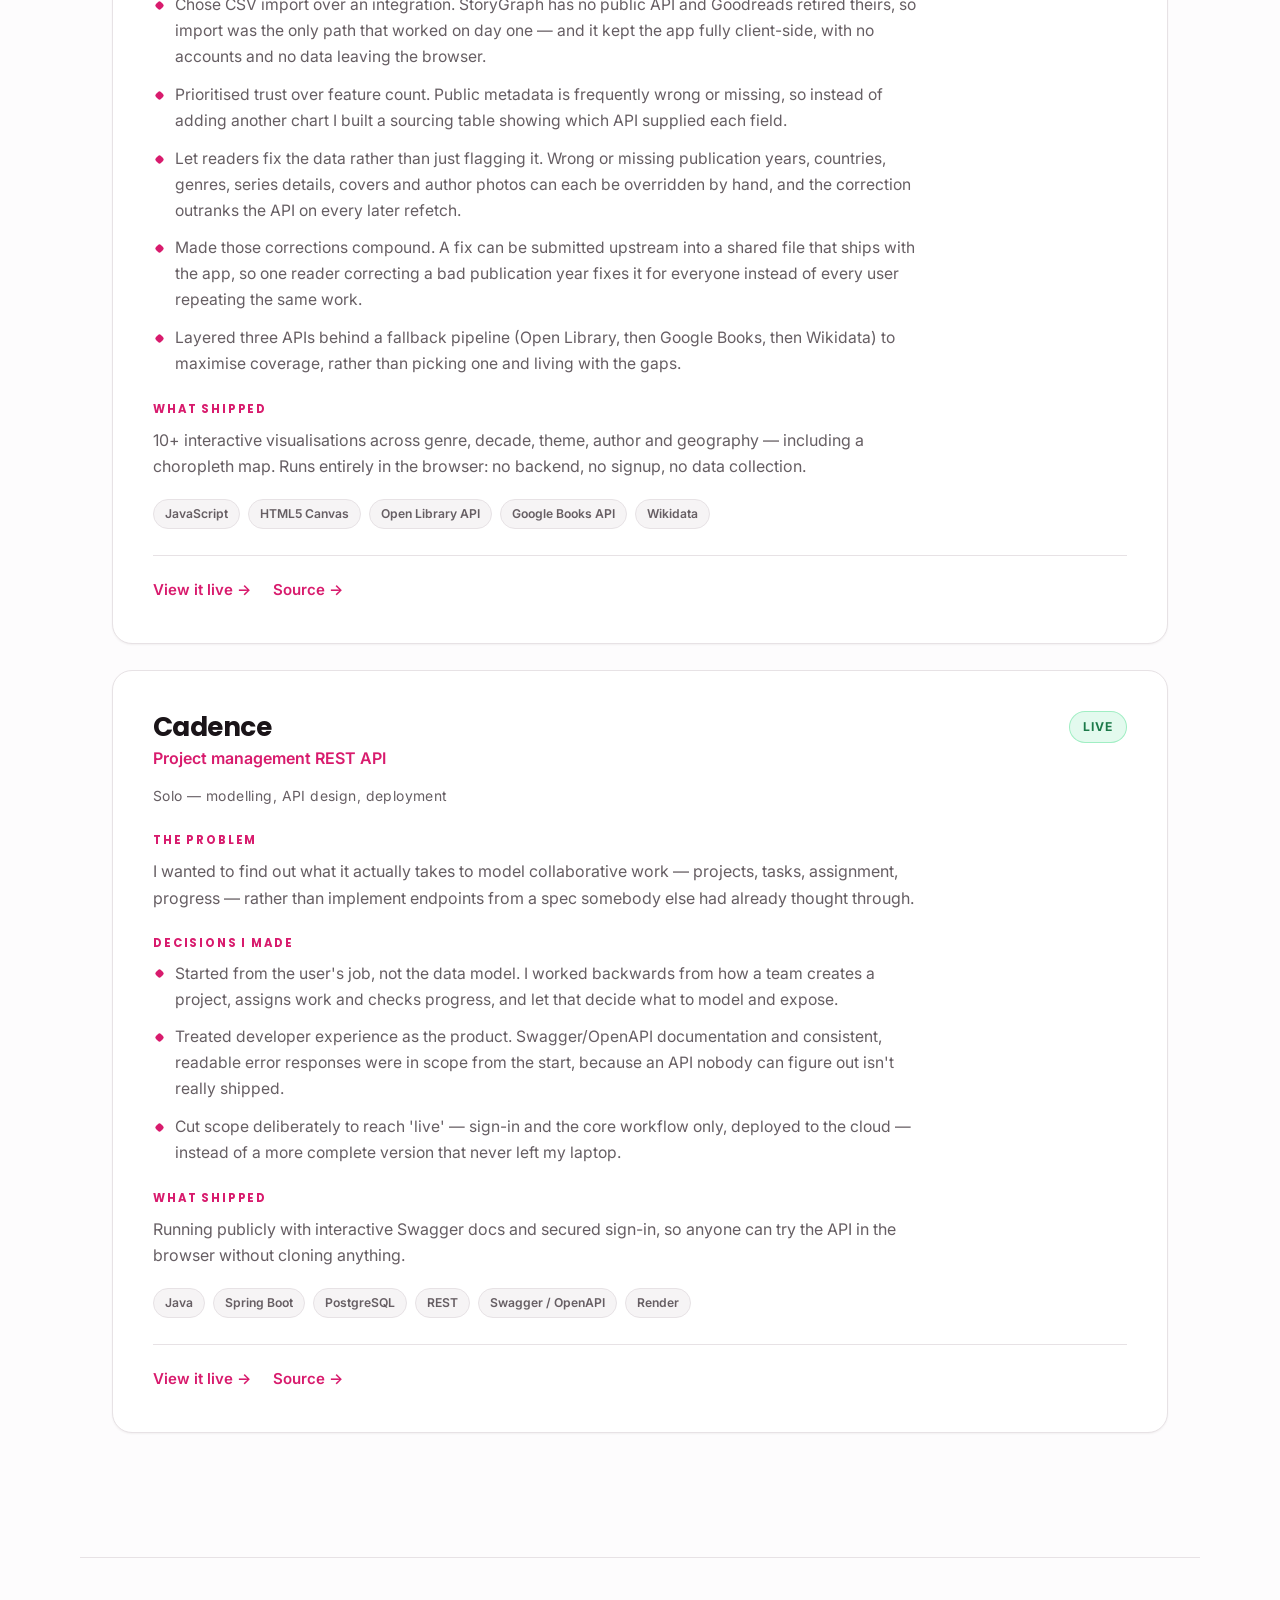
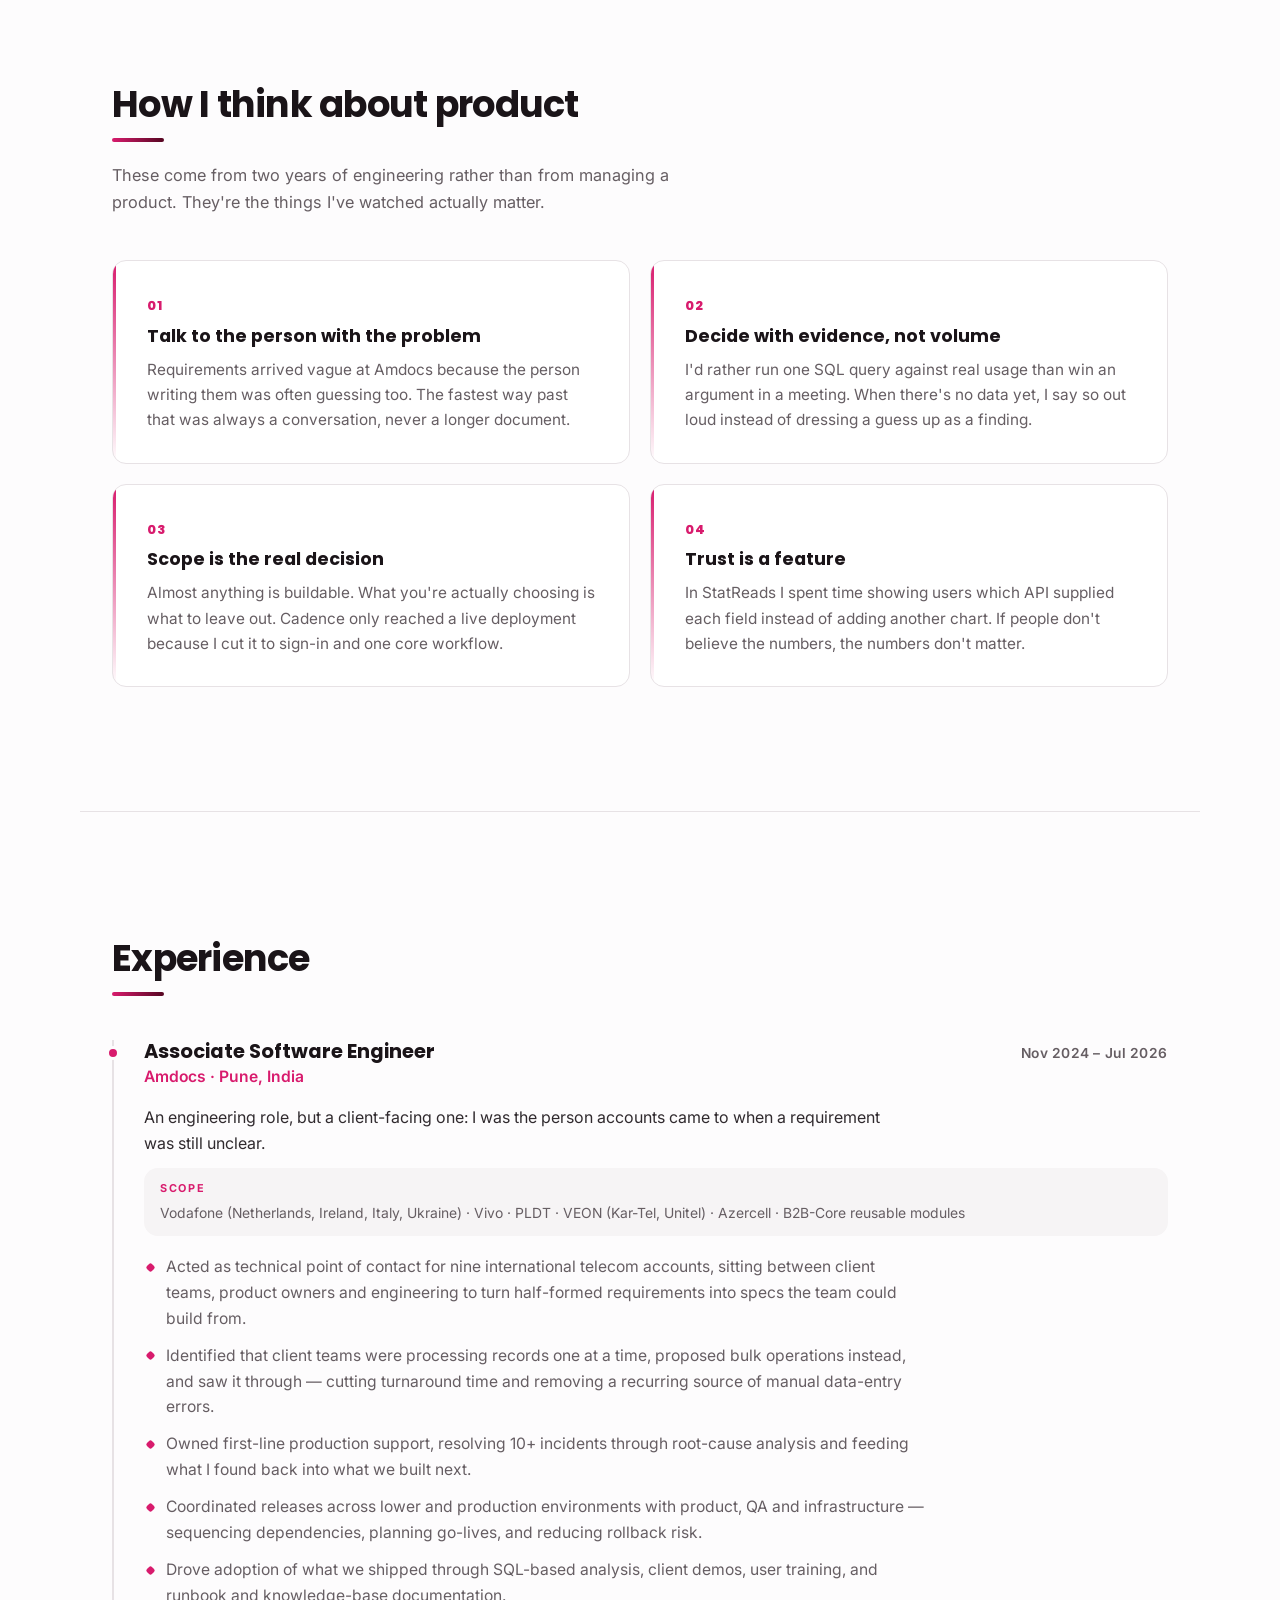
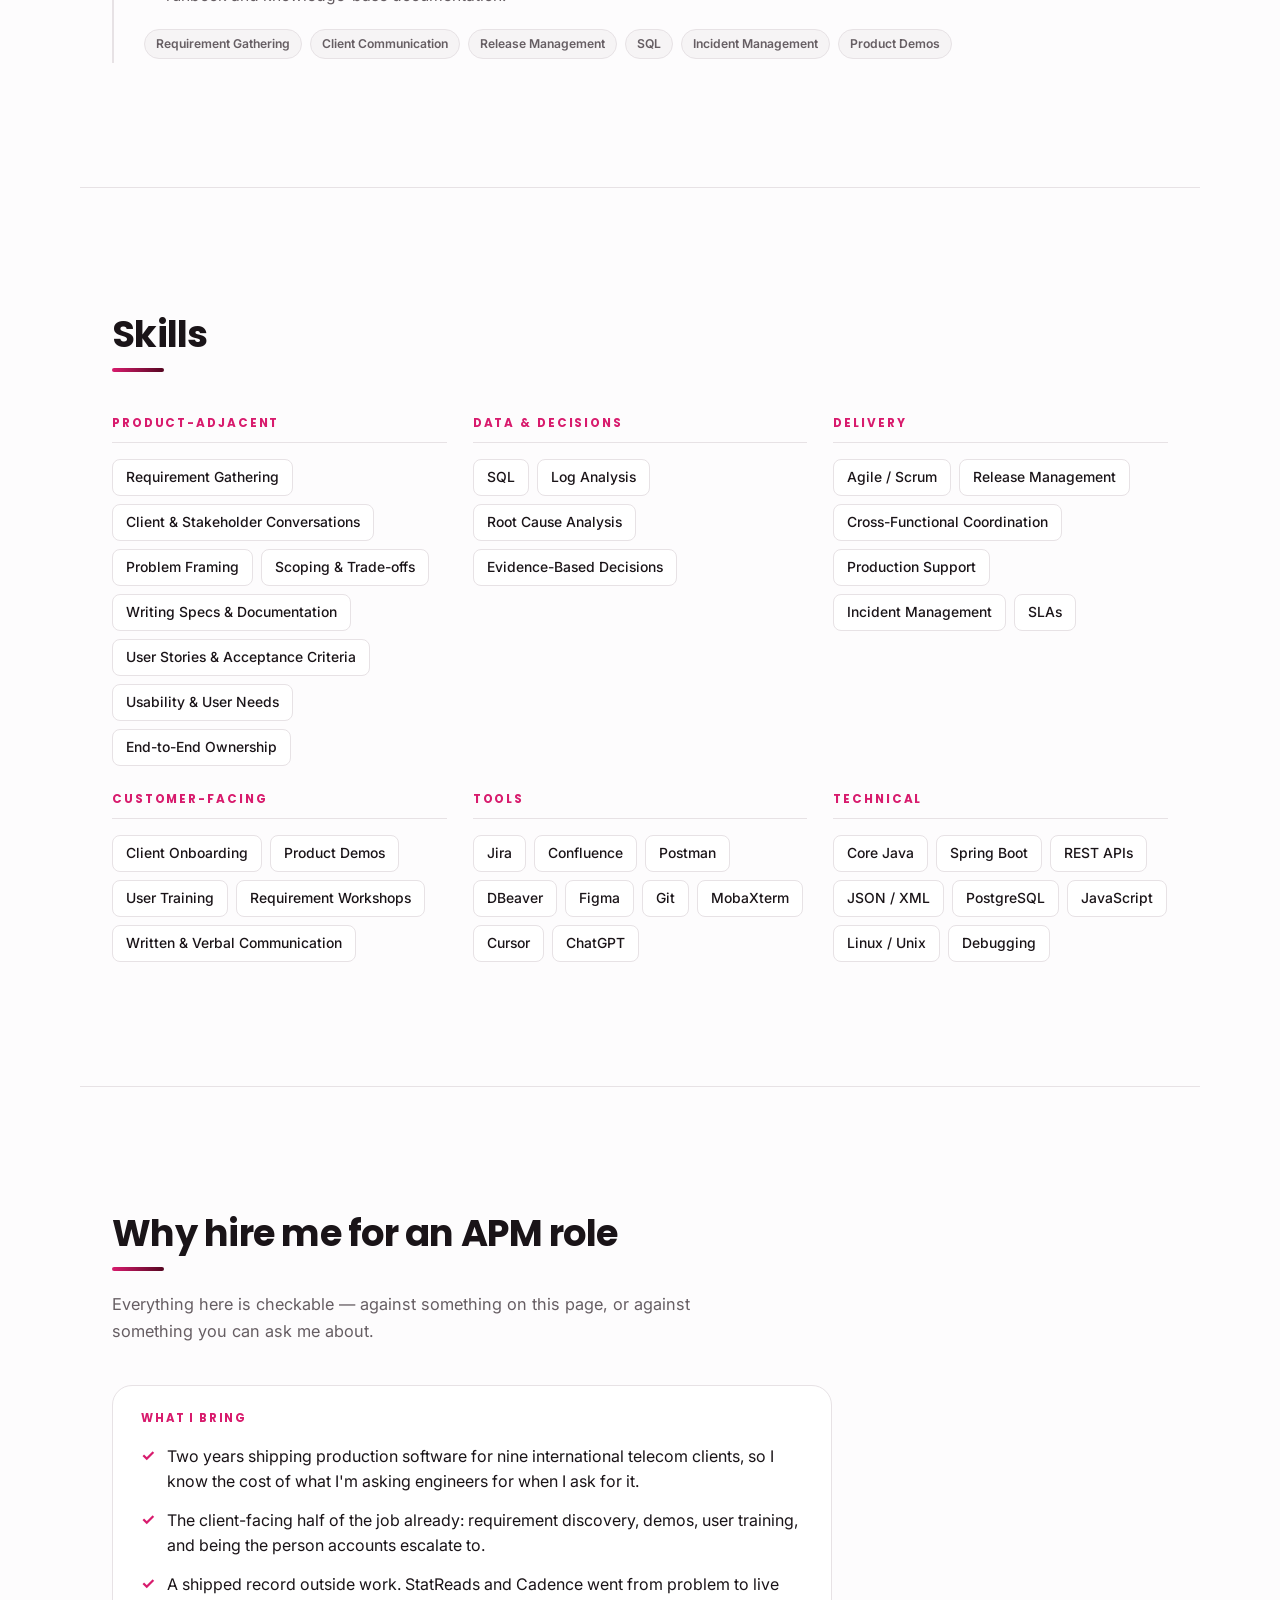
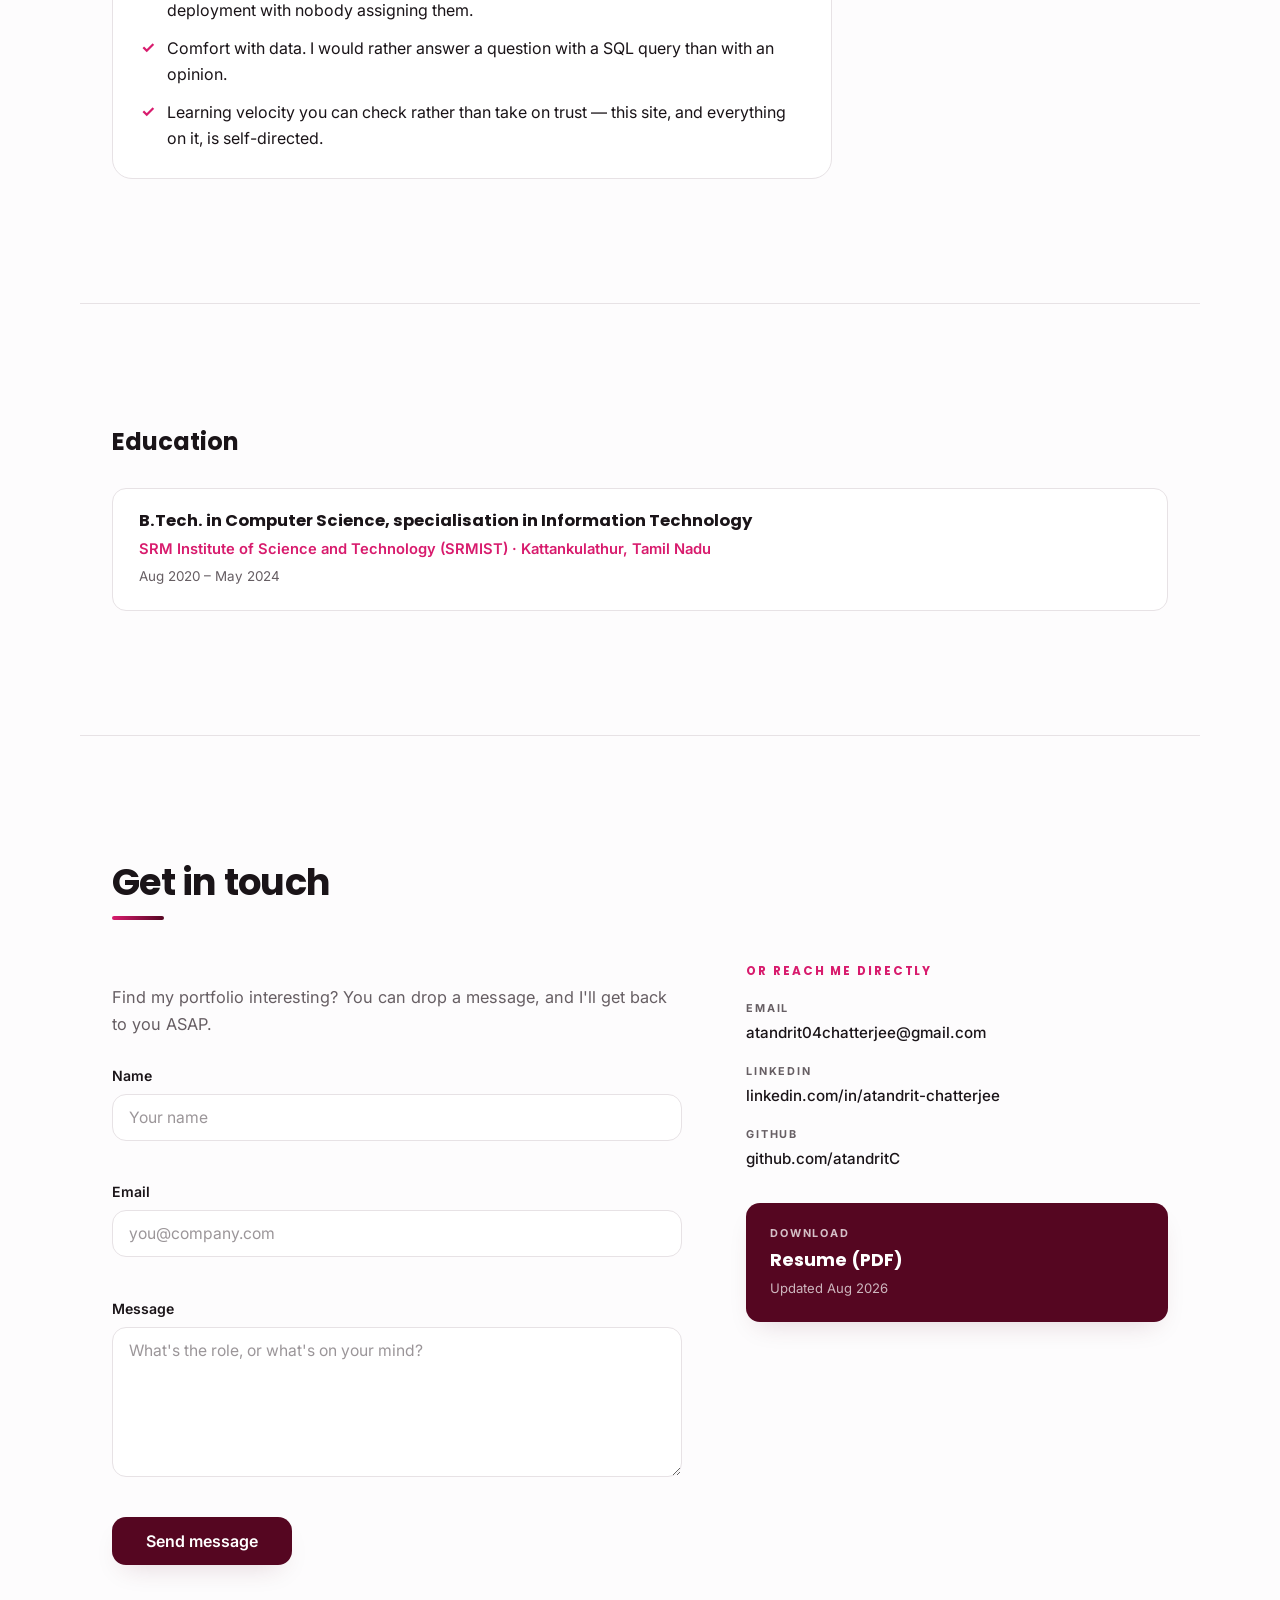
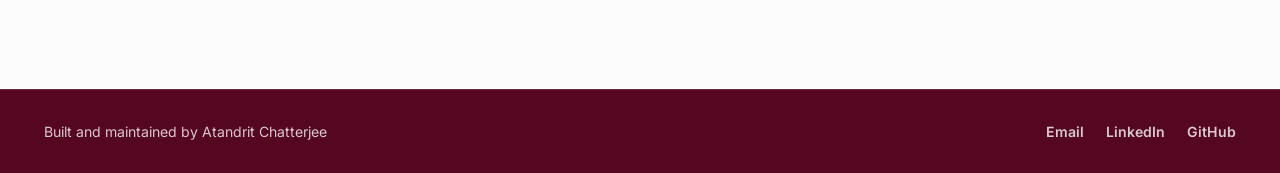
==== commit c0c86e62: "Update search and share-preview tags via admin panel" ====
--- a/index.html
+++ b/index.html
@@ -62,15 +62,19 @@
       "@context": "https://schema.org",
       "@type": "Person",
       "name": "Atandrit Chatterjee",
-      "jobTitle": "Aspiring Product Manager",
+      "jobTitle": "",
       "email": "mailto:atandrit04chatterjee@gmail.com",
       "url": "https://atandritc.github.io/Personal-Portfolio-Website/",
-      "address": { "@type": "PostalAddress", "addressLocality": "Pune", "addressCountry": "IN" },
+      "address": {
+            "@type": "PostalAddress",
+            "addressLocality": "Pune",
+            "addressCountry": "IN"
+      },
       "sameAs": [
-        "https://www.linkedin.com/in/atandrit-chatterjee/",
-        "https://github.com/atandritC"
+            "https://www.linkedin.com/in/atandrit-chatterjee/",
+            "https://github.com/atandritC"
       ]
-    }
+}
     </script>
 
     <!-- Runs before first paint: avoids a flash of the wrong theme, and marks
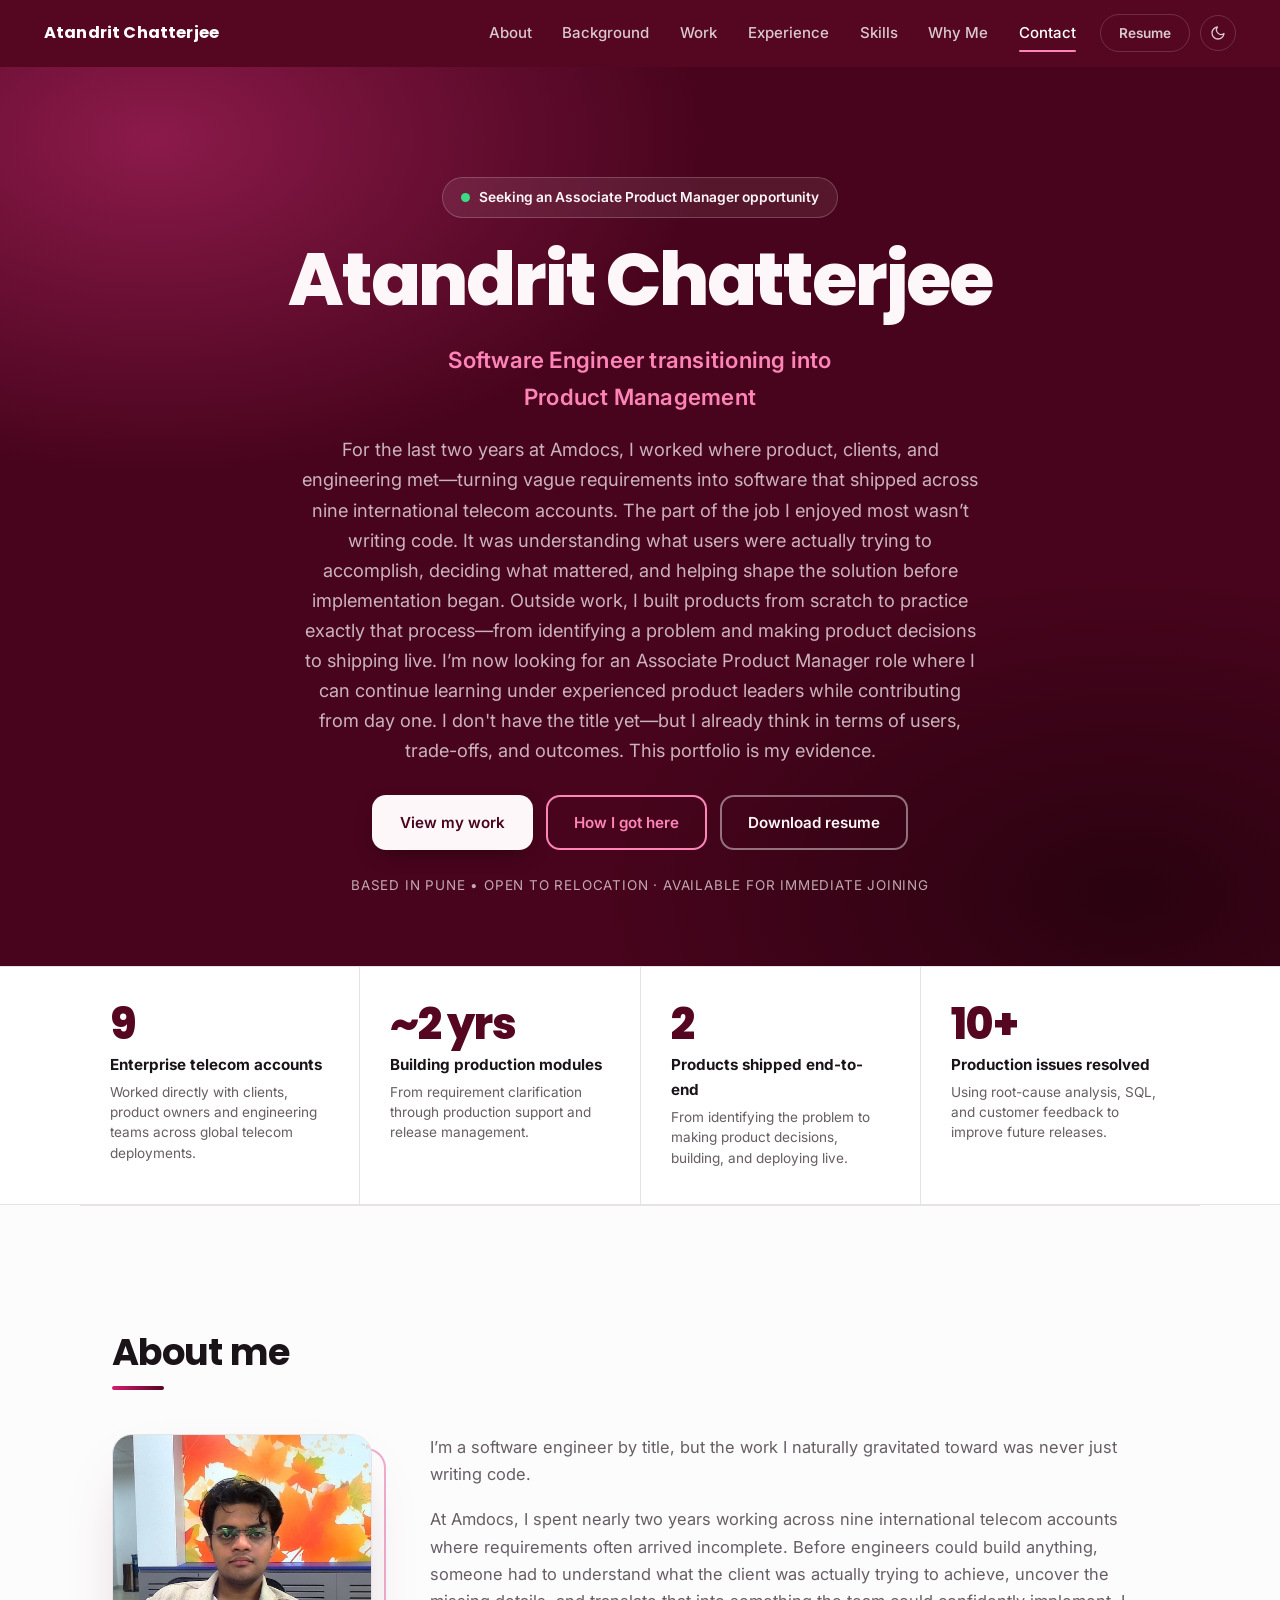
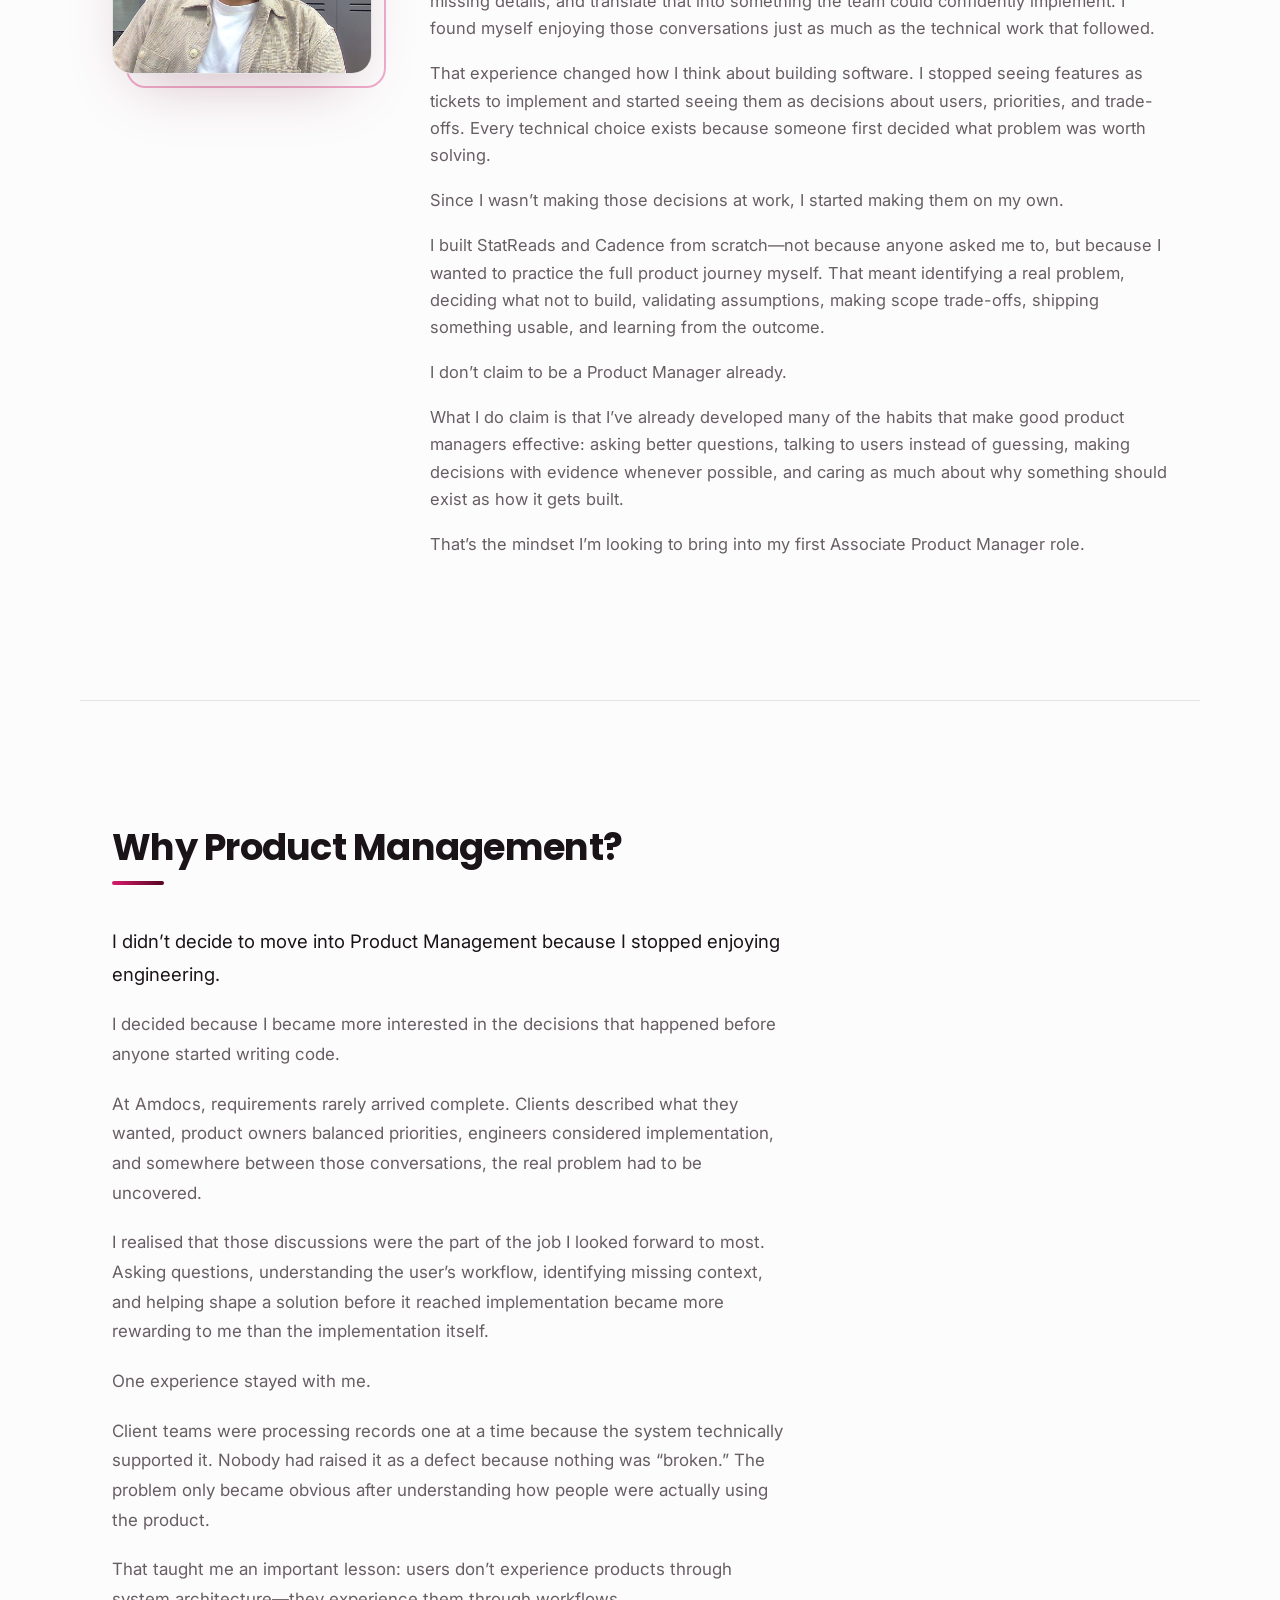
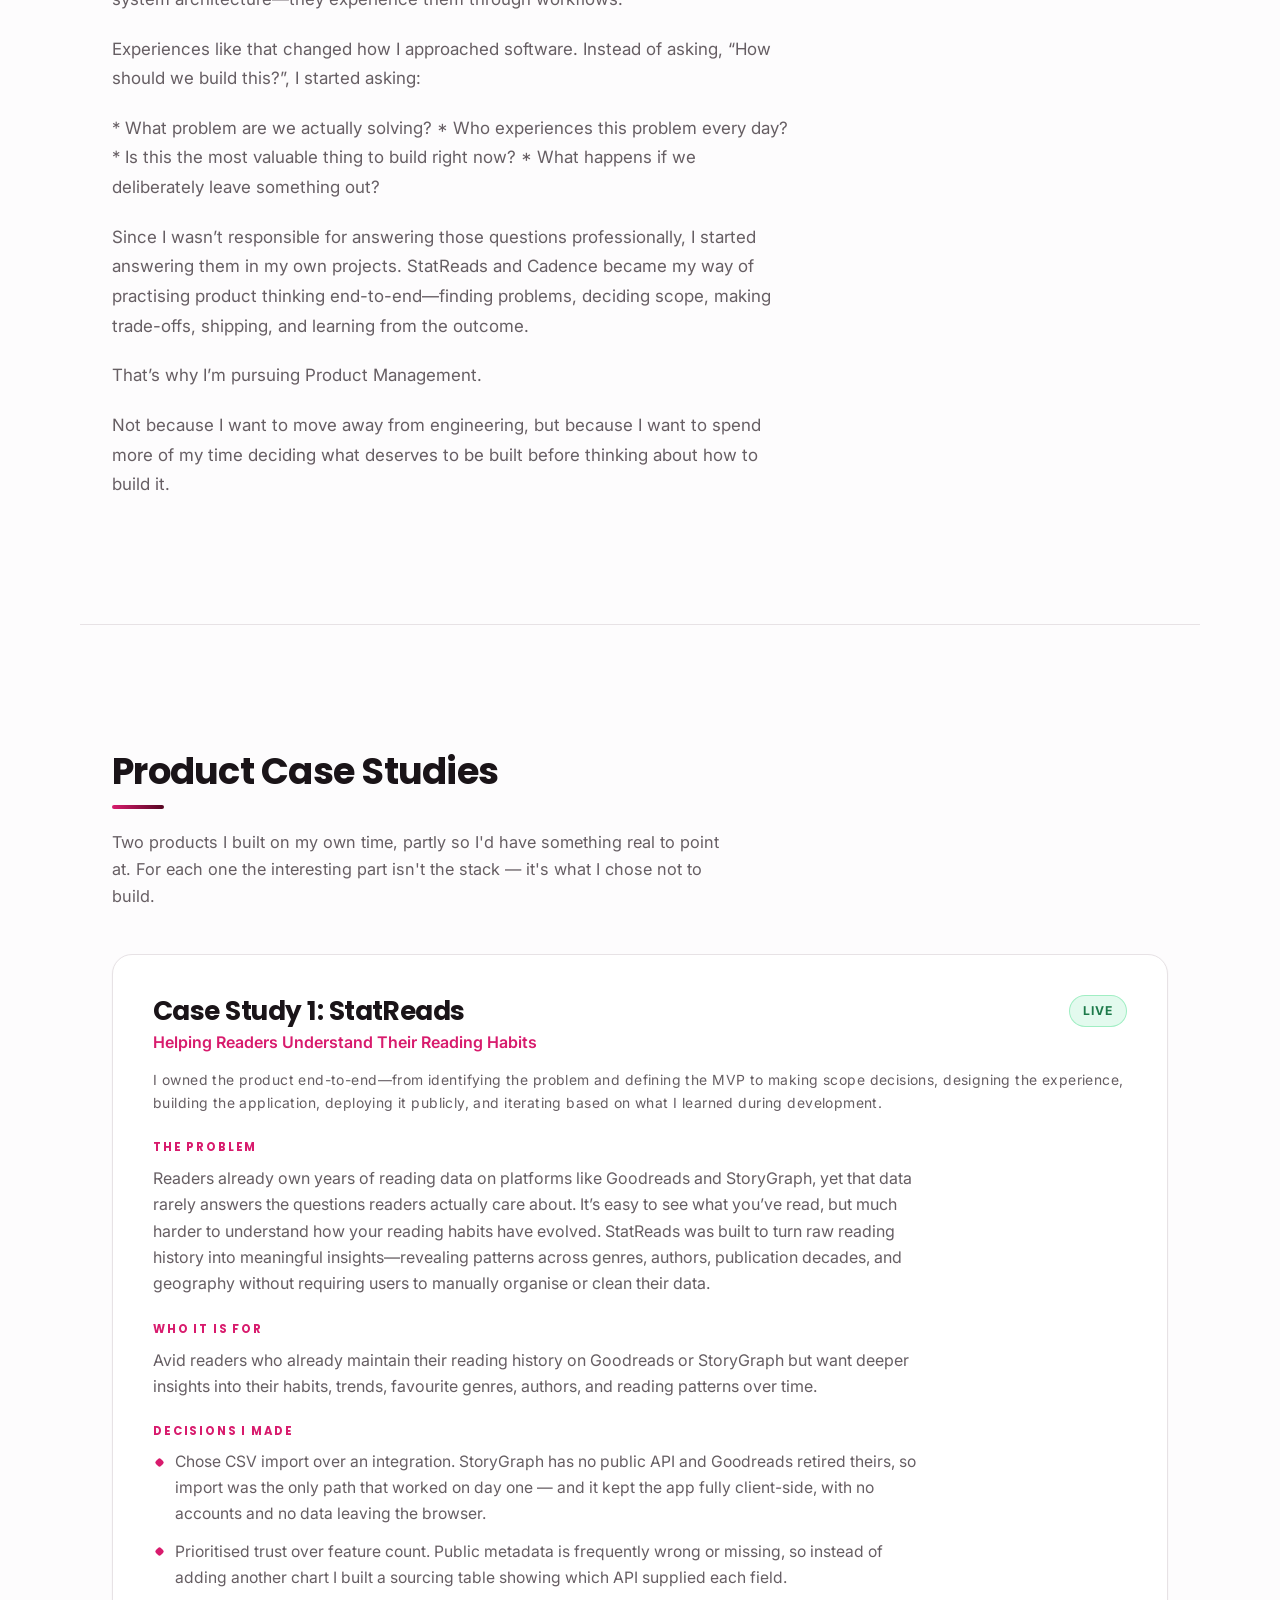
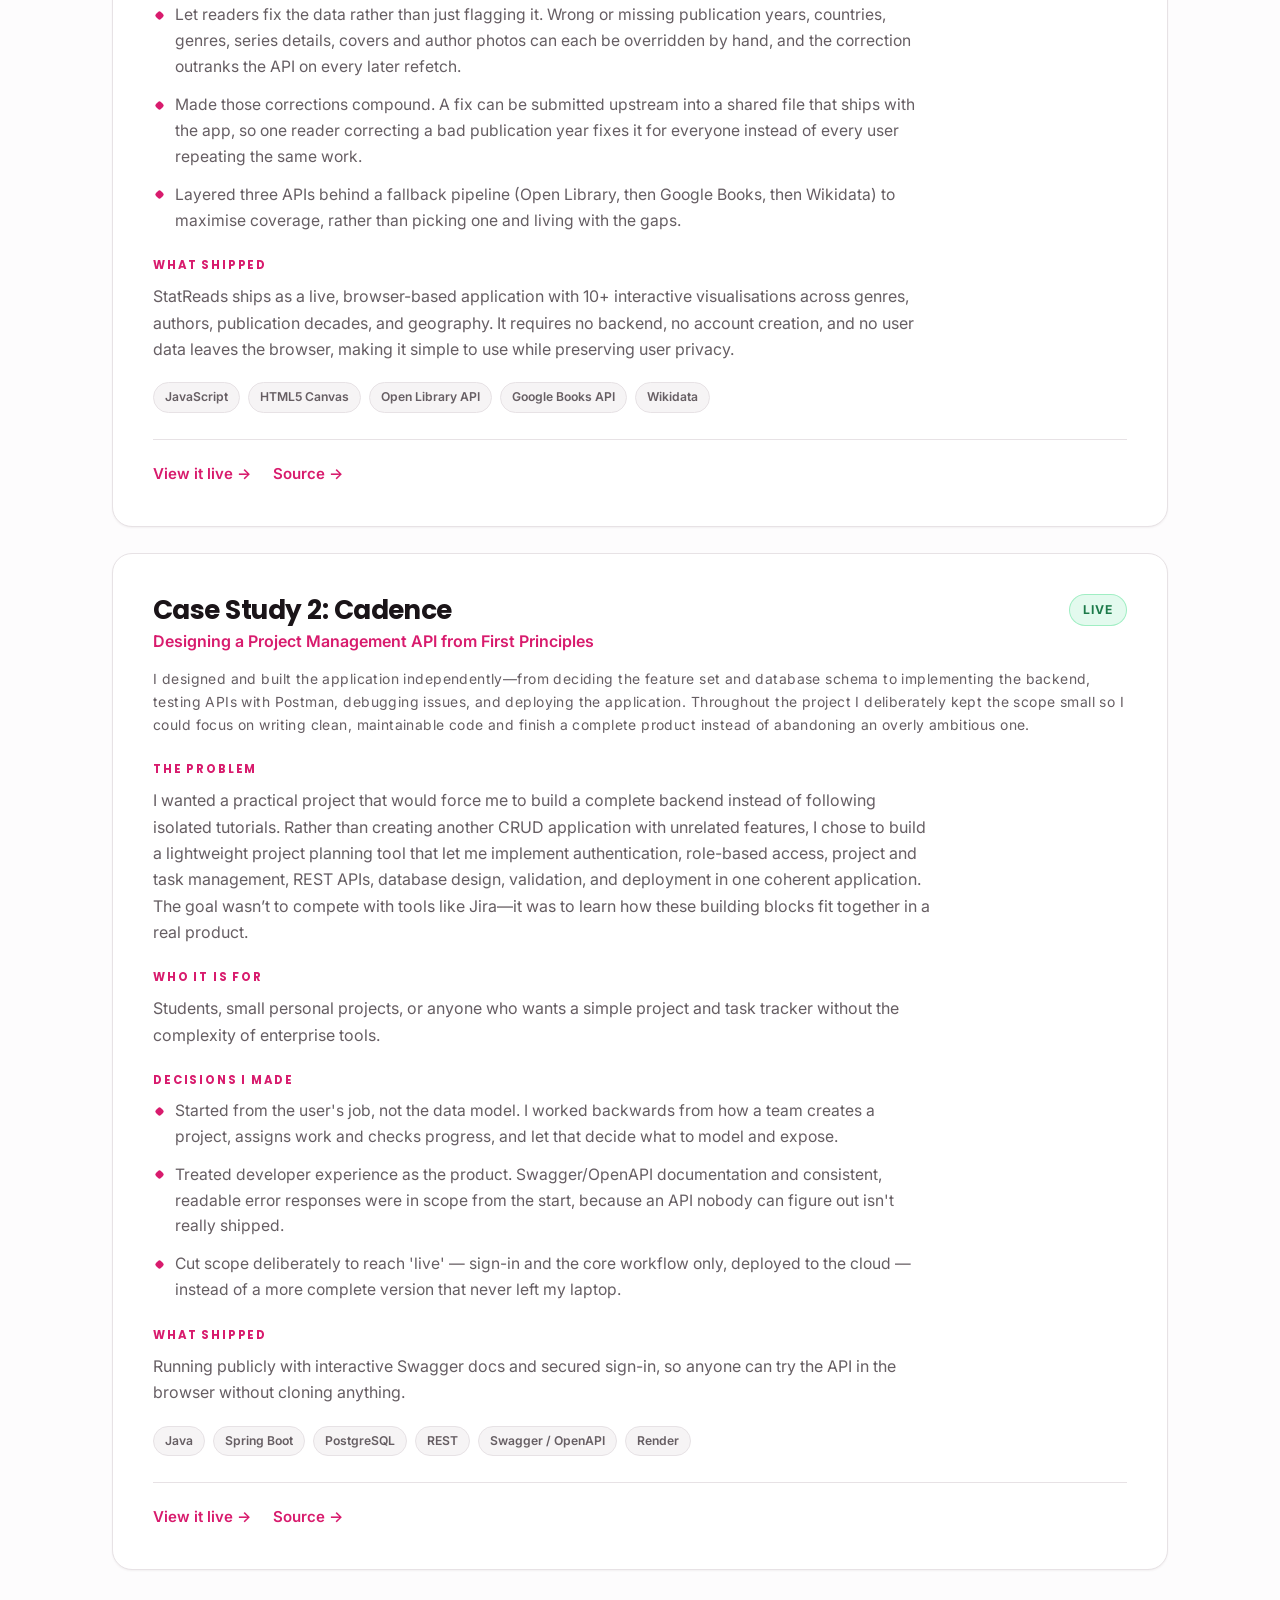
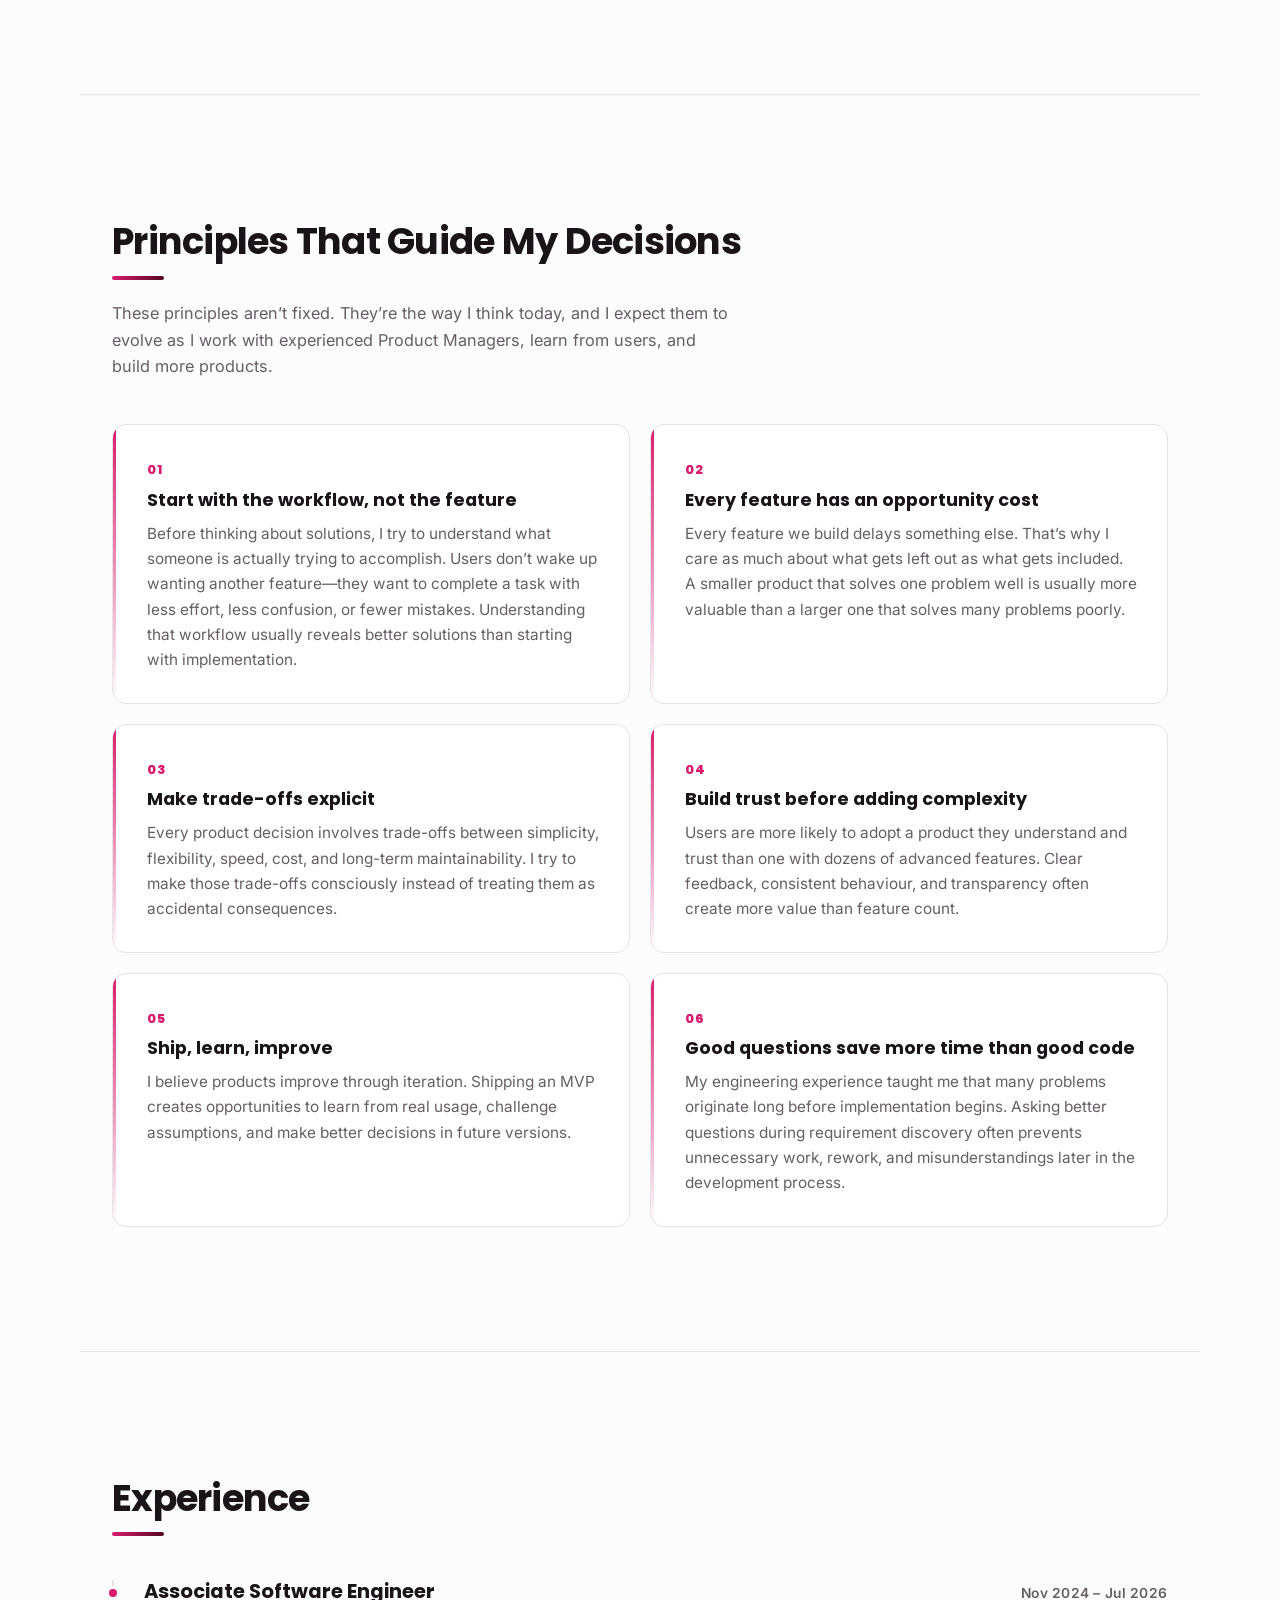
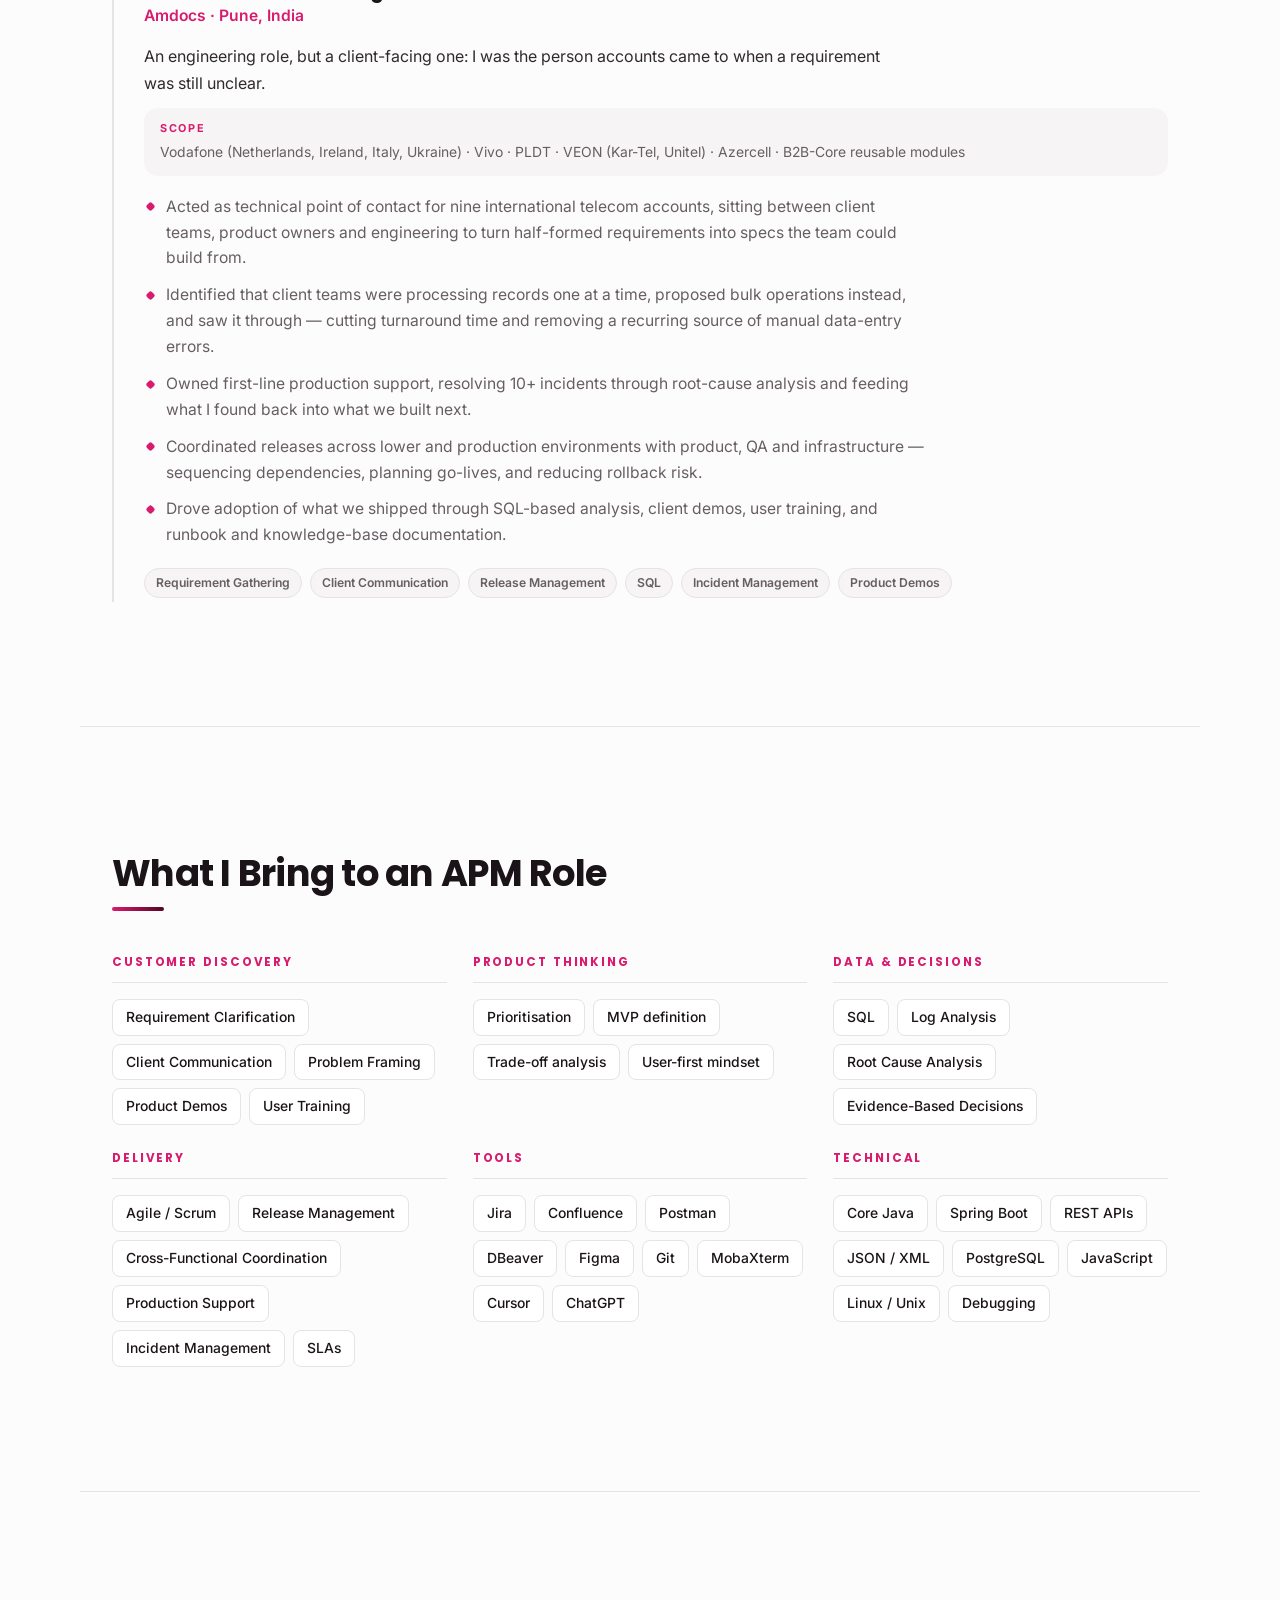
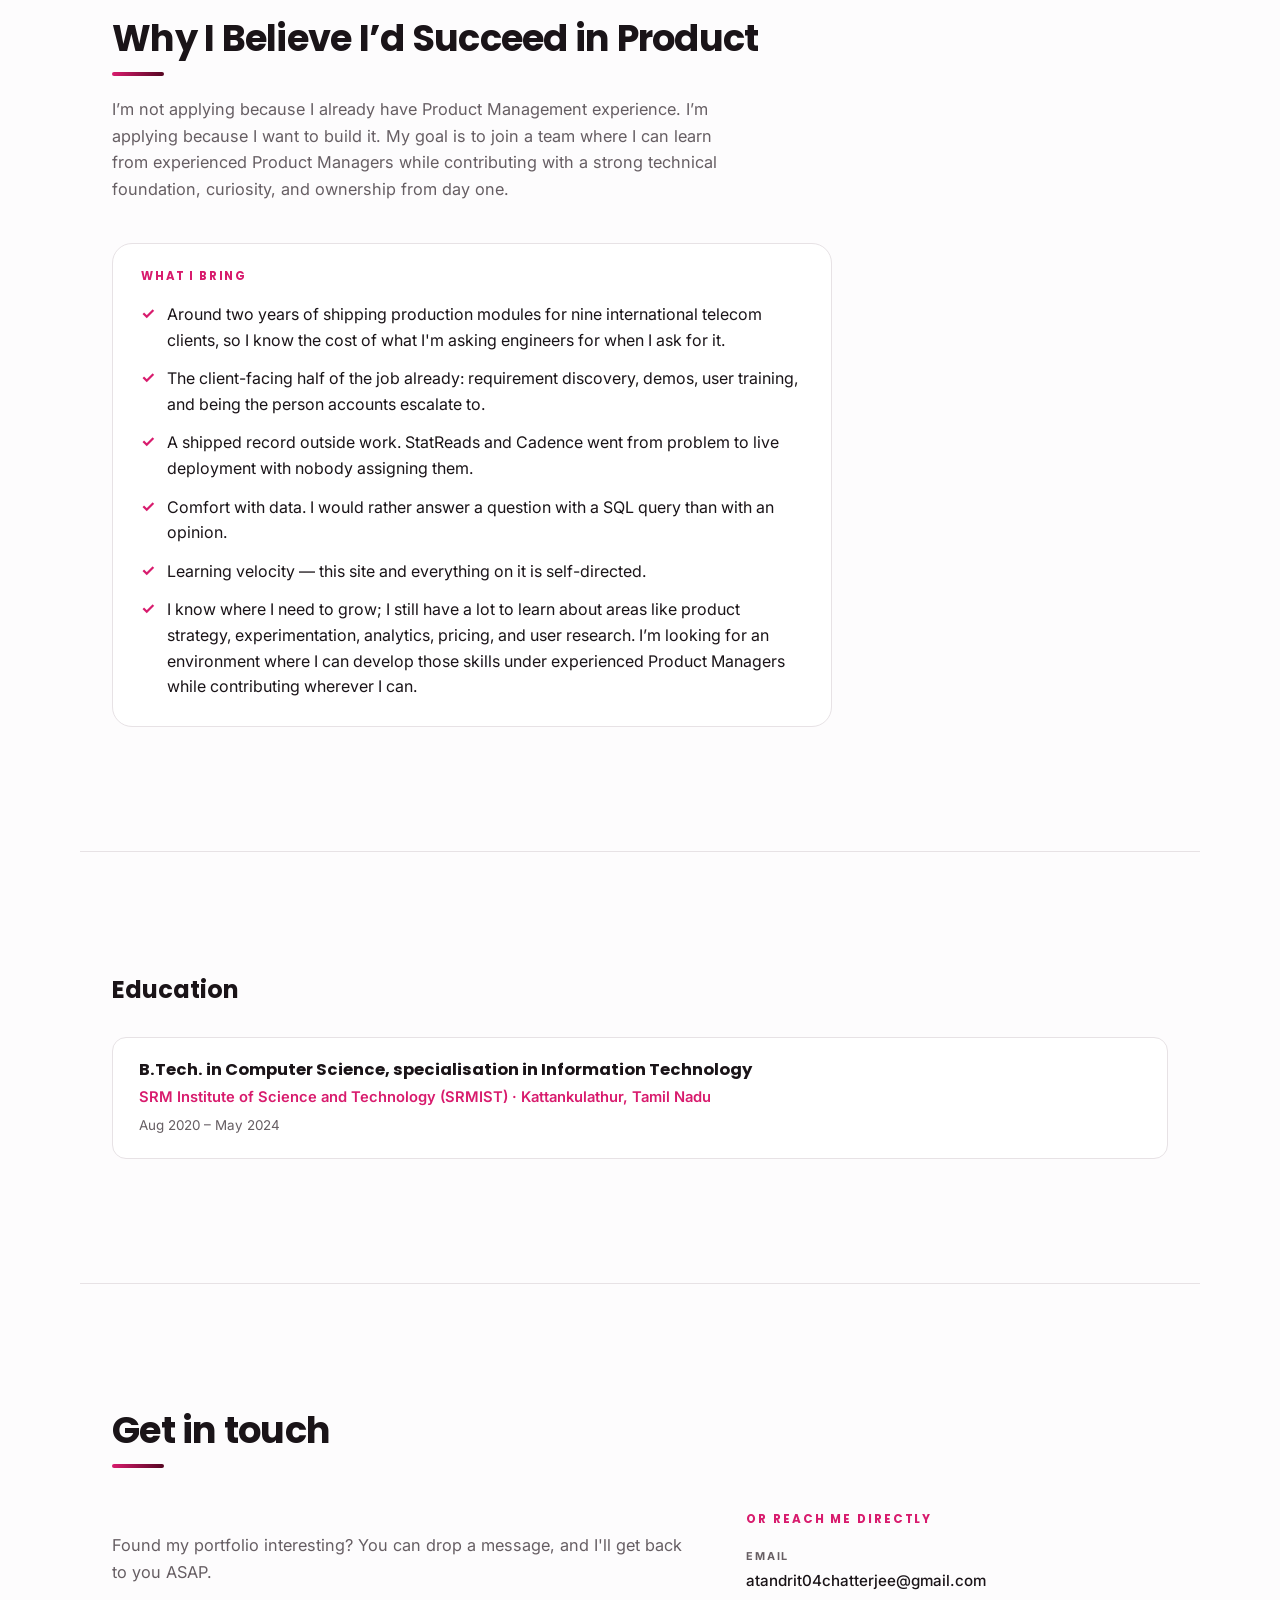
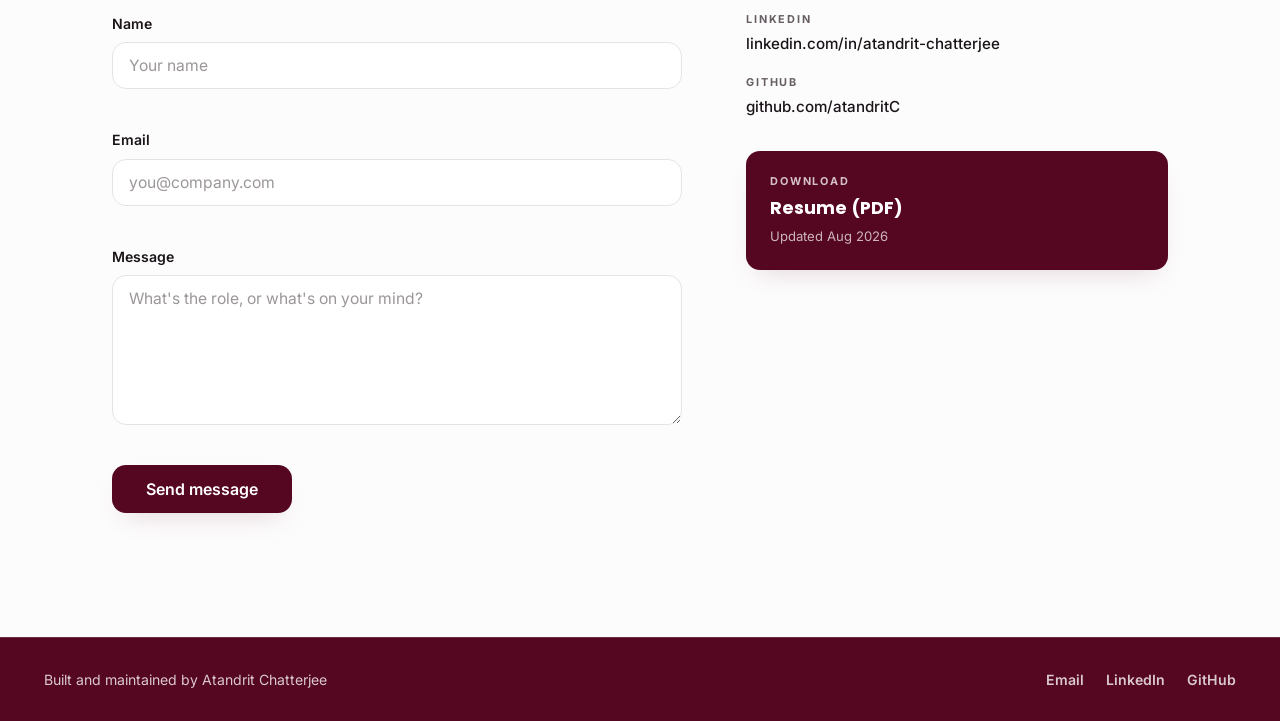
==== commit 3da990ae: "Update search and share-preview tags via admin panel" ====
--- a/index.html
+++ b/index.html
@@ -62,12 +62,12 @@
       "@context": "https://schema.org",
       "@type": "Person",
       "name": "Atandrit Chatterjee",
-      "jobTitle": "",
+      "jobTitle": "Available for immediate joining",
       "email": "mailto:atandrit04chatterjee@gmail.com",
       "url": "https://atandritc.github.io/Personal-Portfolio-Website/",
       "address": {
             "@type": "PostalAddress",
-            "addressLocality": "Pune",
+            "addressLocality": "Based in Pune • Open to relocation",
             "addressCountry": "IN"
       },
       "sameAs": [
